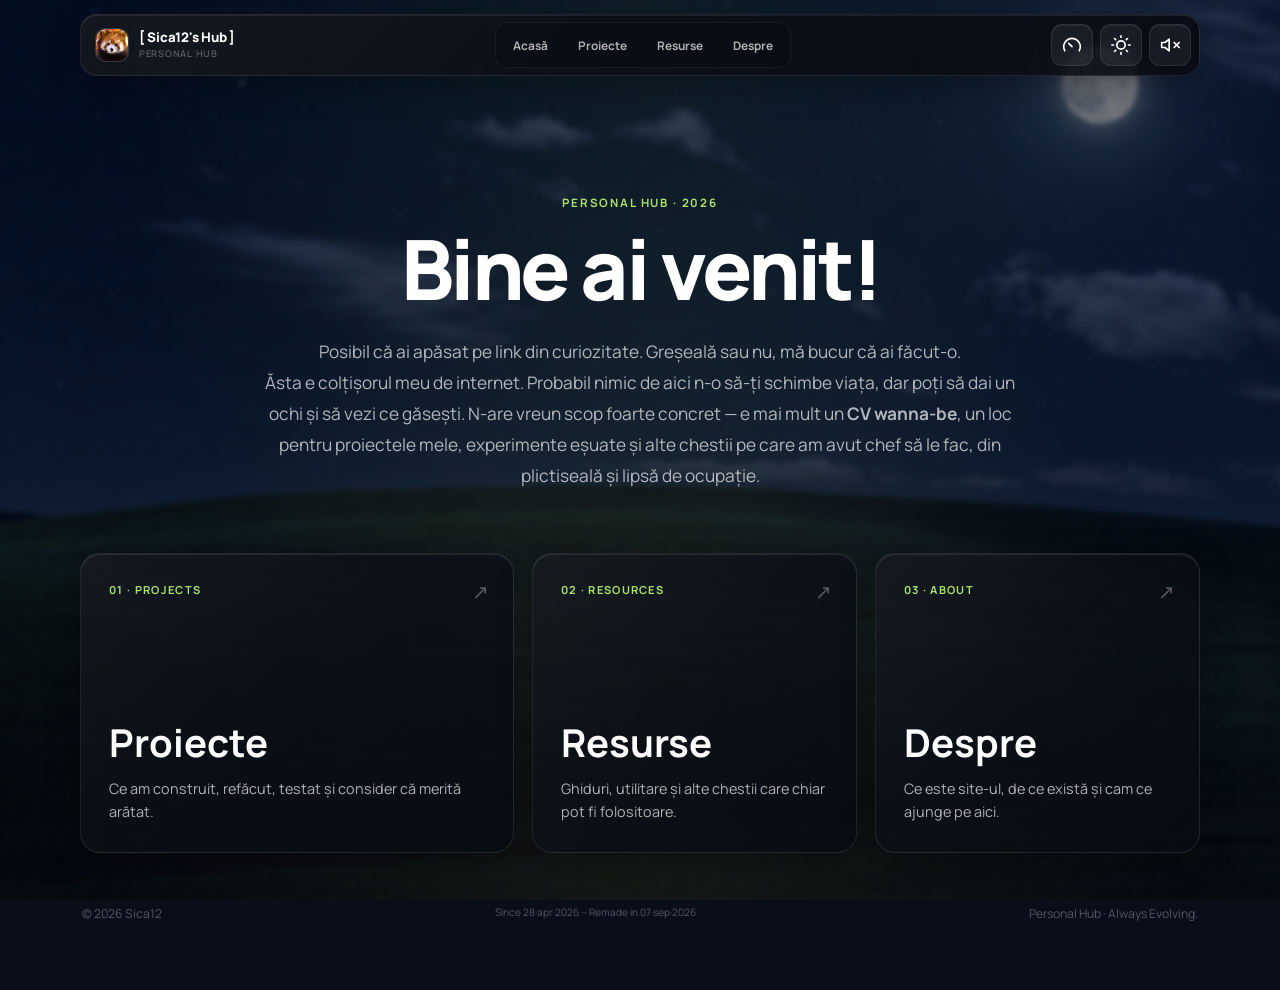
==== index.html @ aeb90bf2 "Add files via upload" ====
<!DOCTYPE html>
<html lang="ro">

<head>
  <meta charset="UTF-8">
  <meta name="viewport" content="width=device-width, initial-scale=1.0">
  <meta name="description" content="Sica12 — proiecte, resurse și experimente personale.">
  <meta name="theme-color" content="#0a0e1a">
  <title>Sica12 ⟡ Personal Hub</title>
  <link rel="icon" href="favicon1.ico">
  <link rel="preconnect" href="https://fonts.googleapis.com">
  <link rel="preconnect" href="https://fonts.gstatic.com" crossorigin>

  <link href="https://fonts.googleapis.com/css2?family=Manrope:wght@300;400;500;600;700;800&display=swap"
    rel="stylesheet">
  <link rel="stylesheet" href="css/guide.css">
  <link rel="stylesheet" href="css/style.css">
  <link rel="stylesheet" href="css/hex.css">
  <link rel="stylesheet" href="css/password-generator.css">
</head>

<body class="initial-load">
  <script>
    // Apply the saved theme before the first paint so a returning visitor
    // never sees the other theme flash. First visit (no saved choice) = dark.
    (function () {
      if (localStorage.getItem('sica-hub-theme') !== 'light') {
        document.body.classList.add('dark-mode');
      }
    })();
  </script>

  <div class="bg" aria-hidden="true"></div>
  <div class="bg-overlay" aria-hidden="true"></div>
  <div class="particles" id="particles" aria-hidden="true"></div>

  <audio id="bgMusic" src="audio/background-music.ogg" loop preload="auto"></audio>

  <header class="topbar" aria-label="Navigare principală">
    <div class="topbar-brand" onclick="showView(homeView)" role="button" tabindex="0" aria-label="Acasă">
      <div class="topbar-mark">
  <img src="assets/topbar.png" alt="Sica12">
</div>
      <div class="topbar-brand-copy">
        <strong>[ Sica12's Hub ]</strong>
        <span>Personal Hub</span>
      </div>
    </div>

    <nav class="topbar-nav" aria-label="Secțiuni">
      <button onclick="showView(homeView)">Acasă</button>
      <button onclick="showView(projectsView)">Proiecte</button>
      <button onclick="showView(resourcesView)">Resurse</button>
      <button onclick="showView(aboutView)">Despre</button>
    </nav>

<div class="utility-dock" aria-label="Setări site">

  <!-- PERFORMANCE -->
  <button class="utility-btn perf-btn"
    id="perfBtn"
    onclick="togglePerformance()"
    title="Performance Mode"
    aria-label="Performance Mode">

    <!-- PERFORMANCE OFF -->
    <svg class="utility-icon"
      id="perfIconOff"
      viewBox="0 0 24 24"
      fill="none"
      stroke="currentColor"
      stroke-width="2"
      stroke-linecap="round"
      stroke-linejoin="round">

      <path d="m12 14-4-4"></path>
      <path d="M3.34 19a10 10 0 1 1 17.32 0"></path>
    </svg>

    <!-- PERFORMANCE ON -->
    <svg class="utility-icon hidden"
      id="perfIconOn"
      viewBox="0 0 24 24"
      fill="none"
      stroke="currentColor"
      stroke-width="2"
      stroke-linecap="round"
      stroke-linejoin="round">

      <path d="m12 14 4-4"></path>
      <path d="M3.34 19a10 10 0 1 1 17.32 0"></path>
    </svg>

  </button>


  <!-- THEME -->
  <button class="utility-btn theme-btn"
    id="themeBtn"
    onclick="toggleTheme()"
    title="Dark Mode"
    aria-label="Toggle Dark Mode">

    <!-- LIGHT MODE -->
    <svg class="utility-icon hidden"
      id="themeIconMoon"
      viewBox="0 0 24 24"
      fill="none"
      stroke="currentColor"
      stroke-width="2"
      stroke-linecap="round"
      stroke-linejoin="round">

      <path d="M21 12.79A9 9 0 1 1 11.21 3
        7 7 0 0 0 21 12.79z"></path>
    </svg>

    <!-- DARK MODE -->
    <svg class="utility-icon"
      id="themeIconSun"
      viewBox="0 0 24 24"
      fill="none"
      stroke="currentColor"
      stroke-width="2"
      stroke-linecap="round"
      stroke-linejoin="round">

      <circle cx="12" cy="12" r="5"></circle>

      <line x1="12" y1="1" x2="12" y2="3"></line>
      <line x1="12" y1="21" x2="12" y2="23"></line>

      <line x1="4.22" y1="4.22" x2="5.64" y2="5.64"></line>
      <line x1="18.36" y1="18.36" x2="19.78" y2="19.78"></line>

      <line x1="1" y1="12" x2="3" y2="12"></line>
      <line x1="21" y1="12" x2="23" y2="12"></line>

      <line x1="4.22" y1="19.78" x2="5.64" y2="18.36"></line>
      <line x1="18.36" y1="5.64" x2="19.78" y2="4.22"></line>

    </svg>

  </button>


  <!-- MUSIC -->
  <button class="utility-btn"
    id="musicBtn"
    onclick="toggleMusic()"
    title="Mute/Unmute"
    aria-label="Toggle Music">

    <!-- MUSIC ON -->
    <svg class="utility-icon"
      id="musicIconOn"
      viewBox="0 0 24 24"
      fill="none"
      stroke="currentColor"
      stroke-width="2"
      stroke-linecap="round"
      stroke-linejoin="round">

      <polygon points="11 5 6 9 2 9 2 15 6 15 11 19 11 5"></polygon>

      <path d="M15.54 8.46a5 5 0 0 1 0 7.07"></path>
      <path d="M19.07 4.93a10 10 0 0 1 0 14.14"></path>

    </svg>

    <!-- MUSIC OFF -->
    <svg class="utility-icon hidden"
      id="musicIconOff"
      viewBox="0 0 24 24"
      fill="none"
      stroke="currentColor"
      stroke-width="2"
      stroke-linecap="round"
      stroke-linejoin="round">

      <polygon points="11 5 6 9 2 9 2 15 6 15 11 19 11 5"></polygon>

      <line x1="23" y1="9" x2="17" y2="15"></line>
      <line x1="17" y1="9" x2="23" y2="15"></line>

    </svg>

  </button>

</div>

  </header>

  <main class="app-shell">
    <section class="view active" id="homeView">
      <div class="home-panel">
        <section class="hero">
          <span class="eyebrow">PERSONAL HUB · 2026</span>
          <h1>Bine ai venit!</h1>
          <p class="hero-copy">
            Posibil că ai apăsat pe link din curiozitate. Greșeală sau nu, mă bucur că ai făcut-o.<br>
            Ăsta e colțișorul meu de internet. Probabil nimic de aici n-o să-ți schimbe viața, dar poți să dai un ochi
            și să vezi ce găsești. N-are vreun scop foarte concret — e mai mult un <strong>CV wanna-be</strong>, un loc
            pentru proiectele
            mele, experimente eșuate și alte chestii pe care am avut chef să le fac, din plictiseală și lipsă de
            ocupație.
          </p>
        </section>

        <section class="home-grid" aria-label="Navigare principală">
          <button class="nav-card featured" onclick="showView(projectsView)">
            <span class="card-kicker">01 · PROJECTS</span>
            <div>
              <h2>Proiecte</h2>
              <p>Ce am construit, refăcut, testat și consider că merită arătat.</p>
            </div>
            <span class="card-arrow">↗</span>
          </button>

          <button class="nav-card" onclick="showView(resourcesView)">
            <span class="card-kicker">02 · RESOURCES</span>
            <div>
              <h2>Resurse</h2>
              <p>Ghiduri, utilitare și alte chestii care chiar pot fi folositoare.</p>
            </div>
            <span class="card-arrow">↗</span>
          </button>

          <button class="nav-card" onclick="showView(aboutView)">
            <span class="card-kicker">03 · ABOUT</span>
            <div>
              <h2>Despre</h2>
              <p>Ce este site-ul, de ce există și cam ce ajunge pe aici.</p>
            </div>
            <span class="card-arrow">↗</span>
          </button>
        </section>

<footer class="home-footer">
  <span>© 2026 Sica12</span>
  <small>Since 28·apr·2026 ··· Remade in 07·sep·2026</small>
  <span>Personal Hub · Always Evolving.</span>
</footer>
      </div>
    </section>

    <section class="view" id="projectsView"></section>

    <section class="view" id="projectDetailView"></section>

    <section class="view" id="resourcesView"></section>

    <section class="view" id="aboutView"></section>
  </main>

  <script src="js/theme.js"></script>
  <script src="js/particles.js"></script>
  <script src="js/performance.js"></script>
  <script src="js/music.js"></script>
  <script src="js/navigation.js"></script>
  <script src="js/projects.js"></script>
  <script src="js/projects-ui.js"></script>
  <script src="js/resources.js"></script>
  <script src="js/guide.js"></script>
  <script src="js/resource-loader.js"></script>
  <script src="js/password-generator.js"></script>
  <script src="js/hex.js"></script>
  <script src="js/about.js"></script>
  <script>
    if ('scrollRestoration' in history) history.scrollRestoration = 'manual';
    window.addEventListener('load', function () {
      window.scrollTo(0, 0);
      setTimeout(function () { document.body.classList.remove('initial-load'); }, 1800);
    });

    document.querySelector('.topbar-brand')?.addEventListener('keydown', function (event) {
      if (event.key === 'Enter' || event.key === ' ') {
        event.preventDefault();
        showView(homeView);
      }
    });
  </script>
</body>

</html>
---- css/guide.css ----
/* =========================================================
   WINDOWS 10 LTSC INSTALL GUIDE
   Sica12 Personal Hub
   ========================================================= */


/* =========================================================
   GUIDE VIEW
   ========================================================= */

.guide-view {
  width: 100%;
  animation: guideEnter .45s cubic-bezier(.22, 1, .36, 1) both;
}

@keyframes guideEnter {
  from {
    opacity: 0;
    transform: translateY(14px);
  }

  to {
    opacity: 1;
    transform: translateY(0);
  }
}


/* =========================================================
   GUIDE HEADER
   ========================================================= */

.guide-view .view-header {
  margin-bottom: 2rem;
}

.guide-view .back-btn {
  margin-bottom: 1.15rem;
}


/* =========================================================
   MAIN GUIDE CONTAINER
   ========================================================= */

.guide-content {
  width: min(100%, 980px);
  margin: 0 auto;
}

.guide-content > .container {
  width: 100%;
  max-width: none;
  margin: 0;
  padding: 0;
}


/* =========================================================
   INTRO / MAIN TITLE
   ========================================================= */

.guide-content > .container > h1:first-child {
  position: relative;

  margin: 0 0 .9rem;
  padding: 1.55rem 1.65rem 1.55rem 1.8rem;

  border: 1px solid rgba(155, 211, 90, .16);
  border-radius: 20px;

  background:
    linear-gradient(
      135deg,
      rgba(155, 211, 90, .075),
      rgba(255, 255, 255, .028)
    );

  box-shadow:
    0 18px 50px rgba(0, 0, 0, .12),
    inset 0 1px 0 rgba(255, 255, 255, .035);

  color: var(--accent);

  font-size: clamp(1.12rem, 2vw, 1.55rem);
  font-weight: 750;
  line-height: 1.45;

  transition:
    border-color .25s ease,
    background .25s ease,
    box-shadow .25s ease;
}


/* Accent rail */

.guide-content > .container > h1:first-child::before {
  content: "";

  position: absolute;
  left: 0;
  top: 1.25rem;
  bottom: 1.25rem;

  width: 3px;

  border-radius: 999px;

  background: var(--accent);

  box-shadow:
    0 0 16px rgba(155, 211, 90, .30);
}


/* Tiny guide label */

.guide-content > .container > h1:first-child::after {
  content: "WINDOWS 10 · IoT LTSC 2021";

  display: block;

  margin-top: .8rem;

  color: var(--text-dim);

  font-size: .62rem;
  font-weight: 800;
  letter-spacing: .16em;
  text-transform: uppercase;

  opacity: .72;
}


/* =========================================================
   WARNING / IMPORTANT CARD
   ========================================================= */

.guide-content > .container > h1:nth-child(2) {
  position: relative;

  margin: 0 0 2rem;
  padding: 1.05rem 1.2rem 1.05rem 3.15rem;

  border: 1px solid rgba(255, 209, 102, .15);
  border-radius: 16px;

  background:
    linear-gradient(
      135deg,
      rgba(255, 209, 102, .055),
      rgba(255, 255, 255, .018)
    );

  color: var(--text-dim);

  font-size: .84rem;
  font-weight: 500;
  line-height: 1.7;

  box-shadow:
    inset 0 1px 0 rgba(255, 255, 255, .025);
}


/* Warning icon */

.guide-content > .container > h1:nth-child(2)::before {
  content: "!";

  position: absolute;
  left: 1rem;
  top: 50%;

  width: 26px;
  height: 26px;

  display: grid;
  place-items: center;

  transform: translateY(-50%);

  border: 1px solid rgba(255, 209, 102, .25);
  border-radius: 50%;

  background: rgba(255, 209, 102, .075);

  color: #e2d85b;

  font-size: .78rem;
  font-weight: 800;
}


/* =========================================================
   STEPS WRAPPER
   ========================================================= */

.guide-content .step {
  position: relative;

  margin: .75rem 0;

  overflow: hidden;

  border: 1px solid rgba(255, 255, 255, .075);
  border-radius: 18px;

  /* Fake glass: the gradient sits on a translucent base, no real glass. */
  background:
    linear-gradient(
      145deg,
      rgba(255, 255, 255, .045),
      rgba(255, 255, 255, .018)
    ),
    rgba(10, 18, 32, .34);

  box-shadow:
    0 12px 35px rgba(0, 0, 0, .075),
    inset 0 1px 0 rgba(255, 255, 255, .025);

  transition:
    border-color .25s ease,
    background .25s ease,
    box-shadow .25s ease,
    transform .25s ease;
}


/* Hover */

.guide-content .step:hover {
  border-color: rgba(155, 211, 90, .18);

  background:
    linear-gradient(
      145deg,
      rgba(155, 211, 90, .045),
      rgba(255, 255, 255, .022)
    ),
    rgba(10, 18, 32, .40);

  box-shadow:
    0 16px 40px rgba(0, 0, 0, .11),
    inset 0 1px 0 rgba(255, 255, 255, .035);

  transform: translateY(-1px);
}


/* Open card */

.guide-content .step.open {
  border-color: rgba(155, 211, 90, .22);

  background:
    linear-gradient(
      145deg,
      rgba(155, 211, 90, .048),
      rgba(255, 255, 255, .018)
    ),
    rgba(10, 18, 32, .46);

  box-shadow:
    0 18px 44px rgba(0, 0, 0, .13),
    inset 0 1px 0 rgba(255, 255, 255, .04);
}


/* =========================================================
   STEP TITLE
   ========================================================= */

.guide-content .step-title {
  position: relative;

  display: flex;
  align-items: center;

  min-height: 72px;

  padding:
    1rem
    4.5rem
    1rem
    4.65rem;

  color: var(--text);

  font-size: .91rem;
  font-weight: 700;
  line-height: 1.5;

  cursor: pointer;
  user-select: none;

  transition:
    color .2s ease,
    background .2s ease;
}


/* Step number */

.guide-content .step-title::before {
  content: counter(guide-step, decimal-leading-zero);

  position: absolute;

  left: 1.35rem;
  top: 50%;

  width: 38px;
  height: 38px;

  display: grid;
  place-items: center;

  transform: translateY(-50%);

  border: 1px solid rgba(155, 211, 90, .14);
  border-radius: 11px;

  background:
    linear-gradient(
      145deg,
      rgba(155, 211, 90, .08),
      rgba(255, 255, 255, .025)
    );

  color: var(--accent);

  font-size: .68rem;
  font-weight: 800;
  letter-spacing: .04em;

  box-shadow:
    inset 0 1px 0 rgba(255, 255, 255, .035);
}


/* Counter */

.guide-content .container {
  counter-reset: guide-step;
}

.guide-content .step {
  counter-increment: guide-step;
}


/* Hover title */

.guide-content .step-title:hover {
  color: var(--accent);

  background:
    linear-gradient(
      90deg,
      rgba(155, 211, 90, .035),
      transparent 70%
    );
}


/* =========================================================
   STEP NUMBER / TITLE MICRO LABEL
   ========================================================= */

.guide-content .step-title {
  letter-spacing: -.01em;
}


/* =========================================================
   STEP TOGGLE
   ========================================================= */

.guide-content .step-title::after {
  content: "+";

  position: absolute;

  right: 1.25rem;
  top: 50%;

  width: 34px;
  height: 34px;

  display: grid;
  place-items: center;

  transform: translateY(-50%);

  border: 1px solid rgba(255, 255, 255, .10);
  border-radius: 50%;

  background: rgba(255, 255, 255, .025);

  color: var(--accent);

  font-size: 1.05rem;
  font-weight: 500;

  transition:
    transform .3s cubic-bezier(.22, 1, .36, 1),
    background .25s ease,
    border-color .25s ease,
    box-shadow .25s ease;
}


/* Open toggle */

.guide-content .step.open .step-title::after {
  content: "−";

  background: rgba(155, 211, 90, .09);

  border-color: rgba(155, 211, 90, .22);

  box-shadow:
    0 0 16px rgba(155, 211, 90, .08);
}


/* =========================================================
   STEP CONTENT
   ========================================================= */

.guide-content .step-content {
  display: none;

  padding:
    0
    1.4rem
    1.45rem
    4.65rem;

  border-top: 1px solid rgba(255, 255, 255, .06);

  color: var(--text-dim);

  font-size: .87rem;
  line-height: 1.75;
}


/* Open */

.guide-content .step.open .step-content {
  display: block;

  animation:
    stepOpen .3s cubic-bezier(.22, 1, .36, 1) both;
}


@keyframes stepOpen {
  from {
    opacity: 0;
    transform: translateY(-8px);
  }

  to {
    opacity: 1;
    transform: translateY(0);
  }
}


/* =========================================================
   CONTENT INNER SPACING
   ========================================================= */

.guide-content .step-content > *:first-child {
  margin-top: 1.15rem;
}

.guide-content .step-content > *:last-child {
  margin-bottom: 0;
}


/* =========================================================
   PARAGRAPHS
   ========================================================= */

.guide-content .step-content p {
  margin: .75rem 0;

  color: var(--text-dim);
}


/* =========================================================
   LISTS
   ========================================================= */

.guide-content ul {
  margin: 0;

  padding:
    1rem
    1.15rem
    1rem
    2.25rem;

  border: 1px solid rgba(255, 255, 255, .055);
  border-radius: 13px;

  background:
    rgba(0, 0, 0, .10);

  box-shadow:
    inset 0 1px 0 rgba(255, 255, 255, .018);
}


.guide-content li {
  padding-left: .2rem;
}


.guide-content li + li {
  margin-top: .65rem;
}


/* Bullet */

.guide-content li::marker {
  color: var(--accent);
  font-size: .8em;
}


/* =========================================================
   LINKS
   ========================================================= */

.guide-content a {
  color: var(--accent);

  text-decoration: none;

  border-bottom: 1px solid transparent;

  transition:
    color .18s ease,
    border-color .18s ease;
}


.guide-content a:hover {
  color: var(--accent-2);

  border-bottom-color: currentColor;
}


/* =========================================================
   CODE
   ========================================================= */

.guide-content code {
  display: inline-block;

  max-width: 100%;

  padding: .2rem .5rem;

  border: 1px solid rgba(155, 211, 90, .13);
  border-radius: 7px;

  background:
    rgba(155, 211, 90, .055);

  color: var(--accent);

  font-family:
    "SFMono-Regular",
    Consolas,
    "Liberation Mono",
    monospace;

  font-size: .82em;

  overflow-wrap: anywhere;

  box-shadow:
    inset 0 1px 0 rgba(255, 255, 255, .025);
}


/* =========================================================
   STRONG
   ========================================================= */

.guide-content strong {
  font-weight: 750;
}


/* =========================================================
   INLINE COLORED CONTENT
   Preserve guide1.html colors
   ========================================================= */

.guide-content li[style*="#27c400"] {
  color: #8fdf62 !important;
}

.guide-content li[style*="#b8b524"] {
  color: #e2d85b !important;
}

.guide-content li[style*="#d62c2c"] {
  color: #ff7777 !important;
}


/* =========================================================
   IMAGES
   ========================================================= */

.guide-content img {
  display: block;

  max-width: 100%;
  height: auto;

  margin: 1rem auto;

  border: 1px solid rgba(255, 255, 255, .08);
  border-radius: 12px;

  box-shadow:
    0 14px 35px rgba(0, 0, 0, .12);
}


/* =========================================================
   HORIZONTAL RULE
   ========================================================= */

.guide-content hr {
  margin: 1.5rem 0;

  border: 0;
  border-top: 1px solid rgba(255, 255, 255, .07);
}


/* =========================================================
   SCROLLBAR
   ========================================================= */

.guide-content ::-webkit-scrollbar {
  width: 7px;
}

.guide-content ::-webkit-scrollbar-track {
  background: transparent;
}

.guide-content ::-webkit-scrollbar-thumb {
  border-radius: 999px;

  background: rgba(255, 255, 255, .12);
}

.guide-content ::-webkit-scrollbar-thumb:hover {
  background: rgba(155, 211, 90, .28);
}


/* =========================================================
   GUIDE LOADING
   ========================================================= */

body.guide-loading .guide-view {
  opacity: .65;
  pointer-events: none;
}


/* =========================================================
   MOBILE
   ========================================================= */

@media (max-width: 720px) {

  .guide-content {
    width: 100%;
  }


  /* Intro */

  .guide-content > .container > h1:first-child {
    padding:
      1.25rem
      1.15rem
      1.25rem
      1.35rem;

    border-radius: 16px;

    font-size: 1.02rem;
  }


  .guide-content > .container > h1:first-child::before {
    top: 1rem;
    bottom: 1rem;
  }


  /* Warning */

  .guide-content > .container > h1:nth-child(2) {
    padding:
      1rem
      1rem
      1rem
      2.9rem;

    border-radius: 14px;

    font-size: .77rem;
  }


  /* Steps */

  .guide-content .step {
    border-radius: 15px;
  }


  .guide-content .step-title {
    min-height: 62px;

    padding:
      .9rem
      3.7rem
      .9rem
      4.05rem;

    font-size: .84rem;
  }


  /* Step number */

  .guide-content .step-title::before {
    left: 1rem;

    width: 32px;
    height: 32px;

    border-radius: 9px;

    font-size: .61rem;
  }


  /* Toggle */

  .guide-content .step-title::after {
    right: .9rem;

    width: 29px;
    height: 29px;
  }


  /* Content */

  .guide-content .step-content {
    padding:
      0
      1rem
      1.1rem
      4.05rem;

    font-size: .81rem;
    line-height: 1.7;
  }


  .guide-content ul {
    padding:
      .85rem
      .85rem
      .85rem
      1.8rem;

    border-radius: 10px;
  }
}


/* =========================================================
   VERY SMALL SCREENS
   ========================================================= */

@media (max-width: 430px) {

  .guide-content .step-title {
    padding-left: 3.65rem;
  }

  .guide-content .step-content {
    padding-left: 1rem;
  }

  .guide-content .step-title::before {
    left: .85rem;
  }
}
---- css/style.css ----
*,
*::before,
*::after {
  box-sizing: border-box;
  margin: 0;
  padding: 0;
}

:root {
  --accent: #9bd35a;
  --accent-2: #ffd166;
  --text: #ffffff;
  --text-dim: rgba(255, 255, 255, 0.74);
  --text-faint: rgba(255, 255, 255, 0.40);

  --glass-bg:
    linear-gradient(135deg,
      rgba(255, 255, 255, 0.15) 0%,
      rgba(255, 255, 255, 0.07) 45%,
      rgba(255, 255, 255, 0.035) 100%),
    rgba(10, 18, 32, 0.38);

  --glass-hover:
    linear-gradient(135deg,
      rgba(255, 255, 255, 0.20) 0%,
      rgba(255, 255, 255, 0.10) 45%,
      rgba(255, 255, 255, 0.055) 100%),
    rgba(10, 18, 32, 0.46);

  /* Fake glass — depth is built from a layered gradient over a translucent
     fill (--glass-bg), a 1px border (--glass-border), a 1px top highlight
     (--glass-hl) and a soft depth shadow (--shadow). No real glass effects. */
  --glass-hl: inset 0 1px 0 rgba(255, 255, 255, 0.10);

  /* Denser glass for chrome that floats over scrolling content (topbar,
     lightbox controls): the fill itself keeps the content behind it muted,
     where real glass used to do that job. */
  --glass-bg-strong:
    linear-gradient(135deg,
      rgba(255, 255, 255, 0.16) 0%,
      rgba(255, 255, 255, 0.075) 45%,
      rgba(255, 255, 255, 0.04) 100%),
    rgba(9, 15, 27, 0.68);

  --glass-border: rgba(255, 255, 255, 0.22);
  --glass-border-hover: rgba(155, 211, 90, 0.48);
  --shadow: 0 8px 32px rgba(0, 0, 0, 0.35), inset 0 1px 0 rgba(255, 255, 255, 0.10);
  --shadow-hover: 0 20px 50px rgba(0, 0, 0, 0.50), 0 0 30px rgba(155, 211, 90, 0.13), inset 0 1px 0 rgba(255, 255, 255, 0.14);
  --max: 1120px;
}

html,
body {
  min-height: 100%;
  scrollbar-width: none;
  -ms-overflow-style: none;
}

html::-webkit-scrollbar,
body::-webkit-scrollbar {
  display: none;
}

html {
  scroll-behavior: smooth;
}

html {
  background: #0a0e1a;
}

body {
  min-height: 100vh;
  overflow-x: hidden;
  font-family: 'Manrope', 'Segoe UI', sans-serif;
  color: var(--text);
  background: transparent;
  transition: color 0.5s ease;
}

button,
a {
  font: inherit;
}

button {
  color: inherit;
}

/* =========================================================
   BACKGROUND
   Normal background:
   ../img/backgrounds/background.webp
   ../img/backgrounds/background_dark.webp
========================================================= */

html {
  background: #0a0e1a;
}

body {
  background: transparent;
}

.bg {
  position: fixed;
  inset: 0;
  z-index: 0;
  background-image: url('../img/backgrounds/background.webp');
  background-position: center;
  background-size: cover;
  background-repeat: no-repeat;
}

.bg::after {
  content: '';
  position: absolute;
  inset: 0;
  background-image: url('../img/backgrounds/background_dark.webp');
  background-position: center;
  background-size: cover;
  background-repeat: no-repeat;
  opacity: 0;
  transition: opacity 0.5s ease;
}

body.dark-mode .bg::after {
  opacity: 1;
}

.bg-overlay {
  position: fixed;
  inset: 0;
  z-index: 1;
  pointer-events: none;
  background:
    radial-gradient(ellipse at 50% 0%, rgba(155, 211, 90, 0.13), transparent 60%),
    radial-gradient(ellipse at 50% 100%, rgba(255, 209, 102, 0.12), transparent 60%),
    linear-gradient(180deg,
      rgba(10, 14, 26, 0.24),
      rgba(10, 14, 26, 0.50));
}

body.dark-mode {
  --accent: #a9e36c;
  --accent-2: #e6c96a;

  --glass-bg:
    linear-gradient(
      135deg,
      rgba(255, 255, 255, 0.055) 0%,
      rgba(255, 255, 255, 0.018) 45%,
      rgba(255, 255, 255, 0.008) 100%
    ),
    rgba(6, 10, 18, 0.76);

  --glass-hover:
    linear-gradient(
      135deg,
      rgba(255, 255, 255, 0.075) 0%,
      rgba(255, 255, 255, 0.025) 45%,
      rgba(255, 255, 255, 0.012) 100%
    ),
    rgba(10, 16, 27, 0.84);

  --glass-hl: inset 0 1px 0 rgba(255, 255, 255, 0.07);

  --glass-bg-strong:
    linear-gradient(
      135deg,
      rgba(255, 255, 255, 0.065) 0%,
      rgba(255, 255, 255, 0.024) 45%,
      rgba(255, 255, 255, 0.012) 100%
    ),
    rgba(5, 8, 15, 0.84);

  --glass-border: rgba(255, 255, 255, 0.09);
  --glass-border-hover: rgba(169, 227, 108, 0.35);

  --text-dim: rgba(255, 255, 255, 0.68);
  --text-faint: rgba(255, 255, 255, 0.30);
}

body.dark-mode .bg-overlay {
  background:
    radial-gradient(ellipse at 50% 0%,
      rgba(169, 227, 108, 0.07),
      transparent 60%),
    radial-gradient(ellipse at 50% 100%,
      rgba(230, 201, 106, 0.07),
      transparent 60%),
    linear-gradient(180deg,
      rgba(5, 8, 14, 0.48),
      rgba(5, 8, 14, 0.72));
}

/* =========================================================
   PARTICLES
========================================================= */

.particles {
  position: fixed;
  inset: 0;
  z-index: 2;
  pointer-events: none;
  overflow: hidden;
}

.particle {
  position: absolute;
  bottom: -10px;
  border-radius: 50%;
  background: radial-gradient(circle, rgba(155, 211, 90, 0.72), transparent 70%);
  animation: floatUp linear infinite;
  opacity: 0;
  will-change: transform, opacity;
}

body.perf-on .particles {
  display: none;
}

@keyframes floatUp {
  0% {
    transform: translateY(0) translateX(0);
    opacity: 0;
  }

  10% {
    opacity: 0.55;
  }

  90% {
    opacity: 0.35;
  }

  100% {
    transform: translateY(-110vh) translateX(30px);
    opacity: 0;
  }
}

/* =========================================================
   TOP TASKBAR
========================================================= */

.topbar {
  position: fixed;
  top: 14px;
  left: 50%;
  transform: translateX(-50%);
  z-index: 50;
  width: min(var(--max), calc(100% - 28px));
  min-height: 58px;
  padding: 7px 8px 7px 14px;
  display: grid;
  grid-template-columns: 1fr auto 1fr;
  align-items: center;
  gap: 18px;
  border: 1px solid var(--glass-border);
  border-radius: 17px;
  background: var(--glass-bg-strong);
  box-shadow: 0 10px 32px rgba(0, 0, 0, 0.28), var(--glass-hl);
  transition: background 0.3s ease, border-color 0.3s ease, box-shadow 0.3s ease;
}

.topbar-brand {
  width: max-content;
  display: flex;
  align-items: center;
  gap: 10px;
  cursor: pointer;
  user-select: none;
}

.topbar-mark {
  width: 34px;
  height: 34px;
  flex: 0 0 34px;

  display: block;
  overflow: hidden;

  border-radius: 10px;
  border: 1px solid var(--glass-border);

  background: rgba(255, 255, 255, 0.06);

  box-shadow:
    0 4px 14px rgba(0, 0, 0, 0.22);

  transition:
    transform 0.28s ease,
    border-color 0.28s ease,
    box-shadow 0.28s ease;
}

.topbar-mark img {
  width: 100%;
  height: 100%;
  display: block;

  object-fit: cover;
  object-position: center;

  border-radius: inherit;

  transition: transform 0.35s ease;
}

.topbar-brand:hover .topbar-mark {
  transform: translateY(-1px) scale(1.04);
  border-color: var(--glass-border-hover);
  box-shadow:
    0 7px 20px rgba(0, 0, 0, 0.30),
    0 0 16px rgba(155, 211, 90, 0.10);
}

.topbar-brand:hover .topbar-mark img {
  transform: scale(1.06);
}

.topbar-brand-copy {
  display: flex;
  flex-direction: column;
  line-height: 1.05;
}

.topbar-brand-copy strong {
  font-size: 0.83rem;
  font-weight: 800;
  letter-spacing: -0.02em;
}

.topbar-brand-copy span {
  margin-top: 4px;
  color: var(--text-faint);
  font-size: 0.58rem;
  font-weight: 600;
  letter-spacing: 0.08em;
  text-transform: uppercase;
}

.topbar-nav {
  display: flex;
  align-items: center;
  gap: 4px;
  padding: 4px;
  border-radius: 12px;
  background: rgba(5, 10, 18, 0.16);
  border: 1px solid rgba(255, 255, 255, 0.06);
}

.topbar-nav button {
  min-height: 36px;
  padding: 0 13px;
  border: 0;
  border-radius: 9px;
  background: transparent;
  color: var(--text-dim);
  font-size: 0.74rem;
  font-weight: 700;
  cursor: pointer;
  transition: color 0.22s ease, background 0.22s ease, transform 0.22s ease;
}

.topbar-nav button:hover {
  color: var(--text);
  background: rgba(255, 255, 255, 0.08);
  transform: translateY(-1px);
}

.utility-dock {
  justify-self: end;
  display: flex;
  gap: 7px;
}

.utility-btn {
  position: relative;
  width: 42px;
  height: 42px;
  display: flex;
  align-items: center;
  justify-content: center;
  border-radius: 11px;
  border: 1px solid var(--glass-border);
  background: rgba(255, 255, 255, 0.055);
  box-shadow: 0 4px 14px rgba(0, 0, 0, 0.20), var(--glass-hl);
  cursor: pointer;
  transition: transform 0.24s ease, background 0.24s ease, border-color 0.24s ease, box-shadow 0.24s ease;
}

.utility-btn:hover {
  background: rgba(255, 255, 255, 0.10);
  border-color: var(--glass-border-hover);
  transform: translateY(-2px);
}

.utility-btn.playing,
.utility-btn.active {
  border-color: rgba(155, 211, 90, 0.52);
  background: rgba(155, 211, 90, 0.10);
  box-shadow: 0 0 18px rgba(155, 211, 90, 0.16);
}

.utility-icon {
  position: absolute;
  top: 50%;
  left: 50%;
  width: 20px;
  height: 20px;
  transform: translate(-50%, -50%) scale(1);
  transition: opacity 0.3s ease, transform 0.3s ease;
}

.hidden {
  opacity: 0 !important;
  transform: translate(-50%, -50%) scale(0.5) rotate(-90deg) !important;
  pointer-events: none !important;
}


/* =========================================================
   STAGGERED ENTRANCE — Projects / galleries
========================================================= */

.stagger-in {
  opacity: 0;
  animation: fadeSlideUp 0.52s cubic-bezier(0.2, 0.8, 0.2, 1) both;
}

.detail-enter {
  opacity: 0;
  animation: fadeSlideUp 0.58s cubic-bezier(0.2, 0.8, 0.2, 1) both;
}

.detail-enter-header {
  animation-delay: 0.04s;
}

.detail-enter-media {
  animation-delay: 0.12s;
}

.detail-enter-info {
  animation-delay: 0.28s;
}

.detail-enter-extra {
  animation-delay: 0.36s;
}

.detail-enter-button {
  animation-delay: 0.46s;
}

/* The media wrapper only coordinates its children; keep it from visually
   double-fading too heavily while the images stagger in. */
.project-detail-media.detail-enter {
  animation-duration: 0.42s;
}

/* =========================================================
   APP / VIEWS
========================================================= */

.app-shell {
  position: relative;
  z-index: 3;
  width: min(var(--max), calc(100% - 40px));
  margin: 0 auto;
}

.view {
  display: none;
  width: 100%;
  min-height: 100vh;
  padding: 108px 0 68px;
}

.view.active {
  display: block;
  animation: fadeSlideUp 0.5s cubic-bezier(0.2, 0.8, 0.2, 1) forwards;
}

.view.closing {
  animation: fadeOut 0.3s ease forwards;
}

@keyframes fadeSlideUp {
  from {
    opacity: 0;
    transform: translateY(30px);
  }

  to {
    opacity: 1;
    transform: translateY(0);
  }
}

@keyframes fadeOut {
  from {
    opacity: 1;
    transform: translateY(0);
  }

  to {
    opacity: 0;
    transform: translateY(-20px);
  }
}

.home-panel {
  min-height: calc(100vh - 176px);
  display: flex;
  flex-direction: column;
}

/* =========================================================
   HERO
========================================================= */

.hero {
  max-width: 900px;
  margin: 0 auto;
  padding: 82px 0 62px;
  text-align: center;
}

.eyebrow {
  display: inline-block;
  margin-bottom: 16px;
  color: var(--accent);
  font-size: 0.72rem;
  font-weight: 700;
  letter-spacing: 0.16em;
}

.hero h1 {
  font-size: clamp(2.5rem, 7vw, 5.2rem);
  line-height: 1.03;
  letter-spacing: -0.045em;
  font-weight: 800;
}

.brand {
  background: linear-gradient(135deg, var(--accent), var(--accent-2));
  -webkit-background-clip: text;
  background-clip: text;
  -webkit-text-fill-color: transparent;
  color: transparent;
}

.hero-copy {
  max-width: 760px;
  margin: 24px auto 0;
  color: var(--text-dim);
  font-size: clamp(0.95rem, 2vw, 1.08rem);
  line-height: 1.8;
}

.hero-actions {
  margin-top: 30px;
  display: flex;
  justify-content: center;
  gap: 12px;
  flex-wrap: wrap;
}

.primary-action,
.secondary-action,
.back-btn,
.text-action {
  border: 0;
  cursor: pointer;
  transition: transform 0.25s ease, border-color 0.25s ease, background 0.25s ease, color 0.25s ease, box-shadow 0.25s ease;
}

.primary-action,
.secondary-action {
  min-height: 46px;
  padding: 0 18px;
  border-radius: 14px;
  font-weight: 600;
}

.primary-action {
  background: linear-gradient(135deg, var(--accent), #61e6ff);
  color: #061018;
  box-shadow: 0 12px 30px rgba(155, 211, 90, 0.18);
}

.primary-action:hover {
  transform: translateY(-3px);
  box-shadow: 0 16px 36px rgba(155, 211, 90, 0.24);
}

.secondary-action {
  color: var(--text);
  background: var(--glass-bg);
  border: 1px solid var(--glass-border);
}

.secondary-action:hover {
  transform: translateY(-3px);
  border-color: var(--glass-border-hover);
  background: var(--glass-hover);
}

/* =========================================================
   SHARED GLASS CARDS
========================================================= */

.nav-card,
.project-card,
.about-card,
.detail-card,
.spotlight-card,
.resource-card,
.detail-stats>div {
  position: relative;
  background: var(--glass-bg);
  border: 1px solid var(--glass-border);
  box-shadow: var(--shadow);
}

.home-grid {
  display: grid;
  grid-template-columns: 1.2fr 0.9fr 0.9fr;
  gap: 18px;
}

.nav-card {
  min-height: 250px;
  padding: 28px;
  border-radius: 20px;
  text-align: left;
  display: flex;
  flex-direction: column;
  justify-content: space-between;
  cursor: pointer;
  overflow: hidden;
  transition: transform 0.35s cubic-bezier(0.2, 0.8, 0.2, 1), box-shadow 0.35s ease, border-color 0.35s ease, background 0.35s ease;
}

.nav-card::before {
  content: '';
  position: absolute;
  top: 0;
  left: 0;
  right: 0;
  height: 3px;
  background: linear-gradient(90deg, var(--accent), var(--accent-2));
  transform: scaleX(0);
  transform-origin: left;
  transition: transform 0.4s ease;
}

.nav-card:hover {
  transform: translateY(-8px) scale(1.015);
  box-shadow: var(--shadow-hover);
  background: var(--glass-hover);
  border-color: var(--glass-border-hover);
}

.nav-card:hover::before {
  transform: scaleX(1);
}

.nav-card.featured {
  min-height: 300px;
}

.card-kicker {
  color: var(--accent);
  font-size: 0.69rem;
  letter-spacing: 0.12em;
  font-weight: 700;
}

.nav-card h2 {
  margin-bottom: 8px;
  font-size: clamp(1.55rem, 3vw, 2.4rem);
}

.nav-card p {
  max-width: 390px;
  color: var(--text-dim);
  line-height: 1.65;
  font-size: 0.9rem;
}

.card-arrow {
  position: absolute;
  top: 24px;
  right: 24px;
  color: var(--text-faint);
  font-size: 1.25rem;
  transition: transform 0.25s ease, color 0.25s ease;
}

.nav-card:hover .card-arrow {
  color: var(--accent);
  transform: translate(3px, -3px);
}

/* =========================================================
   FEATURED PROJECT ON HOME
========================================================= */

.spotlight-card {
  margin-top: 18px;
  padding: 32px;
  border-radius: 20px;
  display: grid;
  grid-template-columns: 1.05fr 0.95fr;
  gap: 34px;
  align-items: center;
  overflow: hidden;
  transition: border-color 0.3s ease, background 0.3s ease, box-shadow 0.3s ease;
}

.spotlight-card:hover {
  border-color: var(--glass-border-hover);
  background: var(--glass-hover);
  box-shadow: var(--shadow-hover);
}

.spotlight-label,
.detail-label,
.about-label,
.resource-type {
  color: var(--accent);
  font-size: 0.68rem;
  font-weight: 700;
  letter-spacing: 0.13em;
}

.spotlight-copy h2 {
  margin: 10px 0 12px;
  font-size: clamp(1.6rem, 3.3vw, 2.8rem);
  line-height: 1.15;
}

.spotlight-copy p {
  max-width: 640px;
  color: var(--text-dim);
  line-height: 1.75;
}

.text-action {
  margin-top: 20px;
  padding: 0;
  background: none;
  color: var(--accent);
  font-weight: 600;
}

.text-action:hover {
  transform: translateX(4px);
}

.spotlight-visual {
  min-height: 260px;
  display: grid;
  place-items: center;
}

.mini-site-preview {
  width: min(100%, 420px);
  aspect-ratio: 16 / 10;
  padding: 16px;
  border-radius: 18px;
  border: 1px solid rgba(255, 255, 255, 0.13);
  background: rgba(5, 10, 18, 0.62);
  transform: rotate(1.4deg);
  box-shadow: 0 20px 60px rgba(0, 0, 0, 0.35);
  transition: transform 0.35s ease, border-color 0.35s ease;
}

.spotlight-card:hover .mini-site-preview {
  transform: rotate(0deg) translateY(-4px);
  border-color: rgba(155, 211, 90, 0.30);
}

.preview-top {
  display: flex;
  gap: 6px;
}

.preview-top i {
  width: 7px;
  height: 7px;
  border-radius: 50%;
  background: rgba(255, 255, 255, 0.18);
}

.preview-title {
  width: 55%;
  height: 12px;
  margin: 40px auto 10px;
  border-radius: 999px;
  background: linear-gradient(90deg, var(--accent), var(--accent-2));
  opacity: 0.9;
}

.preview-sub {
  width: 72%;
  height: 6px;
  margin: 0 auto;
  border-radius: 999px;
  background: rgba(255, 255, 255, 0.14);
}

.preview-cards {
  margin-top: 28px;
  display: grid;
  grid-template-columns: repeat(3, 1fr);
  gap: 10px;
}

.preview-cards span {
  height: 72px;
  border-radius: 10px;
  background: linear-gradient(145deg, rgba(255, 255, 255, 0.09), rgba(255, 255, 255, 0.025));
  border: 1px solid rgba(255, 255, 255, 0.09);
}

.home-footer {
  margin-top: 34px;
  padding: 18px 2px 0;
  display: flex;
  justify-content: space-between;
  color: var(--text-faint);
  font-size: 0.76rem;
}

/* =========================================================
   INTERNAL VIEW HEADERS
========================================================= */

.view-header {
  margin: 40px 0 42px;
  display: grid;
  grid-template-columns: 150px 1fr;
  gap: 34px;
  align-items: start;
}

.compact-header {
  margin-bottom: 30px;
}

.view-header h2 {
  font-size: clamp(2.2rem, 6vw, 4.4rem);
  line-height: 1;
  letter-spacing: -0.04em;
}

.view-header p {
  max-width: 720px;
  margin-top: 14px;
  color: var(--text-dim);
  line-height: 1.75;
}

.back-btn {
  width: max-content;
  padding: 10px 15px;
  border-radius: 12px;
  background: var(--glass-bg);
  border: 1px solid var(--glass-border);
}

.back-btn:hover {
  transform: translateX(-3px);
  border-color: var(--glass-border-hover);
  background: var(--glass-hover);
}

/* =========================================================
   PROJECTS
========================================================= */

.project-grid {
  display: grid;
  grid-template-columns: 1.2fr 0.8fr;
  gap: 18px;
}

.project-card {
  min-height: 290px;
  padding: 28px;
  border-radius: 20px;
  overflow: hidden;
  transition: transform 0.3s ease, border-color 0.3s ease, background 0.3s ease, box-shadow 0.3s ease;
}

.project-card:hover {
  transform: translateY(-5px);
  border-color: var(--glass-border-hover);
  background: var(--glass-hover);
  box-shadow: var(--shadow-hover);
}

.project-main-card {
  grid-row: span 2;
  min-height: 598px;
  display: flex;
  flex-direction: column;
  justify-content: flex-end;
  background:
    linear-gradient(155deg, rgba(155, 211, 90, 0.08), rgba(255, 209, 102, 0.08)),
    var(--glass-bg);
}

.project-meta {
  position: absolute;
  top: 25px;
  left: 28px;
  right: 28px;
  display: flex;
  justify-content: space-between;
  color: var(--text-faint);
  font-size: 0.68rem;
  letter-spacing: 0.10em;
}

.project-main-card .project-meta span:first-child {
  color: var(--accent);
}

.project-card h3 {
  max-width: 680px;
  font-size: clamp(1.5rem, 3vw, 2.8rem);
  line-height: 1.18;
}

.project-card p {
  margin-top: 13px;
  color: var(--text-dim);
  line-height: 1.75;
}

.tag-row {
  margin-top: 20px;
  display: flex;
  flex-wrap: wrap;
  gap: 8px;
}

.tag-row span {
  padding: 6px 10px;
  border-radius: 999px;
  border: 1px solid var(--glass-border);
  color: var(--text-dim);
  font-size: 0.68rem;
}

.muted-card {
  opacity: 0.78;
}

/* =========================================================
   RESOURCES
========================================================= */

.resource-grid {
  display: grid;
  gap: 14px;
}

.resource-card {
  min-height: 150px;
  padding: 24px 26px;
  border-radius: 18px;
  display: grid;
  grid-template-columns: 70px 1fr auto;
  gap: 24px;
  align-items: center;
  text-decoration: none;
  color: inherit;
  cursor: pointer;
  overflow: hidden;
  transition: transform 0.28s ease, border-color 0.28s ease, background 0.28s ease, box-shadow 0.28s ease;
}

/* Accent rail on hover — same line effect as .project-menu-card. */
.resource-card::before {
  content: '';
  position: absolute;
  inset: 0 auto 0 0;
  width: 3px;
  background: linear-gradient(180deg, var(--accent), var(--accent-2));
  transform: scaleY(0);
  transform-origin: bottom;
  transition: transform .3s ease;
}

/* Same hover behaviour as the other clickable cards
   (.project-menu-card / .about-card / .detail-card): lift + glass swap. */
.resource-card:hover {
  transform: translateY(-4px);
  border-color: var(--glass-border-hover);
  background: var(--glass-hover);
  box-shadow: var(--shadow-hover);
}

.resource-card:hover::before {
  transform: scaleY(1);
}

.resource-index {
  color: var(--text-faint);
  font-size: 0.75rem;
}

.resource-card h3 {
  margin: 7px 0 5px;
  font-size: 1.2rem;
}

.resource-card p {
  color: var(--text-dim);
  font-size: 0.82rem;
}

.resource-open {
  color: var(--text-faint);
  font-size: 0.72rem;
  transition: transform 0.25s ease, color 0.25s ease;
}

/* Arrow nudge on hover — same as .project-menu-card-arrow / .card-arrow. */
.resource-card:hover .resource-open {
  color: var(--accent);
  transform: translateX(4px);
}

/* =========================================================
   ABOUT
========================================================= */

.about-layout {
  display: grid;
  grid-template-columns: 1.2fr 0.8fr;
  gap: 18px;
}

.about-card {
  min-height: 220px;
  padding: 28px;
  border-radius: 20px;
  transition: transform 0.3s ease, border-color 0.3s ease, background 0.3s ease, box-shadow 0.3s ease;
}

.about-card:hover {
  transform: translateY(-4px);
  border-color: var(--glass-border-hover);
  background: var(--glass-hover);
  box-shadow: var(--shadow-hover);
}

.about-card.large {
  grid-row: span 2;
  min-height: 458px;
}

.about-card h3 {
  margin-bottom: 18px;
  font-size: clamp(1.7rem, 3vw, 2.5rem);
}

.about-card p {
  margin-bottom: 16px;
  color: var(--text-dim);
  line-height: 1.85;
}

.about-card strong {
  display: block;
  margin: 10px 0 8px;
  font-size: 1.35rem;
}

.contact-card {
  grid-column: 1 / -1;
  min-height: auto;
}

.contact-links {
  display: flex;
  gap: 12px;
  flex-wrap: wrap;
  margin-top: 14px;
}

.contact-links a {
  padding: 10px 14px;
  border-radius: 12px;
  border: 1px solid var(--glass-border);
  color: var(--text);
  text-decoration: none;
  transition: transform 0.25s ease, border-color 0.25s ease, color 0.25s ease, background 0.25s ease;
}

.contact-links a:hover {
  transform: translateY(-2px);
  color: var(--accent);
  border-color: var(--glass-border-hover);
  background: rgba(155, 211, 90, 0.05);
}

/* =========================================================
   PROJECT DETAIL
========================================================= */

.detail-layout {
  display: grid;
  grid-template-columns: 1.15fr 0.85fr;
  gap: 18px;
}

.detail-card {
  padding: 30px;
  border-radius: 20px;
  transition: transform 0.3s ease, border-color 0.3s ease, background 0.3s ease, box-shadow 0.3s ease;
}

.detail-card:hover {
  transform: translateY(-4px);
  border-color: var(--glass-border-hover);
  background: var(--glass-hover);
  box-shadow: var(--shadow-hover);
}

.detail-hero-card {
  grid-row: span 2;
  min-height: 520px;
  display: flex;
  flex-direction: column;
  justify-content: flex-end;
  background:
    linear-gradient(155deg, rgba(155, 211, 90, 0.09), rgba(255, 209, 102, 0.08)),
    var(--glass-bg);
}

.detail-card h3 {
  margin: 10px 0 14px;
  font-size: clamp(1.5rem, 3vw, 2.7rem);
  line-height: 1.17;
}

.detail-card p {
  color: var(--text-dim);
  line-height: 1.85;
}

.detail-stats {
  display: grid;
  grid-template-columns: 1fr 1fr;
  gap: 14px;
}

.detail-stats>div {
  min-height: 150px;
  padding: 20px;
  border-radius: 18px;
  display: flex;
  flex-direction: column;
  justify-content: space-between;
  transition: transform 0.3s ease, border-color 0.3s ease, background 0.3s ease;
}

.detail-stats>div:hover {
  transform: translateY(-3px);
  border-color: var(--glass-border-hover);
  background: var(--glass-hover);
}

.detail-stats strong {
  color: var(--accent);
  font-size: 1.15rem;
}

.detail-stats span {
  color: var(--text-faint);
  font-size: 0.72rem;
}

/* =========================================================
   INITIAL LOAD
========================================================= */

body.initial-load .hero {
  opacity: 0;
  animation: fadeSlideUp 0.8s ease 0.15s forwards;
}

body.initial-load .home-grid {
  opacity: 0;
  animation: fadeSlideUp 0.8s ease 0.45s forwards;
}


/* =========================================================
   PERFORMANCE MODE
========================================================= */

/* Performance Mode keeps the UI look (glass edge, animations, colors) and
   only drops the expensive wide soft shadows; particles are removed by JS. */
body.perf-on .nav-card,
body.perf-on .project-card,
body.perf-on .about-card,
body.perf-on .detail-card,
body.perf-on .resource-card,
body.perf-on .detail-stats>div,
body.perf-on .utility-btn {
  box-shadow: var(--glass-hl);
}

body.perf-on .mini-site-preview {
  transform: none;
}

/* =========================================================
   RESPONSIVE
========================================================= */

@media (max-width: 900px) {

  .home-grid,
  .project-grid,
  .about-layout,
  .detail-layout,
  .spotlight-card {
    grid-template-columns: 1fr;
  }

  .nav-card.featured {
    min-height: 250px;
  }

  .project-main-card {
    grid-row: auto;
    min-height: 420px;
  }

  .about-card.large {
    grid-row: auto;
    min-height: auto;
  }

  .detail-hero-card {
    grid-row: auto;
    min-height: 420px;
  }

  .view-header {
    grid-template-columns: 1fr;
    gap: 20px;
  }

  .spotlight-visual {
    min-height: 220px;
  }
}

@media (max-width: 620px) {
  .app-shell {
    width: min(var(--max), calc(100% - 24px));
  }

  .view {
    padding-top: 88px;
  }

  .topbar {
    top: 8px;
    width: calc(100% - 16px);
    min-height: 54px;
    padding: 6px 7px 6px 10px;
    grid-template-columns: 1fr auto;
    gap: 10px;
    border-radius: 14px;
  }

  .topbar-nav {
    display: none;
  }

  .topbar-brand-copy span {
    display: none;
  }

  .utility-dock {
    gap: 6px;
  }

  .utility-btn {
    width: 38px;
    height: 38px;
    border-radius: 10px;
  }

  .hero {
    padding-top: 64px;
  }

  .hero h1 {
    font-size: clamp(2.5rem, 14vw, 4.2rem);
  }

  .hero-actions {
    flex-direction: column;
  }

  .primary-action,
  .secondary-action {
    width: 100%;
  }

  .home-grid {
    gap: 12px;
  }

  .nav-card {
    min-height: 220px;
    padding: 22px;
  }

  .spotlight-card {
    padding: 22px;
  }

  .resource-card {
    grid-template-columns: 1fr auto;
    padding: 20px;
  }

  .resource-index {
    grid-column: 1 / -1;
  }

  .resource-open {
    grid-column: 2;
    grid-row: 2;
  }

  .detail-stats {
    grid-template-columns: 1fr;
  }

  .home-footer {
    flex-direction: column;
    gap: 7px;
  }
}

@media (prefers-reduced-motion: reduce) {
  html {
    scroll-behavior: auto;
  }

  *,
  *::before,
  *::after {
    animation-duration: 0.01ms !important;
    animation-iteration-count: 1 !important;
    transition-duration: 0.01ms !important;
  }
}

/* =========================================================
   DATA-DRIVEN PROJECTS
========================================================= */

.projects-list {
  display: grid;
  grid-template-columns: repeat(2, minmax(0, 1fr));
  gap: 18px;
}

.project-entry {
  position: relative;
  min-height: 310px;
  padding: 28px;
  display: flex;
  flex-direction: column;
  justify-content: flex-end;
  text-align: left;
  overflow: hidden;
  cursor: pointer;
  border-radius: 20px;
  border: 1px solid var(--glass-border);
  background: var(--glass-bg);
  box-shadow: var(--shadow);
  color: var(--text);
  transition: transform .3s ease, border-color .3s ease, background .3s ease, box-shadow .3s ease;
}

.project-entry:hover {
  transform: translateY(-6px);
  border-color: var(--glass-border-hover);
  background: var(--glass-hover);
  box-shadow: var(--shadow-hover);
}

.project-entry.featured-project {
  min-height: 420px;
  background:
    linear-gradient(155deg, rgba(155, 211, 90, .10), rgba(255, 209, 102, .08)),
    var(--glass-bg);
}

.project-entry-meta {
  position: absolute;
  top: 24px;
  left: 28px;
  right: 28px;
  display: flex;
  justify-content: space-between;
  color: var(--text-faint);
  font-size: .68rem;
  letter-spacing: .1em;
}

.project-entry-meta span:first-child {
  color: var(--accent);
}

.project-entry-copy h3 {
  max-width: 680px;
  font-size: clamp(1.45rem, 3vw, 2.6rem);
  line-height: 1.16;
}

.project-entry-copy p {
  margin-top: 13px;
  max-width: 680px;
  color: var(--text-dim);
  line-height: 1.75;
}

.project-entry-arrow {
  position: absolute;
  right: 26px;
  bottom: 24px;
  color: var(--text-faint);
  font-size: 1.3rem;
  transition: transform .25s ease, color .25s ease;
}

.project-entry:hover .project-entry-arrow {
  color: var(--accent);
  transform: translate(4px, -4px);
}

.project-detail-shell {
  display: grid;
  grid-template-columns: 1.15fr .85fr;
  gap: 18px;
}

.project-detail-main {
  min-height: 460px;
  display: flex;
  flex-direction: column;
  justify-content: flex-end;
  background:
    linear-gradient(155deg, rgba(155, 211, 90, .10), rgba(255, 209, 102, .08)),
    var(--glass-bg);
}

.project-detail-tags {
  margin-bottom: 24px;
}

.project-visit-btn {
  width: max-content;
  display: inline-flex;
  align-items: center;
  gap: 9px;
  margin-top: 4px;
  padding: 12px 16px;
  border-radius: 12px;
  border: 1px solid var(--glass-border-hover);
  background: rgba(155, 211, 90, .10);
  color: var(--text);
  text-decoration: none;
  font-weight: 700;
  transition: transform .25s ease, background .25s ease, border-color .25s ease;
}

.project-visit-btn:hover {
  transform: translateY(-2px);
  background: rgba(155, 211, 90, .16);
  border-color: var(--accent);
}

.project-detail-info {
  display: grid;
  gap: 18px;
}

.project-info-card {
  min-height: 140px;
}

.project-info-card h3 {
  font-size: 1.25rem;
}

.project-gallery-section {
  grid-column: 1 / -1;
  margin-top: 8px;
}

.project-section-heading {
  margin-bottom: 16px;
}

.project-section-heading h3 {
  margin-top: 6px;
  font-size: clamp(1.5rem, 3vw, 2.3rem);
}

.project-gallery {
  display: grid;
  grid-template-columns: repeat(auto-fill, minmax(220px, 1fr));
  gap: 14px;
}

.project-shot {
  padding: 0;
  border: 1px solid var(--glass-border);
  border-radius: 16px;
  overflow: hidden;
  aspect-ratio: 16 / 10;
  cursor: zoom-in;
  background: var(--glass-bg);
  box-shadow: var(--shadow);
  transition: transform .28s ease, border-color .28s ease, box-shadow .28s ease;
}

.project-shot:hover {
  transform: translateY(-4px);
  border-color: var(--glass-border-hover);
  box-shadow: var(--shadow-hover);
}

.project-shot img {
  width: 100%;
  height: 100%;
  object-fit: cover;
  display: block;
  transition: transform .35s ease;
}

.project-shot:hover img {
  transform: scale(1.04);
}

.project-gallery-empty {
  padding: 28px;
  border: 1px dashed var(--glass-border);
  border-radius: 16px;
  color: var(--text-dim);
  background: rgba(255, 255, 255, .035);
}

.project-lightbox {
  position: fixed;
  inset: 0;
  z-index: 200;
  display: none;
  place-items: center;
  padding: 28px;
  background: rgba(0, 0, 0, .84);
}

.project-lightbox.open {
  display: grid;
}

.project-lightbox img {
  max-width: min(1200px, 94vw);
  max-height: 88vh;
  border-radius: 16px;
  box-shadow: 0 25px 80px rgba(0, 0, 0, .55);
}

.project-lightbox-close {
  position: fixed;
  top: 24px;
  right: 24px;
  width: 44px;
  height: 44px;
  border-radius: 12px;
  border: 1px solid rgba(255, 255, 255, .18);
  background: rgba(10, 14, 22, .75);
  color: #fff;
  font-size: 1.5rem;
  cursor: pointer;
}

@media (max-width: 900px) {

  .projects-list,
  .project-detail-shell {
    grid-template-columns: 1fr;
  }

  .project-entry.featured-project,
  .project-detail-main {
    min-height: 360px;
  }
}

@media (max-width: 620px) {
  .project-entry {
    min-height: 260px;
    padding: 22px;
  }

  .project-entry-meta {
    left: 22px;
    right: 22px;
  }

  .project-gallery {
    grid-template-columns: 1fr;
  }
}

/* =========================================================
   PROJECTS — MODPACK-STYLE DATA/UI
========================================================= */

.project-count {
  color: var(--text-faint);
  font-size: .42em;
  font-weight: 500;
  vertical-align: middle;
}

.project-categories {
  display: grid;
  gap: 34px;
}

.project-category-section {
  display: grid;
  gap: 14px;
}

.project-category-header {
  display: flex;
  align-items: end;
  justify-content: space-between;
  gap: 24px;
  padding: 0 4px;
}

.project-category-header h3 {
  font-size: 1.25rem;
  line-height: 1.2;
}

.project-category-header p,
.project-category-header>span {
  margin-top: 5px;
  color: var(--text-faint);
  font-size: .72rem;
}

.project-menu-grid {
  display: grid;
  grid-template-columns: repeat(auto-fill, minmax(285px, 1fr));
  gap: 14px;
}

.project-menu-grid-all {
  margin-top: 4px;
}

.project-menu-card {
  position: relative;
  min-height: 145px;
  padding: 20px 54px 20px 20px;
  display: grid;
  grid-template-columns: 48px 1fr;
  gap: 15px;
  align-items: center;
  text-align: left;
  border-radius: 16px;
  border: 1px solid var(--glass-border);
  background: var(--glass-bg);
  box-shadow: var(--shadow);
  color: var(--text);
  cursor: pointer;
  overflow: hidden;
  transition: transform .28s ease, border-color .28s ease, background .28s ease, box-shadow .28s ease;
}

.project-menu-card::before {
  content: '';
  position: absolute;
  inset: 0 auto 0 0;
  width: 3px;
  background: linear-gradient(180deg, var(--accent), var(--accent-2));
  transform: scaleY(0);
  transform-origin: bottom;
  transition: transform .3s ease;
}

.project-menu-card:hover {
  transform: translateY(-4px);
  border-color: var(--glass-border-hover);
  background: var(--glass-hover);
  box-shadow: var(--shadow-hover);
}

.project-menu-card:hover::before {
  transform: scaleY(1);
}

.project-menu-card-icon-wrap {
  width: 48px;
  height: 48px;
  display: grid;
  place-items: center;
  border-radius: 13px;
  border: 1px solid var(--glass-border);
  background: rgba(255, 255, 255, .05);
}

.project-menu-card-icon {
  width: 32px;
  height: 32px;
  object-fit: contain;
}

.project-menu-card-fallback {
  color: var(--accent);
  font-size: 1.15rem;
}

.project-menu-card-copy {
  min-width: 0;
}

.project-menu-card-meta {
  color: var(--accent);
  font-size: .64rem;
  font-weight: 700;
  letter-spacing: .12em;
}

.project-menu-card h3 {
  margin-top: 5px;
  font-size: 1.08rem;
  line-height: 1.25;
}

.project-menu-card p {
  margin-top: 7px;
  color: var(--text-dim);
  font-size: .78rem;
  line-height: 1.55;
}

.project-menu-card-arrow {
  position: absolute;
  right: 20px;
  top: 50%;
  transform: translateY(-50%);
  color: var(--text-faint);
  font-size: 1.15rem;
  transition: transform .25s ease, color .25s ease;
}

.project-menu-card:hover .project-menu-card-arrow {
  color: var(--accent);
  transform: translate(4px, -50%);
}

.project-detail-content {
  width: 100%;
  display: grid;
  gap: 18px;
}

.project-detail-media {
  display: grid;
  grid-template-columns: repeat(auto-fill, minmax(230px, 1fr));
  gap: 14px;
}

.project-detail-image,
.project-detail-video {
  position: relative;
  aspect-ratio: 16 / 10;
  padding: 0;
  overflow: hidden;
  border-radius: 16px;
  border: 1px solid var(--glass-border);
  background: var(--glass-bg);
  box-shadow: var(--shadow);
  cursor: zoom-in;
  transition: transform .28s ease, border-color .28s ease, box-shadow .28s ease;
}

.project-detail-image:hover,
.project-detail-video:hover {
  transform: translateY(-4px);
  border-color: var(--glass-border-hover);
  box-shadow: var(--shadow-hover);
}

.project-detail-image img,
.project-detail-video img {
  width: 100%;
  height: 100%;
  display: block;
  object-fit: cover;
  transition: transform .35s ease;
}

.project-detail-image:hover img,
.project-detail-video:hover img {
  transform: scale(1.045);
}

.project-video-play {
  position: absolute;
  inset: 50% auto auto 50%;
  transform: translate(-50%, -50%);
  width: 52px;
  height: 52px;
  display: grid;
  place-items: center;
  border-radius: 50%;
  background: rgba(5, 10, 18, .72);
  border: 1px solid rgba(255, 255, 255, .18);
  box-shadow: 0 6px 20px rgba(0, 0, 0, .35), var(--glass-hl);
  color: white;
  font-size: 1rem;
}

.project-detail-media-empty {
  grid-column: 1 / -1;
  padding: 28px;
  border-radius: 16px;
  border: 1px dashed var(--glass-border);
  background: rgba(255, 255, 255, .035);
  color: var(--text-dim);
  text-align: center;
}

.project-detail-description {
  padding: 30px;
}

.project-detail-description>p {
  margin-top: 15px;
  color: var(--text-dim);
  line-height: 1.85;
}

.project-detail-tags {
  margin-top: 22px;
}

.project-detail-extra-grid {
  display: grid;
  grid-template-columns: repeat(auto-fit, minmax(230px, 1fr));
  gap: 14px;
}

.project-detail-extra-card {
  min-height: 150px;
}

.project-detail-extra-card h3 {
  font-size: 1.15rem;
}

.project-open-button {
  min-height: 58px;
  padding: 0 20px;
  display: flex;
  align-items: center;
  justify-content: space-between;
  gap: 20px;
  border-radius: 16px;
  border: 1px solid var(--glass-border-hover);
  background: linear-gradient(135deg, rgba(155, 211, 90, .13), rgba(255, 209, 102, .10)), var(--glass-bg);
  color: var(--text);
  text-decoration: none;
  font-weight: 700;
  box-shadow: var(--shadow);
  transition: transform .25s ease, border-color .25s ease, box-shadow .25s ease, background .25s ease;
}

.project-open-button:hover {
  transform: translateY(-3px);
  border-color: var(--accent);
  box-shadow: var(--shadow-hover);
  background: linear-gradient(135deg, rgba(155, 211, 90, .20), rgba(255, 209, 102, .14)), var(--glass-hover);
}

.project-lightbox,
.project-video-lightbox {
  position: fixed;
  inset: 0;
  z-index: 500;
  display: flex;
  align-items: center;
  justify-content: center;
  padding: 32px;
  /* A touch denser than before: the fill itself does the muting that the
     removed glass effect used to provide. */
  background: rgba(2, 5, 10, .92);
  opacity: 0;
  visibility: hidden;
  pointer-events: none;
  transition: opacity .22s ease, visibility .22s ease;
}

.project-lightbox.open,
.project-video-lightbox.open {
  opacity: 1;
  visibility: visible;
  pointer-events: auto;
}

.project-lightbox>img {
  max-width: min(1200px, 94vw);
  max-height: 88vh;
  object-fit: contain;
  border-radius: 14px;
  box-shadow: 0 25px 80px rgba(0, 0, 0, .55);
}

.project-lightbox-close {
  position: fixed;
  top: 20px;
  right: 20px;
  z-index: 2;
  width: 44px;
  height: 44px;
  border-radius: 12px;
  border: 1px solid rgba(255, 255, 255, .16);
  background: rgba(8, 13, 23, .74);
  box-shadow: 0 6px 18px rgba(0, 0, 0, .35), var(--glass-hl);
  color: white;
  font-size: 1.7rem;
  cursor: pointer;
}

.project-video-frame-wrap {
  width: min(1100px, 94vw);
  aspect-ratio: 16 / 9;
  overflow: hidden;
  border-radius: 16px;
  border: 1px solid rgba(255, 255, 255, .14);
  box-shadow: 0 25px 80px rgba(0, 0, 0, .55);
}

.project-video-frame-wrap iframe {
  width: 100%;
  height: 100%;
  border: 0;
  display: block;
}

body.perf-on .project-menu-card,
body.perf-on .project-detail-image,
body.perf-on .project-detail-video,
body.perf-on .project-open-button {
  box-shadow: var(--glass-hl);
}

@media (max-width: 620px) {
  .project-category-header {
    align-items: start;
    flex-direction: column;
    gap: 5px;
  }

  .project-menu-grid,
  .project-detail-media,
  .project-detail-extra-grid {
    grid-template-columns: 1fr;
  }

  .project-menu-card {
    min-height: 135px;
    grid-template-columns: 42px 1fr;
    padding: 18px 48px 18px 18px;
  }

  .project-menu-card-icon-wrap {
    width: 42px;
    height: 42px;
  }

  .project-lightbox,
  .project-video-lightbox {
    padding: 14px;
  }
}


/* =========================================================
   PROJECT LIGHTBOX — XP HUB CONTROLS + PAN / TOUCH
========================================================= */

.project-lightbox {
  overflow: hidden;
  overscroll-behavior: none;
  padding: 0;
}

.project-lightbox-stage {
  position: absolute;
  inset: 0;
  z-index: 1;
  display: flex;
  align-items: center;
  justify-content: center;
  overflow: hidden;
  cursor: default;
  touch-action: none;
  user-select: none;
  -webkit-user-select: none;
  overscroll-behavior: none;
}

.project-lightbox-stage.can-pan {
  cursor: grab;
}

.project-lightbox-stage.can-pan:active {
  cursor: grabbing;
}

.project-lightbox-stage>img,
.project-lightbox>img {
  max-width: calc(100vw - 24px);
  max-height: calc(100vh - 24px);
  width: auto;
  height: auto;
  object-fit: contain;
  border-radius: 12px;
  box-shadow: 0 25px 80px rgba(0, 0, 0, .55);
  transform-origin: center center;
  cursor: inherit;
  user-select: none;
  -webkit-user-drag: none;
  will-change: transform, opacity;
  backface-visibility: hidden;
}

.project-lightbox-stage>img.is-zoomed {
  cursor: grab;
}

.project-lightbox-stage>img.is-dragging {
  cursor: grabbing;
}

.project-lightbox-control {
  width: 42px;
  height: 42px;
  display: grid;
  place-items: center;
  flex: 0 0 auto;
  padding: 0;
  border-radius: 11px;
  border: 1px solid var(--glass-border);
  background: var(--glass-bg);
  color: var(--text);
  box-shadow: 0 4px 14px rgba(0, 0, 0, .20), var(--glass-hl);
  font: inherit;
  font-size: 1.15rem;
  font-weight: 700;
  line-height: 1;
  cursor: pointer;
  transition: transform .24s ease, background .24s ease, border-color .24s ease, box-shadow .24s ease, opacity .2s ease;
}

.project-lightbox-control:hover {
  background: var(--glass-hover);
  border-color: var(--glass-border-hover);
  transform: translateY(-2px);
  box-shadow: 0 0 18px rgba(155, 211, 90, .16), var(--glass-hl);
}

.project-lightbox-close {
  position: fixed;
  top: 20px;
  right: 20px;
  z-index: 3;
  font-size: 1.45rem;
}

.project-lightbox-nav {
  position: fixed;
  top: 50%;
  z-index: 3;
  transform: translateY(-50%);
}

.project-lightbox-nav:hover {
  transform: translateY(calc(-50% - 2px));
}

.project-lightbox-prev {
  left: 20px;
}

.project-lightbox-next {
  right: 20px;
}

.project-lightbox-controls {
  position: fixed;
  left: 50%;
  bottom: 20px;
  z-index: 3;
  transform: translateX(-50%);
  display: flex;
  align-items: center;
  gap: 7px;
  padding: 7px;
  border: 1px solid var(--glass-border);
  border-radius: 14px;
  background: var(--glass-bg-strong);
  box-shadow: 0 10px 32px rgba(0, 0, 0, .28), var(--glass-hl);
}

.project-lightbox-zoom {
  min-width: 62px;
  text-align: center;
  color: var(--text-dim);
  font-size: .72rem;
  font-weight: 800;
  letter-spacing: .04em;
}

.project-lightbox-control.hidden-control {
  opacity: 0;
  visibility: hidden;
  pointer-events: none;
}

/* Small polished transition between gallery images. */
.project-lightbox-stage>img.lightbox-slide-out-left {
  animation: projectLightboxOutLeft .14s ease both;
}

.project-lightbox-stage>img.lightbox-slide-out-right {
  animation: projectLightboxOutRight .14s ease both;
}

.project-lightbox-stage>img.lightbox-slide-in-right {
  animation: projectLightboxInRight .24s cubic-bezier(.2, .8, .2, 1) both;
}

.project-lightbox-stage>img.lightbox-slide-in-left {
  animation: projectLightboxInLeft .24s cubic-bezier(.2, .8, .2, 1) both;
}

@keyframes projectLightboxOutLeft {
  from {
    opacity: 1;
    translate: 0 0;
  }

  to {
    opacity: 0;
    translate: -28px 0;
  }
}

@keyframes projectLightboxOutRight {
  from {
    opacity: 1;
    translate: 0 0;
  }

  to {
    opacity: 0;
    translate: 28px 0;
  }
}

@keyframes projectLightboxInRight {
  from {
    opacity: 0;
    translate: 34px 0;
  }

  to {
    opacity: 1;
    translate: 0 0;
  }
}

@keyframes projectLightboxInLeft {
  from {
    opacity: 0;
    translate: -34px 0;
  }

  to {
    opacity: 1;
    translate: 0 0;
  }
}

body.perf-on .project-lightbox-control,
body.perf-on .project-lightbox-controls {
  box-shadow: var(--glass-hl);
}

@media (max-width: 620px) {
  .project-lightbox-control {
    width: 38px;
    height: 38px;
    border-radius: 10px;
  }

  .project-lightbox-close {
    top: 12px;
    right: 12px;
  }

  .project-lightbox-prev {
    left: 12px;
  }

  .project-lightbox-next {
    right: 12px;
  }

  .project-lightbox-controls {
    bottom: 12px;
    gap: 5px;
    padding: 6px;
  }

  .project-lightbox-zoom {
    min-width: 52px;
  }

  .project-lightbox-stage>img,
  .project-lightbox>img {
    max-width: calc(100vw - 12px);
    max-height: calc(100vh - 12px);
  }
}

@media (prefers-reduced-motion: reduce) {

  .project-lightbox-stage>img.lightbox-slide-out-left,
  .project-lightbox-stage>img.lightbox-slide-out-right,
  .project-lightbox-stage>img.lightbox-slide-in-right,
  .project-lightbox-stage>img.lightbox-slide-in-left {
    animation: none !important;
  }
}
---- css/hex.css ----
/* ============================================================
   HEX COLOR PICKER
   Personal Hub native module
   ============================================================ */

.hex-picker {
  --picker-color: #ff9f1c;

  width: 100%;
  min-width: 0;

  color: var(--text);
}

.hex-picker *,
.hex-picker *::before,
.hex-picker *::after {
  box-sizing: border-box;
}


/* ============================================================
   HEADER
   ============================================================ */

.hex-picker-head {
  margin-bottom: 2rem;
}

.hex-picker-kicker {
  display: block;

  margin-bottom: 0.5rem;

  color: var(--accent);

  font-size: 0.7rem;
  font-weight: 600;
  letter-spacing: 2px;
}

.hex-picker-head h2 {
  margin: 0 0 0.6rem;

  font-family: "Audiowide", monospace;
  font-size: clamp(1.6rem, 4vw, 2.4rem);
  line-height: 1.15;
}

.hex-picker-head p {
  margin: 0;

  color: var(--text-dim);

  line-height: 1.7;
}


/* ============================================================
   MAIN GRID
   ============================================================ */

.hex-picker-grid {
  display: grid;
  grid-template-columns:
    minmax(240px, 0.9fr)
    minmax(0, 1.1fr);

  gap: 1.2rem;

  width: 100%;
  min-width: 0;
}


/* ============================================================
   SHARED PANEL
   ============================================================ */

.hex-picker-panel,
.hex-main-value,
.hex-value-row,
.hex-history-block {
  border: 1px solid var(--glass-border);

  background: var(--glass-bg);

  box-shadow: var(--shadow);

  border-radius: 16px;
}


/* ============================================================
   CUSTOM PICKER
   ============================================================ */

.hex-picker-panel {
  display: flex;
  flex-direction: column;

  gap: 1rem;

  min-width: 0;

  padding: 1rem;
}


/* ============================================================
   SATURATION / BRIGHTNESS
   ============================================================ */

.hex-saturation {
  position: relative;

  width: 100%;

  aspect-ratio: 1.15 / 1;

  min-height: 280px;

  overflow: hidden;

  border: 1px solid var(--glass-border);
  border-radius: 12px;

  background: hsl(35, 100%, 50%);

  cursor: crosshair;

  touch-action: none;

  transition:
    border-color 0.18s ease,
    box-shadow 0.18s ease;
}

.hex-saturation:hover {
  border-color: var(--glass-border-hover);
}

.hex-saturation:focus-visible,
.hex-hue:focus-visible {
  outline: 2px solid var(--accent);
  outline-offset: 3px;
}

.hex-saturation-white,
.hex-saturation-black {
  position: absolute;

  inset: 0;

  pointer-events: none;
}

.hex-saturation-white {
  background:
    linear-gradient(
      to right,
      #ffffff,
      rgba(255, 255, 255, 0)
    );
}

.hex-saturation-black {
  background:
    linear-gradient(
      to top,
      #000000,
      rgba(0, 0, 0, 0)
    );
}

.hex-picker-pointer {
  position: absolute;

  left: 0;
  top: 0;

  width: 16px;
  height: 16px;

  border: 2px solid #ffffff;
  border-radius: 50%;

  box-shadow:
    0 0 0 1px rgba(0, 0, 0, 0.85),
    0 2px 8px rgba(0, 0, 0, 0.45);

  transform: translate(-50%, -50%);

  pointer-events: none;
}


/* ============================================================
   HUE
   ============================================================ */

.hex-hue-wrap {
  width: 100%;
  min-width: 0;
}

.hex-hue {
  position: relative;

  width: 100%;
  height: 20px;

  border: 1px solid var(--glass-border);
  border-radius: 999px;

  background:
    linear-gradient(
      to right,
      hsl(0, 100%, 50%),
      hsl(60, 100%, 50%),
      hsl(120, 100%, 50%),
      hsl(180, 100%, 50%),
      hsl(240, 100%, 50%),
      hsl(300, 100%, 50%),
      hsl(360, 100%, 50%)
    );

  cursor: pointer;

  touch-action: none;

  transition:
    border-color 0.18s ease;
}

.hex-hue:hover {
  border-color: var(--glass-border-hover);
}

.hex-hue-pointer {
  position: absolute;

  top: 50%;
  left: 0;

  width: 10px;
  height: 28px;

  border: 2px solid #ffffff;
  border-radius: 5px;

  box-shadow:
    0 0 0 1px rgba(0, 0, 0, 0.85),
    0 2px 6px rgba(0, 0, 0, 0.35);

  transform: translate(-50%, -50%);

  pointer-events: none;
}


/* ============================================================
   SELECTED COLOR
   ============================================================ */

.hex-selected-preview {
  display: flex;
  align-items: center;
  justify-content: space-between;

  gap: 1rem;

  min-width: 0;

  padding: 0.1rem 0.15rem 0;

  color: var(--text-faint);

  font-size: 0.65rem;
  font-weight: 600;
  letter-spacing: 1.5px;
}

.hex-selected-dot {
  width: 36px;
  height: 36px;

  flex: 0 0 auto;

  border: 1px solid var(--glass-border);
  border-radius: 10px;

  background: var(--picker-color);

  box-shadow:
    0 5px 16px rgba(0, 0, 0, 0.22);

  transition:
    transform 0.18s ease,
    box-shadow 0.18s ease;
}

.hex-selected-dot:hover {
  transform: translateY(-2px);

  box-shadow:
    0 8px 20px rgba(0, 0, 0, 0.30);
}


/* ============================================================
   VALUES
   ============================================================ */

.hex-values {
  display: flex;
  flex-direction: column;

  gap: 0.8rem;

  min-width: 0;
}

.hex-main-value,
.hex-value-row {
  min-width: 0;

  padding: 1.1rem;

  transition:
    border-color 0.18s ease,
    background 0.18s ease,
    transform 0.18s ease,
    box-shadow 0.18s ease;
}

.hex-main-value:hover,
.hex-value-row:hover,
.hex-history-block:hover {
  border-color: var(--glass-border-hover);

  background: var(--glass-hover);

  box-shadow: var(--shadow-hover);
}

.hex-label {
  display: block;

  margin-bottom: 0.55rem;

  color: var(--text-faint);

  font-size: 0.65rem;
  font-weight: 600;
  letter-spacing: 2px;
}

.hex-input-row {
  display: grid;
  grid-template-columns:
    minmax(0, 1fr)
    auto;

  gap: 0.6rem;

  min-width: 0;
}

#hex-input {
  width: 100%;
  min-width: 0;

  padding: 0.8rem 0.9rem;

  border: 1px solid var(--glass-border);
  border-radius: 10px;

  outline: none;

  background:
    linear-gradient(
      135deg,
      rgba(255, 255, 255, 0.055),
      rgba(255, 255, 255, 0.018)
    ),
    rgba(0, 0, 0, 0.16);

  color: var(--picker-color);

  font-family: "IBM Plex Mono", monospace;
  font-size: 1.2rem;
  font-weight: 600;

  text-transform: uppercase;

  transition:
    border-color 0.18s ease,
    background 0.18s ease,
    box-shadow 0.18s ease;
}

#hex-input:hover {
  border-color: var(--glass-border-hover);
}

#hex-input:focus {
  border-color: var(--picker-color);

  box-shadow:
    0 0 0 3px color-mix(
      in srgb,
      var(--picker-color) 14%,
      transparent
    );
}

.hex-value-row {
  display: grid;
  grid-template-columns:
    minmax(0, 1fr)
    auto;

  align-items: center;

  gap: 1rem;
}

.hex-value-row > div {
  min-width: 0;
}

.hex-value-row code {
  display: block;

  max-width: 100%;

  color: var(--text);

  font-family: "IBM Plex Mono", monospace;
  font-size: 0.9rem;

  overflow-wrap: anywhere;
}


/* ============================================================
   BUTTONS
   ============================================================ */

.hex-copy,
.hex-random {
  border: 1px solid var(--glass-border);
  border-radius: 10px;

  background:
    linear-gradient(
      135deg,
      rgba(255, 255, 255, 0.07),
      rgba(255, 255, 255, 0.025)
    );

  color: var(--text-dim);

  font-family: "IBM Plex Mono", monospace;
  font-size: 0.7rem;
  font-weight: 600;
  letter-spacing: 1px;

  cursor: pointer;

  transition:
    border-color 0.18s ease,
    color 0.18s ease,
    background 0.18s ease,
    transform 0.18s ease,
    box-shadow 0.18s ease;
}

.hex-copy {
  padding: 0.65rem 0.8rem;
}

.hex-copy:hover {
  border-color: var(--picker-color);

  background:
    linear-gradient(
      135deg,
      rgba(255, 255, 255, 0.10),
      rgba(255, 255, 255, 0.035)
    );

  color: var(--picker-color);

  transform: translateY(-1px);
}

.hex-copy:active,
.hex-random:active {
  transform: translateY(0);
}

.hex-random {
  width: 100%;

  padding: 0.9rem 1rem;
}

.hex-random:hover {
  border-color: var(--picker-color);

  background: var(--picker-color);

  color: #080808;

  box-shadow:
    0 10px 28px rgba(0, 0, 0, 0.24);
}


/* ============================================================
   HISTORY
   ============================================================ */

.hex-history-block {
  width: 100%;
  min-width: 0;

  margin-top: 1.2rem;

  padding: 1rem;

  transition:
    border-color 0.18s ease,
    background 0.18s ease,
    box-shadow 0.18s ease;
}

.hex-history-head {
  display: flex;
  justify-content: space-between;

  gap: 1rem;

  margin-bottom: 0.8rem;

  color: var(--text-faint);

  font-size: 0.65rem;
  font-weight: 600;
  letter-spacing: 1px;
}

.hex-history-count {
  opacity: 0.65;
}

.hex-history {
  display: grid;

  grid-template-columns:
    repeat(8, minmax(0, 1fr));

  gap: 0.5rem;

  min-width: 0;
}

.hex-swatch {
  position: relative;

  width: 100%;

  aspect-ratio: 1;

  border: 1px solid var(--glass-border);
  border-radius: 9px;

  background: var(--swatch);

  cursor: pointer;

  transition:
    transform 0.18s ease,
    border-color 0.18s ease,
    box-shadow 0.18s ease;
}

.hex-swatch:hover {
  transform: translateY(-3px);

  border-color: var(--text);

  box-shadow:
    0 8px 18px rgba(0, 0, 0, 0.28);
}

.hex-swatch::after {
  content: attr(data-color);

  position: absolute;

  left: 50%;
  bottom: calc(100% + 8px);

  z-index: 10;

  transform:
    translateX(-50%)
    translateY(4px);

  padding: 0.4rem 0.55rem;

  border: 1px solid var(--glass-border);
  border-radius: 8px;

  background:
    linear-gradient(
      135deg,
      rgba(255, 255, 255, 0.08),
      rgba(255, 255, 255, 0.025)
    ),
    rgba(8, 12, 20, 0.94);

  color: var(--text);

  font-family: "IBM Plex Mono", monospace;
  font-size: 0.6rem;

  white-space: nowrap;

  opacity: 0;

  pointer-events: none;

  transition:
    opacity 0.15s ease,
    transform 0.15s ease;
}

.hex-swatch:hover::after {
  opacity: 1;

  transform:
    translateX(-50%)
    translateY(0);
}


/* ============================================================
   TOAST
   ============================================================ */

.hex-toast {
  position: fixed;

  right: 1.2rem;
  bottom: 1.2rem;

  z-index: 9999;

  max-width: calc(100vw - 2rem);

  padding: 0.65rem 0.9rem;

  border: 1px solid var(--picker-color);
  border-radius: 10px;

  background:
    linear-gradient(
      135deg,
      rgba(255, 255, 255, 0.08),
      rgba(255, 255, 255, 0.025)
    ),
    rgba(8, 12, 20, 0.94);

  color: var(--picker-color);

  font-family: "IBM Plex Mono", monospace;
  font-size: 0.7rem;
  font-weight: 600;
  letter-spacing: 1px;

  text-align: center;

  opacity: 0;

  transform: translateY(10px);

  pointer-events: none;

  box-shadow:
    0 12px 32px rgba(0, 0, 0, 0.32);

  transition:
    opacity 0.2s ease,
    transform 0.2s ease;
}

.hex-toast.show {
  opacity: 1;

  transform: translateY(0);
}


/* ============================================================
   MOBILE / TABLET
   ============================================================ */

@media (max-width: 700px) {

  .hex-picker {
    overflow: hidden;
  }

  .hex-picker-head {
    margin-bottom: 1.25rem;
  }

  .hex-picker-head h2 {
    font-size: 1.45rem;
    line-height: 1.25;
  }

  .hex-picker-head p {
    font-size: 0.82rem;
    line-height: 1.6;
  }

  .hex-picker-kicker {
    font-size: 0.62rem;
  }

  .hex-picker-grid {
    display: flex;
    flex-direction: column;

    gap: 0.8rem;
  }

  .hex-picker-panel {
    padding: 0.75rem;
  }

  .hex-saturation {
    min-height: 220px;

    aspect-ratio: 1 / 0.82;
  }

  .hex-picker-pointer {
    width: 20px;
    height: 20px;
  }

  .hex-hue {
    height: 24px;
  }

  .hex-hue-pointer {
    width: 12px;
    height: 32px;
  }

  .hex-values {
    gap: 0.65rem;
  }

  .hex-main-value,
  .hex-value-row {
    padding: 0.85rem;
  }

  .hex-input-row {
    gap: 0.45rem;
  }

  #hex-input {
    padding: 0.7rem;

    font-size: 1rem;
  }

  .hex-value-row {
    gap: 0.5rem;
  }

  .hex-value-row code {
    font-size: 0.76rem;
    line-height: 1.5;
  }

  .hex-copy {
    padding: 0.6rem 0.65rem;

    font-size: 0.62rem;
  }

  .hex-random {
    width: 100%;

    padding: 0.8rem;

    font-size: 0.68rem;
  }

  .hex-history-block {
    margin-top: 0.8rem;

    padding: 0.75rem;
  }

  .hex-history-head {
    gap: 0.5rem;

    font-size: 0.56rem;
    letter-spacing: 0.7px;
  }

  .hex-history {
    grid-template-columns:
      repeat(4, minmax(0, 1fr));

    gap: 0.4rem;
  }

  .hex-swatch::after {
    display: none;
  }

  .hex-toast {
    left: 50%;
    right: auto;

    bottom: 1rem;

    width: max-content;

    transform:
      translate(-50%, 10px);

    font-size: 0.62rem;
  }

  .hex-toast.show {
    transform:
      translate(-50%, 0);
  }
}


/* ============================================================
   VERY SMALL PHONES
   ============================================================ */

@media (max-width: 380px) {

  .hex-picker-head h2 {
    font-size: 1.25rem;
  }

  .hex-saturation {
    min-height: 185px;
  }

  .hex-input-row,
  .hex-value-row {
    grid-template-columns: 1fr;
  }

  #hex-input {
    text-align: center;
  }

  .hex-copy {
    width: 100%;
  }

  .hex-history {
    grid-template-columns:
      repeat(4, minmax(0, 1fr));
  }
}
---- css/password-generator.css ----
.password-generator {
  width: 100%;
  min-width: 0;
  color: var(--text);
}

.password-generator *,
.password-generator *::before,
.password-generator *::after {
  box-sizing: border-box;
}


/* =========================
   HEADER
   ========================= */

.password-head {
  margin-bottom: 2rem;
}

.password-kicker {
  display: block;

  margin-bottom: 0.5rem;

  color: var(--accent);

  font-size: 0.7rem;
  letter-spacing: 2px;
}

.password-head h2 {
  margin: 0 0 0.6rem;

  font-family: "Audiowide", monospace;

  font-size:
    clamp(1.6rem, 4vw, 2.4rem);
}

.password-head p {
  margin: 0;

  color: var(--text-dim);

  line-height: 1.7;
}


/* =========================
   OUTPUT
   ========================= */

.password-output-card {
  padding: 1.2rem;

  border: 1px solid var(--glass-border);
  border-radius: 16px;

  background: var(--glass-bg);

  box-shadow: var(--shadow);

  margin-bottom: 1.2rem;

  transition:
    border-color 0.2s ease,
    background 0.2s ease,
    box-shadow 0.2s ease;
}

.password-output-card:hover {
  border-color: var(--glass-border-hover);

  background: var(--glass-hover);

  box-shadow: var(--shadow-hover);
}

.password-label {
  display: block;

  margin-bottom: 0.6rem;

  color: var(--text-faint);

  font-size: 0.65rem;

  letter-spacing: 2px;
}

.password-output-row {
  display: grid;

  grid-template-columns:
    minmax(0, 1fr) auto;

  gap: 0.6rem;
}

#password-output {
  width: 100%;
  min-width: 0;

  padding: 0.9rem 1rem;

  border: 1px solid var(--glass-border);
  border-radius: 10px;

  outline: none;

  background:
    linear-gradient(
      135deg,
      rgba(255, 255, 255, 0.055),
      rgba(255, 255, 255, 0.015)
    ),
    rgba(6, 10, 18, 0.28);

  color: var(--accent);

  font-family:
    "IBM Plex Mono",
    monospace;

  font-size: 1rem;

  letter-spacing: 0.4px;

  transition:
    border-color 0.2s ease,
    box-shadow 0.2s ease,
    background 0.2s ease;
}

#password-output:focus {
  border-color: var(--glass-border-hover);

  box-shadow:
    0 0 0 3px
    color-mix(
      in srgb,
      var(--accent) 12%,
      transparent
    );
}


/* =========================
   COPY
   ========================= */

.password-copy {
  padding: 0.7rem 1rem;

  border: 1px solid var(--glass-border);
  border-radius: 10px;

  background: rgba(255, 255, 255, 0.035);

  color: var(--text-dim);

  font-family:
    "IBM Plex Mono",
    monospace;

  font-size: 0.7rem;

  letter-spacing: 1px;

  cursor: pointer;

  transition:
    border-color 0.2s ease,
    color 0.2s ease,
    background 0.2s ease,
    transform 0.2s ease;
}

.password-copy:hover {
  border-color: var(--glass-border-hover);

  background: rgba(255, 255, 255, 0.07);

  color: var(--accent);

  transform: translateY(-1px);
}


/* =========================
   STRENGTH
   ========================= */

.password-strength {
  margin-top: 1.1rem;
}

.password-strength-head {
  display: flex;

  justify-content: space-between;

  gap: 1rem;

  margin-bottom: 0.5rem;

  color: var(--text-faint);

  font-size: 0.62rem;

  letter-spacing: 1px;
}

#password-strength-text {
  color: var(--accent);
}

.password-strength-track {
  width: 100%;
  height: 7px;

  overflow: hidden;

  border: 1px solid var(--glass-border);
  border-radius: 999px;

  background:
    rgba(255, 255, 255, 0.035);
}

.password-strength-fill {
  width: 0%;
  height: 100%;

  border-radius: inherit;

  background:
    linear-gradient(
      90deg,
      var(--accent),
      var(--accent-2)
    );

  transition:
    width 0.2s ease;
}

.password-stats {
  display: flex;

  justify-content: space-between;

  gap: 1rem;

  margin-top: 0.5rem;

  color: var(--text-faint);

  font-size: 0.6rem;
}


/* =========================
   GRID
   ========================= */

.password-grid {
  display: grid;

  grid-template-columns:
    repeat(2, minmax(0, 1fr));

  gap: 1rem;
}

.password-panel {
  min-width: 0;

  padding: 1rem;

  border: 1px solid var(--glass-border);
  border-radius: 16px;

  background: var(--glass-bg);

  box-shadow: var(--shadow);

  transition:
    border-color 0.2s ease,
    background 0.2s ease,
    box-shadow 0.2s ease;
}

.password-panel:hover {
  border-color: var(--glass-border-hover);

  background: var(--glass-hover);

  box-shadow: var(--shadow-hover);
}

.password-extra-panel {
  grid-column: 1 / -1;
}

.password-panel-head {
  display: flex;

  align-items: center;

  justify-content: space-between;

  gap: 1rem;
}

.password-panel-head strong {
  color: var(--accent);

  font-family:
    "IBM Plex Mono",
    monospace;

  font-size: 1.15rem;
}


/* =========================
   RANGE
   ========================= */

#password-length {
  width: 100%;

  margin: 1rem 0 0.4rem;

  accent-color: var(--accent);

  cursor: pointer;
}

.password-range-labels {
  display: flex;

  justify-content: space-between;

  color: var(--text-faint);

  font-size: 0.6rem;
}


/* =========================
   OPTIONS
   ========================= */

.password-options {
  display: grid;

  grid-template-columns:
    repeat(2, minmax(0, 1fr));

  gap: 0.65rem;
}

.password-option {
  display: flex;

  align-items: center;

  gap: 0.7rem;

  min-width: 0;

  padding: 0.75rem;

  border: 1px solid var(--glass-border);
  border-radius: 10px;

  background:
    linear-gradient(
      135deg,
      rgba(255, 255, 255, 0.045),
      rgba(255, 255, 255, 0.012)
    ),
    rgba(6, 10, 18, 0.24);

  cursor: pointer;

  user-select: none;

  transition:
    border-color 0.2s ease,
    background 0.2s ease,
    transform 0.2s ease;
}

.password-option:hover {
  border-color: var(--glass-border-hover);

  background:
    linear-gradient(
      135deg,
      rgba(255, 255, 255, 0.075),
      rgba(255, 255, 255, 0.025)
    ),
    rgba(10, 16, 27, 0.34);

  transform: translateY(-1px);
}

.password-option input {
  position: absolute;

  opacity: 0;

  pointer-events: none;
}

.password-checkbox {
  position: relative;

  width: 17px;
  height: 17px;

  flex: 0 0 auto;

  border: 1px solid var(--glass-border);
  border-radius: 5px;

  background:
    rgba(255, 255, 255, 0.035);

  transition:
    border-color 0.2s ease,
    background 0.2s ease;
}

.password-option
input:checked
+
.password-checkbox {
  border-color: var(--accent);

  background: var(--accent);
}

.password-option
input:checked
+
.password-checkbox::after {
  content: "✓";

  position: absolute;

  inset: 0;

  display: grid;

  place-items: center;

  color: #080808;

  font-size: 0.7rem;

  font-weight: bold;
}

.password-option > span:last-child {
  min-width: 0;

  color: var(--text);

  font-size: 0.74rem;
}

.password-option small {
  display: block;

  margin-top: 0.2rem;

  color: var(--text-faint);

  font-size: 0.6rem;
}


/* =========================
   GENERATE
   ========================= */

.password-generate {
  width: 100%;

  margin-top: 1rem;

  padding: 0.95rem 1rem;

  border: 1px solid var(--accent);
  border-radius: 12px;

  background:
    linear-gradient(
      135deg,
      rgba(155, 211, 90, 0.08),
      rgba(255, 209, 102, 0.035)
    );

  color: var(--accent);

  font-family:
    "IBM Plex Mono",
    monospace;

  font-size: 0.72rem;

  letter-spacing: 1px;

  cursor: pointer;

  transition:
    color 0.2s ease,
    background 0.2s ease,
    box-shadow 0.2s ease,
    transform 0.2s ease;
}

.password-generate:hover {
  background: var(--accent);

  color: #080808;

  box-shadow:
    0 10px 30px
    rgba(155, 211, 90, 0.16);

  transform: translateY(-1px);
}


/* =========================
   TOAST
   ========================= */

.password-toast {
  position: fixed;

  right: 1.2rem;
  bottom: 1.2rem;

  z-index: 9999;

  padding: 0.65rem 0.9rem;

  border: 1px solid var(--glass-border);
  border-radius: 10px;

  background:
    linear-gradient(
      135deg,
      rgba(255, 255, 255, 0.12),
      rgba(255, 255, 255, 0.035)
    ),
    rgba(6, 10, 18, 0.88);

  color: var(--accent);

  font-family:
    "IBM Plex Mono",
    monospace;

  font-size: 0.7rem;

  opacity: 0;

  transform: translateY(10px);

  pointer-events: none;

  box-shadow: var(--shadow);

  transition:
    opacity 0.2s ease,
    transform 0.2s ease;
}

.password-toast.show {
  opacity: 1;

  transform: translateY(0);
}


/* =========================
   MOBILE
   ========================= */

@media (max-width: 700px) {

  .password-head {
    margin-bottom: 1.25rem;
  }

  .password-head h2 {
    font-size: 1.45rem;
  }

  .password-head p {
    font-size: 0.82rem;

    line-height: 1.6;
  }

  .password-output-card {
    padding: 0.85rem;
  }

  .password-output-row {
    grid-template-columns: 1fr;
  }

  .password-copy {
    width: 100%;
  }

  #password-output {
    font-size: 0.85rem;

    text-align: center;
  }

  .password-grid {
    grid-template-columns: 1fr;

    gap: 0.8rem;
  }

  .password-extra-panel {
    grid-column: auto;
  }

  .password-options {
    grid-template-columns: 1fr;
  }

  .password-stats {
    font-size: 0.55rem;
  }

  .password-toast {
    left: 50%;
    right: auto;

    bottom: 1rem;

    max-width:
      calc(100vw - 2rem);

    text-align: center;

    transform:
      translate(-50%, 10px);
  }

  .password-toast.show {
    transform:
      translate(-50%, 0);
  }

}
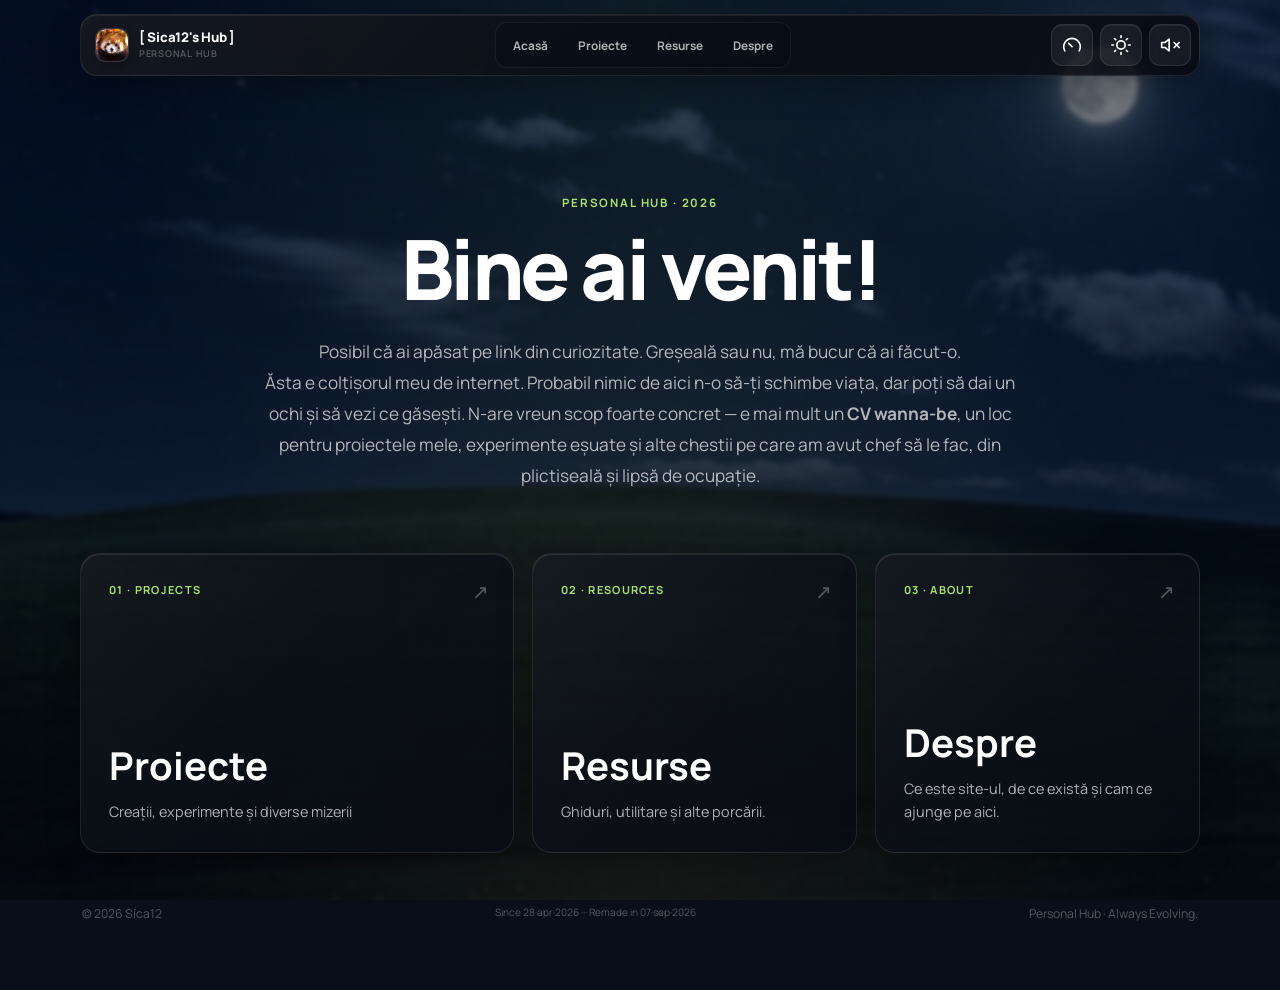
==== commit 05ba16c1: "Update index.html" ====
--- a/index.html
+++ b/index.html
@@ -212,7 +212,7 @@
             <span class="card-kicker">01 · PROJECTS</span>
             <div>
               <h2>Proiecte</h2>
-              <p>Ce am construit, refăcut, testat și consider că merită arătat.</p>
+              <p>Creații, experimente și diverse mizerii</p>
             </div>
             <span class="card-arrow">↗</span>
           </button>
@@ -221,7 +221,7 @@
             <span class="card-kicker">02 · RESOURCES</span>
             <div>
               <h2>Resurse</h2>
-              <p>Ghiduri, utilitare și alte chestii care chiar pot fi folositoare.</p>
+              <p>Ghiduri, utilitare și alte porcării.</p>
             </div>
             <span class="card-arrow">↗</span>
           </button>
@@ -282,4 +282,4 @@
   </script>
 </body>
 
-</html>+</html>
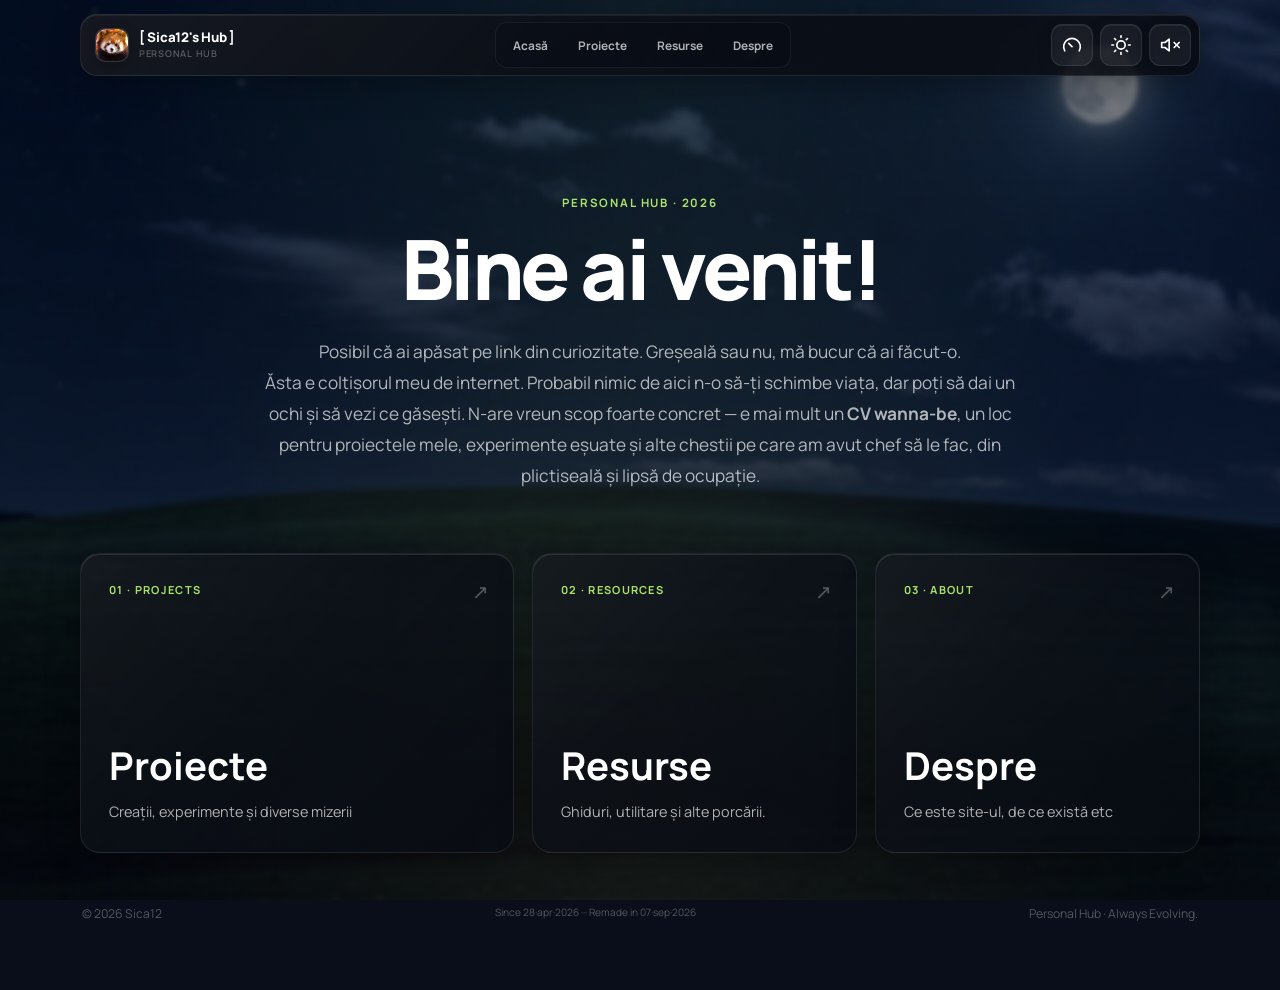
==== commit 61aaec36: "Update index.html" ====
--- a/index.html
+++ b/index.html
@@ -230,7 +230,7 @@
             <span class="card-kicker">03 · ABOUT</span>
             <div>
               <h2>Despre</h2>
-              <p>Ce este site-ul, de ce există și cam ce ajunge pe aici.</p>
+              <p>Ce este site-ul, de ce există etc</p>
             </div>
             <span class="card-arrow">↗</span>
           </button>
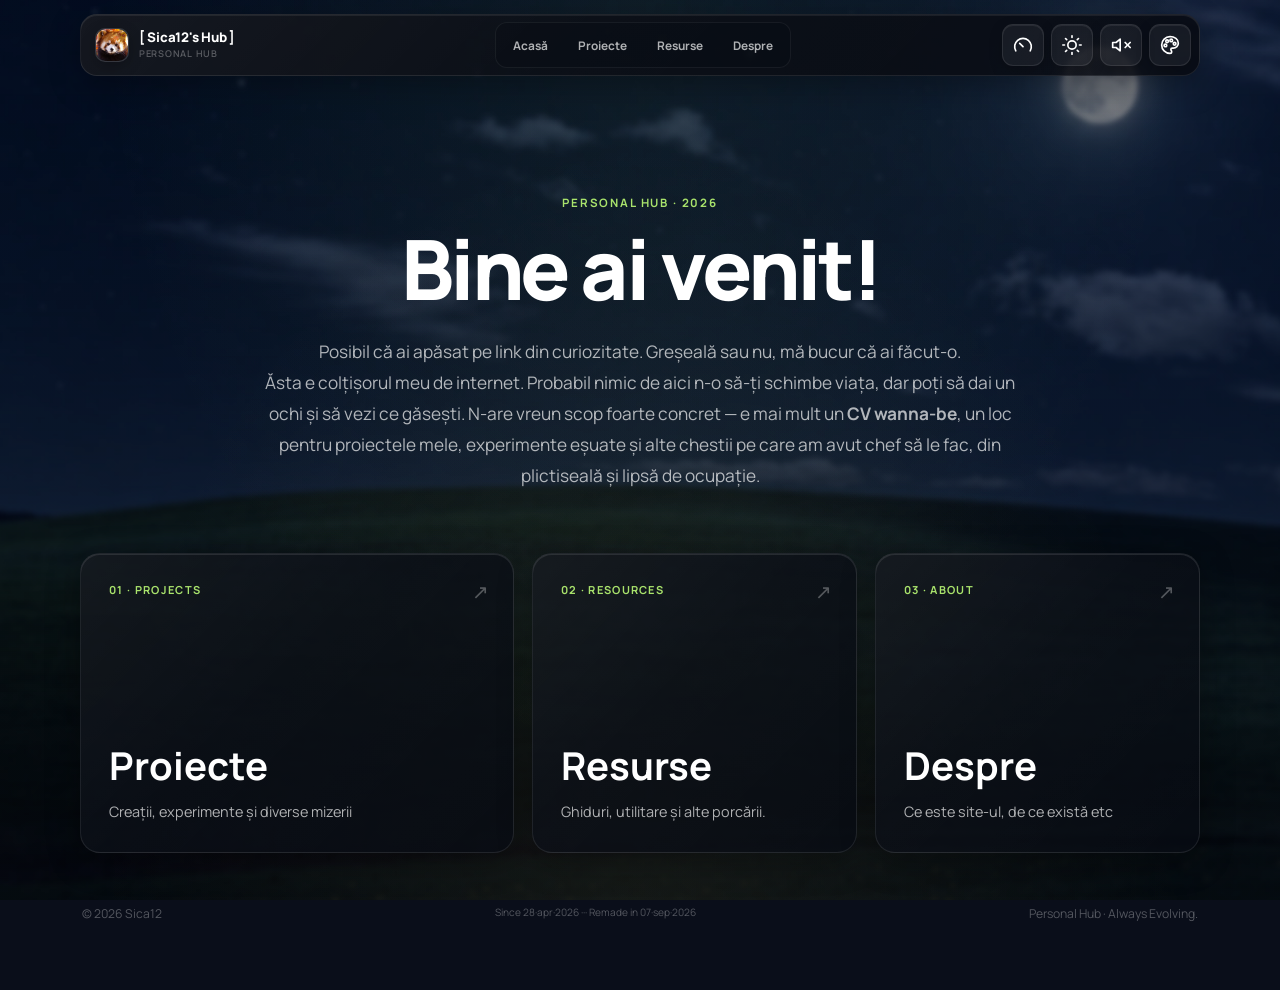
==== commit 2ad28eea: "Site update" ====
--- a/index.html
+++ b/index.html
@@ -14,7 +14,20 @@
   <link href="https://fonts.googleapis.com/css2?family=Manrope:wght@300;400;500;600;700;800&display=swap"
     rel="stylesheet">
   <link rel="stylesheet" href="css/guide.css">
-  <link rel="stylesheet" href="css/style.css">
+  <link id="siteStylesheet" rel="stylesheet" href="css/style.css">
+  <script>
+    // Apply the saved site style (theme) before the first paint so a returning
+    // visitor never sees the default style flash. First visit = default.
+    (function () {
+      var STYLE_NAMES = ['minimal', 'brutalist', 'neon', 'terminal'];
+      try {
+        var saved = localStorage.getItem('sica-hub-style');
+        if (saved && STYLE_NAMES.indexOf(saved) !== -1) {
+          document.getElementById('siteStylesheet').href = 'STYLES/style-' + saved + '.css';
+        }
+      } catch (e) {}
+    })();
+  </script>
   <link rel="stylesheet" href="css/hex.css">
   <link rel="stylesheet" href="css/password-generator.css">
 </head>
@@ -266,6 +279,7 @@
   <script src="js/password-generator.js"></script>
   <script src="js/hex.js"></script>
   <script src="js/about.js"></script>
+  <script src="js/theme-switcher.js"></script>
   <script>
     if ('scrollRestoration' in history) history.scrollRestoration = 'manual';
     window.addEventListener('load', function () {
--- a/css/guide.css
+++ b/css/guide.css
@@ -1,825 +1,825 @@
-/* =========================================================
-   WINDOWS 10 LTSC INSTALL GUIDE
-   Sica12 Personal Hub
-   ========================================================= */
-
-
-/* =========================================================
-   GUIDE VIEW
-   ========================================================= */
-
-.guide-view {
-  width: 100%;
-  animation: guideEnter .45s cubic-bezier(.22, 1, .36, 1) both;
-}
-
-@keyframes guideEnter {
-  from {
-    opacity: 0;
-    transform: translateY(14px);
-  }
-
-  to {
-    opacity: 1;
-    transform: translateY(0);
-  }
-}
-
-
-/* =========================================================
-   GUIDE HEADER
-   ========================================================= */
-
-.guide-view .view-header {
-  margin-bottom: 2rem;
-}
-
-.guide-view .back-btn {
-  margin-bottom: 1.15rem;
-}
-
-
-/* =========================================================
-   MAIN GUIDE CONTAINER
-   ========================================================= */
-
-.guide-content {
-  width: min(100%, 980px);
-  margin: 0 auto;
-}
-
-.guide-content > .container {
-  width: 100%;
-  max-width: none;
-  margin: 0;
-  padding: 0;
-}
-
-
-/* =========================================================
-   INTRO / MAIN TITLE
-   ========================================================= */
-
-.guide-content > .container > h1:first-child {
-  position: relative;
-
-  margin: 0 0 .9rem;
-  padding: 1.55rem 1.65rem 1.55rem 1.8rem;
-
-  border: 1px solid rgba(155, 211, 90, .16);
-  border-radius: 20px;
-
-  background:
-    linear-gradient(
-      135deg,
-      rgba(155, 211, 90, .075),
-      rgba(255, 255, 255, .028)
-    );
-
-  box-shadow:
-    0 18px 50px rgba(0, 0, 0, .12),
-    inset 0 1px 0 rgba(255, 255, 255, .035);
-
-  color: var(--accent);
-
-  font-size: clamp(1.12rem, 2vw, 1.55rem);
-  font-weight: 750;
-  line-height: 1.45;
-
-  transition:
-    border-color .25s ease,
-    background .25s ease,
-    box-shadow .25s ease;
-}
-
-
-/* Accent rail */
-
-.guide-content > .container > h1:first-child::before {
-  content: "";
-
-  position: absolute;
-  left: 0;
-  top: 1.25rem;
-  bottom: 1.25rem;
-
-  width: 3px;
-
-  border-radius: 999px;
-
-  background: var(--accent);
-
-  box-shadow:
-    0 0 16px rgba(155, 211, 90, .30);
-}
-
-
-/* Tiny guide label */
-
-.guide-content > .container > h1:first-child::after {
-  content: "WINDOWS 10 · IoT LTSC 2021";
-
-  display: block;
-
-  margin-top: .8rem;
-
-  color: var(--text-dim);
-
-  font-size: .62rem;
-  font-weight: 800;
-  letter-spacing: .16em;
-  text-transform: uppercase;
-
-  opacity: .72;
-}
-
-
-/* =========================================================
-   WARNING / IMPORTANT CARD
-   ========================================================= */
-
-.guide-content > .container > h1:nth-child(2) {
-  position: relative;
-
-  margin: 0 0 2rem;
-  padding: 1.05rem 1.2rem 1.05rem 3.15rem;
-
-  border: 1px solid rgba(255, 209, 102, .15);
-  border-radius: 16px;
-
-  background:
-    linear-gradient(
-      135deg,
-      rgba(255, 209, 102, .055),
-      rgba(255, 255, 255, .018)
-    );
-
-  color: var(--text-dim);
-
-  font-size: .84rem;
-  font-weight: 500;
-  line-height: 1.7;
-
-  box-shadow:
-    inset 0 1px 0 rgba(255, 255, 255, .025);
-}
-
-
-/* Warning icon */
-
-.guide-content > .container > h1:nth-child(2)::before {
-  content: "!";
-
-  position: absolute;
-  left: 1rem;
-  top: 50%;
-
-  width: 26px;
-  height: 26px;
-
-  display: grid;
-  place-items: center;
-
-  transform: translateY(-50%);
-
-  border: 1px solid rgba(255, 209, 102, .25);
-  border-radius: 50%;
-
-  background: rgba(255, 209, 102, .075);
-
-  color: #e2d85b;
-
-  font-size: .78rem;
-  font-weight: 800;
-}
-
-
-/* =========================================================
-   STEPS WRAPPER
-   ========================================================= */
-
-.guide-content .step {
-  position: relative;
-
-  margin: .75rem 0;
-
-  overflow: hidden;
-
-  border: 1px solid rgba(255, 255, 255, .075);
-  border-radius: 18px;
-
-  /* Fake glass: the gradient sits on a translucent base, no real glass. */
-  background:
-    linear-gradient(
-      145deg,
-      rgba(255, 255, 255, .045),
-      rgba(255, 255, 255, .018)
-    ),
-    rgba(10, 18, 32, .34);
-
-  box-shadow:
-    0 12px 35px rgba(0, 0, 0, .075),
-    inset 0 1px 0 rgba(255, 255, 255, .025);
-
-  transition:
-    border-color .25s ease,
-    background .25s ease,
-    box-shadow .25s ease,
-    transform .25s ease;
-}
-
-
-/* Hover */
-
-.guide-content .step:hover {
-  border-color: rgba(155, 211, 90, .18);
-
-  background:
-    linear-gradient(
-      145deg,
-      rgba(155, 211, 90, .045),
-      rgba(255, 255, 255, .022)
-    ),
-    rgba(10, 18, 32, .40);
-
-  box-shadow:
-    0 16px 40px rgba(0, 0, 0, .11),
-    inset 0 1px 0 rgba(255, 255, 255, .035);
-
-  transform: translateY(-1px);
-}
-
-
-/* Open card */
-
-.guide-content .step.open {
-  border-color: rgba(155, 211, 90, .22);
-
-  background:
-    linear-gradient(
-      145deg,
-      rgba(155, 211, 90, .048),
-      rgba(255, 255, 255, .018)
-    ),
-    rgba(10, 18, 32, .46);
-
-  box-shadow:
-    0 18px 44px rgba(0, 0, 0, .13),
-    inset 0 1px 0 rgba(255, 255, 255, .04);
-}
-
-
-/* =========================================================
-   STEP TITLE
-   ========================================================= */
-
-.guide-content .step-title {
-  position: relative;
-
-  display: flex;
-  align-items: center;
-
-  min-height: 72px;
-
-  padding:
-    1rem
-    4.5rem
-    1rem
-    4.65rem;
-
-  color: var(--text);
-
-  font-size: .91rem;
-  font-weight: 700;
-  line-height: 1.5;
-
-  cursor: pointer;
-  user-select: none;
-
-  transition:
-    color .2s ease,
-    background .2s ease;
-}
-
-
-/* Step number */
-
-.guide-content .step-title::before {
-  content: counter(guide-step, decimal-leading-zero);
-
-  position: absolute;
-
-  left: 1.35rem;
-  top: 50%;
-
-  width: 38px;
-  height: 38px;
-
-  display: grid;
-  place-items: center;
-
-  transform: translateY(-50%);
-
-  border: 1px solid rgba(155, 211, 90, .14);
-  border-radius: 11px;
-
-  background:
-    linear-gradient(
-      145deg,
-      rgba(155, 211, 90, .08),
-      rgba(255, 255, 255, .025)
-    );
-
-  color: var(--accent);
-
-  font-size: .68rem;
-  font-weight: 800;
-  letter-spacing: .04em;
-
-  box-shadow:
-    inset 0 1px 0 rgba(255, 255, 255, .035);
-}
-
-
-/* Counter */
-
-.guide-content .container {
-  counter-reset: guide-step;
-}
-
-.guide-content .step {
-  counter-increment: guide-step;
-}
-
-
-/* Hover title */
-
-.guide-content .step-title:hover {
-  color: var(--accent);
-
-  background:
-    linear-gradient(
-      90deg,
-      rgba(155, 211, 90, .035),
-      transparent 70%
-    );
-}
-
-
-/* =========================================================
-   STEP NUMBER / TITLE MICRO LABEL
-   ========================================================= */
-
-.guide-content .step-title {
-  letter-spacing: -.01em;
-}
-
-
-/* =========================================================
-   STEP TOGGLE
-   ========================================================= */
-
-.guide-content .step-title::after {
-  content: "+";
-
-  position: absolute;
-
-  right: 1.25rem;
-  top: 50%;
-
-  width: 34px;
-  height: 34px;
-
-  display: grid;
-  place-items: center;
-
-  transform: translateY(-50%);
-
-  border: 1px solid rgba(255, 255, 255, .10);
-  border-radius: 50%;
-
-  background: rgba(255, 255, 255, .025);
-
-  color: var(--accent);
-
-  font-size: 1.05rem;
-  font-weight: 500;
-
-  transition:
-    transform .3s cubic-bezier(.22, 1, .36, 1),
-    background .25s ease,
-    border-color .25s ease,
-    box-shadow .25s ease;
-}
-
-
-/* Open toggle */
-
-.guide-content .step.open .step-title::after {
-  content: "−";
-
-  background: rgba(155, 211, 90, .09);
-
-  border-color: rgba(155, 211, 90, .22);
-
-  box-shadow:
-    0 0 16px rgba(155, 211, 90, .08);
-}
-
-
-/* =========================================================
-   STEP CONTENT
-   ========================================================= */
-
-.guide-content .step-content {
-  display: none;
-
-  padding:
-    0
-    1.4rem
-    1.45rem
-    4.65rem;
-
-  border-top: 1px solid rgba(255, 255, 255, .06);
-
-  color: var(--text-dim);
-
-  font-size: .87rem;
-  line-height: 1.75;
-}
-
-
-/* Open */
-
-.guide-content .step.open .step-content {
-  display: block;
-
-  animation:
-    stepOpen .3s cubic-bezier(.22, 1, .36, 1) both;
-}
-
-
-@keyframes stepOpen {
-  from {
-    opacity: 0;
-    transform: translateY(-8px);
-  }
-
-  to {
-    opacity: 1;
-    transform: translateY(0);
-  }
-}
-
-
-/* =========================================================
-   CONTENT INNER SPACING
-   ========================================================= */
-
-.guide-content .step-content > *:first-child {
-  margin-top: 1.15rem;
-}
-
-.guide-content .step-content > *:last-child {
-  margin-bottom: 0;
-}
-
-
-/* =========================================================
-   PARAGRAPHS
-   ========================================================= */
-
-.guide-content .step-content p {
-  margin: .75rem 0;
-
-  color: var(--text-dim);
-}
-
-
-/* =========================================================
-   LISTS
-   ========================================================= */
-
-.guide-content ul {
-  margin: 0;
-
-  padding:
-    1rem
-    1.15rem
-    1rem
-    2.25rem;
-
-  border: 1px solid rgba(255, 255, 255, .055);
-  border-radius: 13px;
-
-  background:
-    rgba(0, 0, 0, .10);
-
-  box-shadow:
-    inset 0 1px 0 rgba(255, 255, 255, .018);
-}
-
-
-.guide-content li {
-  padding-left: .2rem;
-}
-
-
-.guide-content li + li {
-  margin-top: .65rem;
-}
-
-
-/* Bullet */
-
-.guide-content li::marker {
-  color: var(--accent);
-  font-size: .8em;
-}
-
-
-/* =========================================================
-   LINKS
-   ========================================================= */
-
-.guide-content a {
-  color: var(--accent);
-
-  text-decoration: none;
-
-  border-bottom: 1px solid transparent;
-
-  transition:
-    color .18s ease,
-    border-color .18s ease;
-}
-
-
-.guide-content a:hover {
-  color: var(--accent-2);
-
-  border-bottom-color: currentColor;
-}
-
-
-/* =========================================================
-   CODE
-   ========================================================= */
-
-.guide-content code {
-  display: inline-block;
-
-  max-width: 100%;
-
-  padding: .2rem .5rem;
-
-  border: 1px solid rgba(155, 211, 90, .13);
-  border-radius: 7px;
-
-  background:
-    rgba(155, 211, 90, .055);
-
-  color: var(--accent);
-
-  font-family:
-    "SFMono-Regular",
-    Consolas,
-    "Liberation Mono",
-    monospace;
-
-  font-size: .82em;
-
-  overflow-wrap: anywhere;
-
-  box-shadow:
-    inset 0 1px 0 rgba(255, 255, 255, .025);
-}
-
-
-/* =========================================================
-   STRONG
-   ========================================================= */
-
-.guide-content strong {
-  font-weight: 750;
-}
-
-
-/* =========================================================
-   INLINE COLORED CONTENT
-   Preserve guide1.html colors
-   ========================================================= */
-
-.guide-content li[style*="#27c400"] {
-  color: #8fdf62 !important;
-}
-
-.guide-content li[style*="#b8b524"] {
-  color: #e2d85b !important;
-}
-
-.guide-content li[style*="#d62c2c"] {
-  color: #ff7777 !important;
-}
-
-
-/* =========================================================
-   IMAGES
-   ========================================================= */
-
-.guide-content img {
-  display: block;
-
-  max-width: 100%;
-  height: auto;
-
-  margin: 1rem auto;
-
-  border: 1px solid rgba(255, 255, 255, .08);
-  border-radius: 12px;
-
-  box-shadow:
-    0 14px 35px rgba(0, 0, 0, .12);
-}
-
-
-/* =========================================================
-   HORIZONTAL RULE
-   ========================================================= */
-
-.guide-content hr {
-  margin: 1.5rem 0;
-
-  border: 0;
-  border-top: 1px solid rgba(255, 255, 255, .07);
-}
-
-
-/* =========================================================
-   SCROLLBAR
-   ========================================================= */
-
-.guide-content ::-webkit-scrollbar {
-  width: 7px;
-}
-
-.guide-content ::-webkit-scrollbar-track {
-  background: transparent;
-}
-
-.guide-content ::-webkit-scrollbar-thumb {
-  border-radius: 999px;
-
-  background: rgba(255, 255, 255, .12);
-}
-
-.guide-content ::-webkit-scrollbar-thumb:hover {
-  background: rgba(155, 211, 90, .28);
-}
-
-
-/* =========================================================
-   GUIDE LOADING
-   ========================================================= */
-
-body.guide-loading .guide-view {
-  opacity: .65;
-  pointer-events: none;
-}
-
-
-/* =========================================================
-   MOBILE
-   ========================================================= */
-
-@media (max-width: 720px) {
-
-  .guide-content {
-    width: 100%;
-  }
-
-
-  /* Intro */
-
-  .guide-content > .container > h1:first-child {
-    padding:
-      1.25rem
-      1.15rem
-      1.25rem
-      1.35rem;
-
-    border-radius: 16px;
-
-    font-size: 1.02rem;
-  }
-
-
-  .guide-content > .container > h1:first-child::before {
-    top: 1rem;
-    bottom: 1rem;
-  }
-
-
-  /* Warning */
-
-  .guide-content > .container > h1:nth-child(2) {
-    padding:
-      1rem
-      1rem
-      1rem
-      2.9rem;
-
-    border-radius: 14px;
-
-    font-size: .77rem;
-  }
-
-
-  /* Steps */
-
-  .guide-content .step {
-    border-radius: 15px;
-  }
-
-
-  .guide-content .step-title {
-    min-height: 62px;
-
-    padding:
-      .9rem
-      3.7rem
-      .9rem
-      4.05rem;
-
-    font-size: .84rem;
-  }
-
-
-  /* Step number */
-
-  .guide-content .step-title::before {
-    left: 1rem;
-
-    width: 32px;
-    height: 32px;
-
-    border-radius: 9px;
-
-    font-size: .61rem;
-  }
-
-
-  /* Toggle */
-
-  .guide-content .step-title::after {
-    right: .9rem;
-
-    width: 29px;
-    height: 29px;
-  }
-
-
-  /* Content */
-
-  .guide-content .step-content {
-    padding:
-      0
-      1rem
-      1.1rem
-      4.05rem;
-
-    font-size: .81rem;
-    line-height: 1.7;
-  }
-
-
-  .guide-content ul {
-    padding:
-      .85rem
-      .85rem
-      .85rem
-      1.8rem;
-
-    border-radius: 10px;
-  }
-}
-
-
-/* =========================================================
-   VERY SMALL SCREENS
-   ========================================================= */
-
-@media (max-width: 430px) {
-
-  .guide-content .step-title {
-    padding-left: 3.65rem;
-  }
-
-  .guide-content .step-content {
-    padding-left: 1rem;
-  }
-
-  .guide-content .step-title::before {
-    left: .85rem;
-  }
+/* =========================================================
+   WINDOWS 10 LTSC INSTALL GUIDE
+   Sica12 Personal Hub
+   ========================================================= */
+
+
+/* =========================================================
+   GUIDE VIEW
+   ========================================================= */
+
+.guide-view {
+  width: 100%;
+  animation: guideEnter .45s cubic-bezier(.22, 1, .36, 1) both;
+}
+
+@keyframes guideEnter {
+  from {
+    opacity: 0;
+    transform: translateY(14px);
+  }
+
+  to {
+    opacity: 1;
+    transform: translateY(0);
+  }
+}
+
+
+/* =========================================================
+   GUIDE HEADER
+   ========================================================= */
+
+.guide-view .view-header {
+  margin-bottom: 2rem;
+}
+
+.guide-view .back-btn {
+  margin-bottom: 1.15rem;
+}
+
+
+/* =========================================================
+   MAIN GUIDE CONTAINER
+   ========================================================= */
+
+.guide-content {
+  width: min(100%, 980px);
+  margin: 0 auto;
+}
+
+.guide-content > .container {
+  width: 100%;
+  max-width: none;
+  margin: 0;
+  padding: 0;
+}
+
+
+/* =========================================================
+   INTRO / MAIN TITLE
+   ========================================================= */
+
+.guide-content > .container > h1:first-child {
+  position: relative;
+
+  margin: 0 0 .9rem;
+  padding: 1.55rem 1.65rem 1.55rem 1.8rem;
+
+  border: 1px solid rgba(155, 211, 90, .16);
+  border-radius: 20px;
+
+  background:
+    linear-gradient(
+      135deg,
+      rgba(155, 211, 90, .075),
+      rgba(255, 255, 255, .028)
+    );
+
+  box-shadow:
+    0 18px 50px rgba(0, 0, 0, .12),
+    inset 0 1px 0 rgba(255, 255, 255, .035);
+
+  color: var(--accent);
+
+  font-size: clamp(1.12rem, 2vw, 1.55rem);
+  font-weight: 750;
+  line-height: 1.45;
+
+  transition:
+    border-color .25s ease,
+    background .25s ease,
+    box-shadow .25s ease;
+}
+
+
+/* Accent rail */
+
+.guide-content > .container > h1:first-child::before {
+  content: "";
+
+  position: absolute;
+  left: 0;
+  top: 1.25rem;
+  bottom: 1.25rem;
+
+  width: 3px;
+
+  border-radius: 999px;
+
+  background: var(--accent);
+
+  box-shadow:
+    0 0 16px rgba(155, 211, 90, .30);
+}
+
+
+/* Tiny guide label */
+
+.guide-content > .container > h1:first-child::after {
+  content: "WINDOWS 10 · IoT LTSC 2021";
+
+  display: block;
+
+  margin-top: .8rem;
+
+  color: var(--text-dim);
+
+  font-size: .62rem;
+  font-weight: 800;
+  letter-spacing: .16em;
+  text-transform: uppercase;
+
+  opacity: .72;
+}
+
+
+/* =========================================================
+   WARNING / IMPORTANT CARD
+   ========================================================= */
+
+.guide-content > .container > h1:nth-child(2) {
+  position: relative;
+
+  margin: 0 0 2rem;
+  padding: 1.05rem 1.2rem 1.05rem 3.15rem;
+
+  border: 1px solid rgba(255, 209, 102, .15);
+  border-radius: 16px;
+
+  background:
+    linear-gradient(
+      135deg,
+      rgba(255, 209, 102, .055),
+      rgba(255, 255, 255, .018)
+    );
+
+  color: var(--text-dim);
+
+  font-size: .84rem;
+  font-weight: 500;
+  line-height: 1.7;
+
+  box-shadow:
+    inset 0 1px 0 rgba(255, 255, 255, .025);
+}
+
+
+/* Warning icon */
+
+.guide-content > .container > h1:nth-child(2)::before {
+  content: "!";
+
+  position: absolute;
+  left: 1rem;
+  top: 50%;
+
+  width: 26px;
+  height: 26px;
+
+  display: grid;
+  place-items: center;
+
+  transform: translateY(-50%);
+
+  border: 1px solid rgba(255, 209, 102, .25);
+  border-radius: 50%;
+
+  background: rgba(255, 209, 102, .075);
+
+  color: #e2d85b;
+
+  font-size: .78rem;
+  font-weight: 800;
+}
+
+
+/* =========================================================
+   STEPS WRAPPER
+   ========================================================= */
+
+.guide-content .step {
+  position: relative;
+
+  margin: .75rem 0;
+
+  overflow: hidden;
+
+  border: 1px solid rgba(255, 255, 255, .075);
+  border-radius: 18px;
+
+  /* Fake glass: the gradient sits on a translucent base, no real glass. */
+  background:
+    linear-gradient(
+      145deg,
+      rgba(255, 255, 255, .045),
+      rgba(255, 255, 255, .018)
+    ),
+    rgba(10, 18, 32, .34);
+
+  box-shadow:
+    0 12px 35px rgba(0, 0, 0, .075),
+    inset 0 1px 0 rgba(255, 255, 255, .025);
+
+  transition:
+    border-color .25s ease,
+    background .25s ease,
+    box-shadow .25s ease,
+    transform .25s ease;
+}
+
+
+/* Hover */
+
+.guide-content .step:hover {
+  border-color: rgba(155, 211, 90, .18);
+
+  background:
+    linear-gradient(
+      145deg,
+      rgba(155, 211, 90, .045),
+      rgba(255, 255, 255, .022)
+    ),
+    rgba(10, 18, 32, .40);
+
+  box-shadow:
+    0 16px 40px rgba(0, 0, 0, .11),
+    inset 0 1px 0 rgba(255, 255, 255, .035);
+
+  transform: translateY(-1px);
+}
+
+
+/* Open card */
+
+.guide-content .step.open {
+  border-color: rgba(155, 211, 90, .22);
+
+  background:
+    linear-gradient(
+      145deg,
+      rgba(155, 211, 90, .048),
+      rgba(255, 255, 255, .018)
+    ),
+    rgba(10, 18, 32, .46);
+
+  box-shadow:
+    0 18px 44px rgba(0, 0, 0, .13),
+    inset 0 1px 0 rgba(255, 255, 255, .04);
+}
+
+
+/* =========================================================
+   STEP TITLE
+   ========================================================= */
+
+.guide-content .step-title {
+  position: relative;
+
+  display: flex;
+  align-items: center;
+
+  min-height: 72px;
+
+  padding:
+    1rem
+    4.5rem
+    1rem
+    4.65rem;
+
+  color: var(--text);
+
+  font-size: .91rem;
+  font-weight: 700;
+  line-height: 1.5;
+
+  cursor: pointer;
+  user-select: none;
+
+  transition:
+    color .2s ease,
+    background .2s ease;
+}
+
+
+/* Step number */
+
+.guide-content .step-title::before {
+  content: counter(guide-step, decimal-leading-zero);
+
+  position: absolute;
+
+  left: 1.35rem;
+  top: 50%;
+
+  width: 38px;
+  height: 38px;
+
+  display: grid;
+  place-items: center;
+
+  transform: translateY(-50%);
+
+  border: 1px solid rgba(155, 211, 90, .14);
+  border-radius: 11px;
+
+  background:
+    linear-gradient(
+      145deg,
+      rgba(155, 211, 90, .08),
+      rgba(255, 255, 255, .025)
+    );
+
+  color: var(--accent);
+
+  font-size: .68rem;
+  font-weight: 800;
+  letter-spacing: .04em;
+
+  box-shadow:
+    inset 0 1px 0 rgba(255, 255, 255, .035);
+}
+
+
+/* Counter */
+
+.guide-content .container {
+  counter-reset: guide-step;
+}
+
+.guide-content .step {
+  counter-increment: guide-step;
+}
+
+
+/* Hover title */
+
+.guide-content .step-title:hover {
+  color: var(--accent);
+
+  background:
+    linear-gradient(
+      90deg,
+      rgba(155, 211, 90, .035),
+      transparent 70%
+    );
+}
+
+
+/* =========================================================
+   STEP NUMBER / TITLE MICRO LABEL
+   ========================================================= */
+
+.guide-content .step-title {
+  letter-spacing: -.01em;
+}
+
+
+/* =========================================================
+   STEP TOGGLE
+   ========================================================= */
+
+.guide-content .step-title::after {
+  content: "+";
+
+  position: absolute;
+
+  right: 1.25rem;
+  top: 50%;
+
+  width: 34px;
+  height: 34px;
+
+  display: grid;
+  place-items: center;
+
+  transform: translateY(-50%);
+
+  border: 1px solid rgba(255, 255, 255, .10);
+  border-radius: 50%;
+
+  background: rgba(255, 255, 255, .025);
+
+  color: var(--accent);
+
+  font-size: 1.05rem;
+  font-weight: 500;
+
+  transition:
+    transform .3s cubic-bezier(.22, 1, .36, 1),
+    background .25s ease,
+    border-color .25s ease,
+    box-shadow .25s ease;
+}
+
+
+/* Open toggle */
+
+.guide-content .step.open .step-title::after {
+  content: "−";
+
+  background: rgba(155, 211, 90, .09);
+
+  border-color: rgba(155, 211, 90, .22);
+
+  box-shadow:
+    0 0 16px rgba(155, 211, 90, .08);
+}
+
+
+/* =========================================================
+   STEP CONTENT
+   ========================================================= */
+
+.guide-content .step-content {
+  display: none;
+
+  padding:
+    0
+    1.4rem
+    1.45rem
+    4.65rem;
+
+  border-top: 1px solid rgba(255, 255, 255, .06);
+
+  color: var(--text-dim);
+
+  font-size: .87rem;
+  line-height: 1.75;
+}
+
+
+/* Open */
+
+.guide-content .step.open .step-content {
+  display: block;
+
+  animation:
+    stepOpen .3s cubic-bezier(.22, 1, .36, 1) both;
+}
+
+
+@keyframes stepOpen {
+  from {
+    opacity: 0;
+    transform: translateY(-8px);
+  }
+
+  to {
+    opacity: 1;
+    transform: translateY(0);
+  }
+}
+
+
+/* =========================================================
+   CONTENT INNER SPACING
+   ========================================================= */
+
+.guide-content .step-content > *:first-child {
+  margin-top: 1.15rem;
+}
+
+.guide-content .step-content > *:last-child {
+  margin-bottom: 0;
+}
+
+
+/* =========================================================
+   PARAGRAPHS
+   ========================================================= */
+
+.guide-content .step-content p {
+  margin: .75rem 0;
+
+  color: var(--text-dim);
+}
+
+
+/* =========================================================
+   LISTS
+   ========================================================= */
+
+.guide-content ul {
+  margin: 0;
+
+  padding:
+    1rem
+    1.15rem
+    1rem
+    2.25rem;
+
+  border: 1px solid rgba(255, 255, 255, .055);
+  border-radius: 13px;
+
+  background:
+    rgba(0, 0, 0, .10);
+
+  box-shadow:
+    inset 0 1px 0 rgba(255, 255, 255, .018);
+}
+
+
+.guide-content li {
+  padding-left: .2rem;
+}
+
+
+.guide-content li + li {
+  margin-top: .65rem;
+}
+
+
+/* Bullet */
+
+.guide-content li::marker {
+  color: var(--accent);
+  font-size: .8em;
+}
+
+
+/* =========================================================
+   LINKS
+   ========================================================= */
+
+.guide-content a {
+  color: var(--accent);
+
+  text-decoration: none;
+
+  border-bottom: 1px solid transparent;
+
+  transition:
+    color .18s ease,
+    border-color .18s ease;
+}
+
+
+.guide-content a:hover {
+  color: var(--accent-2);
+
+  border-bottom-color: currentColor;
+}
+
+
+/* =========================================================
+   CODE
+   ========================================================= */
+
+.guide-content code {
+  display: inline-block;
+
+  max-width: 100%;
+
+  padding: .2rem .5rem;
+
+  border: 1px solid rgba(155, 211, 90, .13);
+  border-radius: 7px;
+
+  background:
+    rgba(155, 211, 90, .055);
+
+  color: var(--accent);
+
+  font-family:
+    "SFMono-Regular",
+    Consolas,
+    "Liberation Mono",
+    monospace;
+
+  font-size: .82em;
+
+  overflow-wrap: anywhere;
+
+  box-shadow:
+    inset 0 1px 0 rgba(255, 255, 255, .025);
+}
+
+
+/* =========================================================
+   STRONG
+   ========================================================= */
+
+.guide-content strong {
+  font-weight: 750;
+}
+
+
+/* =========================================================
+   INLINE COLORED CONTENT
+   Preserve guide1.html colors
+   ========================================================= */
+
+.guide-content li[style*="#27c400"] {
+  color: #8fdf62 !important;
+}
+
+.guide-content li[style*="#b8b524"] {
+  color: #e2d85b !important;
+}
+
+.guide-content li[style*="#d62c2c"] {
+  color: #ff7777 !important;
+}
+
+
+/* =========================================================
+   IMAGES
+   ========================================================= */
+
+.guide-content img {
+  display: block;
+
+  max-width: 100%;
+  height: auto;
+
+  margin: 1rem auto;
+
+  border: 1px solid rgba(255, 255, 255, .08);
+  border-radius: 12px;
+
+  box-shadow:
+    0 14px 35px rgba(0, 0, 0, .12);
+}
+
+
+/* =========================================================
+   HORIZONTAL RULE
+   ========================================================= */
+
+.guide-content hr {
+  margin: 1.5rem 0;
+
+  border: 0;
+  border-top: 1px solid rgba(255, 255, 255, .07);
+}
+
+
+/* =========================================================
+   SCROLLBAR
+   ========================================================= */
+
+.guide-content ::-webkit-scrollbar {
+  width: 7px;
+}
+
+.guide-content ::-webkit-scrollbar-track {
+  background: transparent;
+}
+
+.guide-content ::-webkit-scrollbar-thumb {
+  border-radius: 999px;
+
+  background: rgba(255, 255, 255, .12);
+}
+
+.guide-content ::-webkit-scrollbar-thumb:hover {
+  background: rgba(155, 211, 90, .28);
+}
+
+
+/* =========================================================
+   GUIDE LOADING
+   ========================================================= */
+
+body.guide-loading .guide-view {
+  opacity: .65;
+  pointer-events: none;
+}
+
+
+/* =========================================================
+   MOBILE
+   ========================================================= */
+
+@media (max-width: 720px) {
+
+  .guide-content {
+    width: 100%;
+  }
+
+
+  /* Intro */
+
+  .guide-content > .container > h1:first-child {
+    padding:
+      1.25rem
+      1.15rem
+      1.25rem
+      1.35rem;
+
+    border-radius: 16px;
+
+    font-size: 1.02rem;
+  }
+
+
+  .guide-content > .container > h1:first-child::before {
+    top: 1rem;
+    bottom: 1rem;
+  }
+
+
+  /* Warning */
+
+  .guide-content > .container > h1:nth-child(2) {
+    padding:
+      1rem
+      1rem
+      1rem
+      2.9rem;
+
+    border-radius: 14px;
+
+    font-size: .77rem;
+  }
+
+
+  /* Steps */
+
+  .guide-content .step {
+    border-radius: 15px;
+  }
+
+
+  .guide-content .step-title {
+    min-height: 62px;
+
+    padding:
+      .9rem
+      3.7rem
+      .9rem
+      4.05rem;
+
+    font-size: .84rem;
+  }
+
+
+  /* Step number */
+
+  .guide-content .step-title::before {
+    left: 1rem;
+
+    width: 32px;
+    height: 32px;
+
+    border-radius: 9px;
+
+    font-size: .61rem;
+  }
+
+
+  /* Toggle */
+
+  .guide-content .step-title::after {
+    right: .9rem;
+
+    width: 29px;
+    height: 29px;
+  }
+
+
+  /* Content */
+
+  .guide-content .step-content {
+    padding:
+      0
+      1rem
+      1.1rem
+      4.05rem;
+
+    font-size: .81rem;
+    line-height: 1.7;
+  }
+
+
+  .guide-content ul {
+    padding:
+      .85rem
+      .85rem
+      .85rem
+      1.8rem;
+
+    border-radius: 10px;
+  }
+}
+
+
+/* =========================================================
+   VERY SMALL SCREENS
+   ========================================================= */
+
+@media (max-width: 430px) {
+
+  .guide-content .step-title {
+    padding-left: 3.65rem;
+  }
+
+  .guide-content .step-content {
+    padding-left: 1rem;
+  }
+
+  .guide-content .step-title::before {
+    left: .85rem;
+  }
 }
--- a/css/hex.css
+++ b/css/hex.css
@@ -1,885 +1,885 @@
-/* ============================================================
-   HEX COLOR PICKER
-   Personal Hub native module
-   ============================================================ */
-
-.hex-picker {
-  --picker-color: #ff9f1c;
-
-  width: 100%;
-  min-width: 0;
-
-  color: var(--text);
-}
-
-.hex-picker *,
-.hex-picker *::before,
-.hex-picker *::after {
-  box-sizing: border-box;
-}
-
-
-/* ============================================================
-   HEADER
-   ============================================================ */
-
-.hex-picker-head {
-  margin-bottom: 2rem;
-}
-
-.hex-picker-kicker {
-  display: block;
-
-  margin-bottom: 0.5rem;
-
-  color: var(--accent);
-
-  font-size: 0.7rem;
-  font-weight: 600;
-  letter-spacing: 2px;
-}
-
-.hex-picker-head h2 {
-  margin: 0 0 0.6rem;
-
-  font-family: "Audiowide", monospace;
-  font-size: clamp(1.6rem, 4vw, 2.4rem);
-  line-height: 1.15;
-}
-
-.hex-picker-head p {
-  margin: 0;
-
-  color: var(--text-dim);
-
-  line-height: 1.7;
-}
-
-
-/* ============================================================
-   MAIN GRID
-   ============================================================ */
-
-.hex-picker-grid {
-  display: grid;
-  grid-template-columns:
-    minmax(240px, 0.9fr)
-    minmax(0, 1.1fr);
-
-  gap: 1.2rem;
-
-  width: 100%;
-  min-width: 0;
-}
-
-
-/* ============================================================
-   SHARED PANEL
-   ============================================================ */
-
-.hex-picker-panel,
-.hex-main-value,
-.hex-value-row,
-.hex-history-block {
-  border: 1px solid var(--glass-border);
-
-  background: var(--glass-bg);
-
-  box-shadow: var(--shadow);
-
-  border-radius: 16px;
-}
-
-
-/* ============================================================
-   CUSTOM PICKER
-   ============================================================ */
-
-.hex-picker-panel {
-  display: flex;
-  flex-direction: column;
-
-  gap: 1rem;
-
-  min-width: 0;
-
-  padding: 1rem;
-}
-
-
-/* ============================================================
-   SATURATION / BRIGHTNESS
-   ============================================================ */
-
-.hex-saturation {
-  position: relative;
-
-  width: 100%;
-
-  aspect-ratio: 1.15 / 1;
-
-  min-height: 280px;
-
-  overflow: hidden;
-
-  border: 1px solid var(--glass-border);
-  border-radius: 12px;
-
-  background: hsl(35, 100%, 50%);
-
-  cursor: crosshair;
-
-  touch-action: none;
-
-  transition:
-    border-color 0.18s ease,
-    box-shadow 0.18s ease;
-}
-
-.hex-saturation:hover {
-  border-color: var(--glass-border-hover);
-}
-
-.hex-saturation:focus-visible,
-.hex-hue:focus-visible {
-  outline: 2px solid var(--accent);
-  outline-offset: 3px;
-}
-
-.hex-saturation-white,
-.hex-saturation-black {
-  position: absolute;
-
-  inset: 0;
-
-  pointer-events: none;
-}
-
-.hex-saturation-white {
-  background:
-    linear-gradient(
-      to right,
-      #ffffff,
-      rgba(255, 255, 255, 0)
-    );
-}
-
-.hex-saturation-black {
-  background:
-    linear-gradient(
-      to top,
-      #000000,
-      rgba(0, 0, 0, 0)
-    );
-}
-
-.hex-picker-pointer {
-  position: absolute;
-
-  left: 0;
-  top: 0;
-
-  width: 16px;
-  height: 16px;
-
-  border: 2px solid #ffffff;
-  border-radius: 50%;
-
-  box-shadow:
-    0 0 0 1px rgba(0, 0, 0, 0.85),
-    0 2px 8px rgba(0, 0, 0, 0.45);
-
-  transform: translate(-50%, -50%);
-
-  pointer-events: none;
-}
-
-
-/* ============================================================
-   HUE
-   ============================================================ */
-
-.hex-hue-wrap {
-  width: 100%;
-  min-width: 0;
-}
-
-.hex-hue {
-  position: relative;
-
-  width: 100%;
-  height: 20px;
-
-  border: 1px solid var(--glass-border);
-  border-radius: 999px;
-
-  background:
-    linear-gradient(
-      to right,
-      hsl(0, 100%, 50%),
-      hsl(60, 100%, 50%),
-      hsl(120, 100%, 50%),
-      hsl(180, 100%, 50%),
-      hsl(240, 100%, 50%),
-      hsl(300, 100%, 50%),
-      hsl(360, 100%, 50%)
-    );
-
-  cursor: pointer;
-
-  touch-action: none;
-
-  transition:
-    border-color 0.18s ease;
-}
-
-.hex-hue:hover {
-  border-color: var(--glass-border-hover);
-}
-
-.hex-hue-pointer {
-  position: absolute;
-
-  top: 50%;
-  left: 0;
-
-  width: 10px;
-  height: 28px;
-
-  border: 2px solid #ffffff;
-  border-radius: 5px;
-
-  box-shadow:
-    0 0 0 1px rgba(0, 0, 0, 0.85),
-    0 2px 6px rgba(0, 0, 0, 0.35);
-
-  transform: translate(-50%, -50%);
-
-  pointer-events: none;
-}
-
-
-/* ============================================================
-   SELECTED COLOR
-   ============================================================ */
-
-.hex-selected-preview {
-  display: flex;
-  align-items: center;
-  justify-content: space-between;
-
-  gap: 1rem;
-
-  min-width: 0;
-
-  padding: 0.1rem 0.15rem 0;
-
-  color: var(--text-faint);
-
-  font-size: 0.65rem;
-  font-weight: 600;
-  letter-spacing: 1.5px;
-}
-
-.hex-selected-dot {
-  width: 36px;
-  height: 36px;
-
-  flex: 0 0 auto;
-
-  border: 1px solid var(--glass-border);
-  border-radius: 10px;
-
-  background: var(--picker-color);
-
-  box-shadow:
-    0 5px 16px rgba(0, 0, 0, 0.22);
-
-  transition:
-    transform 0.18s ease,
-    box-shadow 0.18s ease;
-}
-
-.hex-selected-dot:hover {
-  transform: translateY(-2px);
-
-  box-shadow:
-    0 8px 20px rgba(0, 0, 0, 0.30);
-}
-
-
-/* ============================================================
-   VALUES
-   ============================================================ */
-
-.hex-values {
-  display: flex;
-  flex-direction: column;
-
-  gap: 0.8rem;
-
-  min-width: 0;
-}
-
-.hex-main-value,
-.hex-value-row {
-  min-width: 0;
-
-  padding: 1.1rem;
-
-  transition:
-    border-color 0.18s ease,
-    background 0.18s ease,
-    transform 0.18s ease,
-    box-shadow 0.18s ease;
-}
-
-.hex-main-value:hover,
-.hex-value-row:hover,
-.hex-history-block:hover {
-  border-color: var(--glass-border-hover);
-
-  background: var(--glass-hover);
-
-  box-shadow: var(--shadow-hover);
-}
-
-.hex-label {
-  display: block;
-
-  margin-bottom: 0.55rem;
-
-  color: var(--text-faint);
-
-  font-size: 0.65rem;
-  font-weight: 600;
-  letter-spacing: 2px;
-}
-
-.hex-input-row {
-  display: grid;
-  grid-template-columns:
-    minmax(0, 1fr)
-    auto;
-
-  gap: 0.6rem;
-
-  min-width: 0;
-}
-
-#hex-input {
-  width: 100%;
-  min-width: 0;
-
-  padding: 0.8rem 0.9rem;
-
-  border: 1px solid var(--glass-border);
-  border-radius: 10px;
-
-  outline: none;
-
-  background:
-    linear-gradient(
-      135deg,
-      rgba(255, 255, 255, 0.055),
-      rgba(255, 255, 255, 0.018)
-    ),
-    rgba(0, 0, 0, 0.16);
-
-  color: var(--picker-color);
-
-  font-family: "IBM Plex Mono", monospace;
-  font-size: 1.2rem;
-  font-weight: 600;
-
-  text-transform: uppercase;
-
-  transition:
-    border-color 0.18s ease,
-    background 0.18s ease,
-    box-shadow 0.18s ease;
-}
-
-#hex-input:hover {
-  border-color: var(--glass-border-hover);
-}
-
-#hex-input:focus {
-  border-color: var(--picker-color);
-
-  box-shadow:
-    0 0 0 3px color-mix(
-      in srgb,
-      var(--picker-color) 14%,
-      transparent
-    );
-}
-
-.hex-value-row {
-  display: grid;
-  grid-template-columns:
-    minmax(0, 1fr)
-    auto;
-
-  align-items: center;
-
-  gap: 1rem;
-}
-
-.hex-value-row > div {
-  min-width: 0;
-}
-
-.hex-value-row code {
-  display: block;
-
-  max-width: 100%;
-
-  color: var(--text);
-
-  font-family: "IBM Plex Mono", monospace;
-  font-size: 0.9rem;
-
-  overflow-wrap: anywhere;
-}
-
-
-/* ============================================================
-   BUTTONS
-   ============================================================ */
-
-.hex-copy,
-.hex-random {
-  border: 1px solid var(--glass-border);
-  border-radius: 10px;
-
-  background:
-    linear-gradient(
-      135deg,
-      rgba(255, 255, 255, 0.07),
-      rgba(255, 255, 255, 0.025)
-    );
-
-  color: var(--text-dim);
-
-  font-family: "IBM Plex Mono", monospace;
-  font-size: 0.7rem;
-  font-weight: 600;
-  letter-spacing: 1px;
-
-  cursor: pointer;
-
-  transition:
-    border-color 0.18s ease,
-    color 0.18s ease,
-    background 0.18s ease,
-    transform 0.18s ease,
-    box-shadow 0.18s ease;
-}
-
-.hex-copy {
-  padding: 0.65rem 0.8rem;
-}
-
-.hex-copy:hover {
-  border-color: var(--picker-color);
-
-  background:
-    linear-gradient(
-      135deg,
-      rgba(255, 255, 255, 0.10),
-      rgba(255, 255, 255, 0.035)
-    );
-
-  color: var(--picker-color);
-
-  transform: translateY(-1px);
-}
-
-.hex-copy:active,
-.hex-random:active {
-  transform: translateY(0);
-}
-
-.hex-random {
-  width: 100%;
-
-  padding: 0.9rem 1rem;
-}
-
-.hex-random:hover {
-  border-color: var(--picker-color);
-
-  background: var(--picker-color);
-
-  color: #080808;
-
-  box-shadow:
-    0 10px 28px rgba(0, 0, 0, 0.24);
-}
-
-
-/* ============================================================
-   HISTORY
-   ============================================================ */
-
-.hex-history-block {
-  width: 100%;
-  min-width: 0;
-
-  margin-top: 1.2rem;
-
-  padding: 1rem;
-
-  transition:
-    border-color 0.18s ease,
-    background 0.18s ease,
-    box-shadow 0.18s ease;
-}
-
-.hex-history-head {
-  display: flex;
-  justify-content: space-between;
-
-  gap: 1rem;
-
-  margin-bottom: 0.8rem;
-
-  color: var(--text-faint);
-
-  font-size: 0.65rem;
-  font-weight: 600;
-  letter-spacing: 1px;
-}
-
-.hex-history-count {
-  opacity: 0.65;
-}
-
-.hex-history {
-  display: grid;
-
-  grid-template-columns:
-    repeat(8, minmax(0, 1fr));
-
-  gap: 0.5rem;
-
-  min-width: 0;
-}
-
-.hex-swatch {
-  position: relative;
-
-  width: 100%;
-
-  aspect-ratio: 1;
-
-  border: 1px solid var(--glass-border);
-  border-radius: 9px;
-
-  background: var(--swatch);
-
-  cursor: pointer;
-
-  transition:
-    transform 0.18s ease,
-    border-color 0.18s ease,
-    box-shadow 0.18s ease;
-}
-
-.hex-swatch:hover {
-  transform: translateY(-3px);
-
-  border-color: var(--text);
-
-  box-shadow:
-    0 8px 18px rgba(0, 0, 0, 0.28);
-}
-
-.hex-swatch::after {
-  content: attr(data-color);
-
-  position: absolute;
-
-  left: 50%;
-  bottom: calc(100% + 8px);
-
-  z-index: 10;
-
-  transform:
-    translateX(-50%)
-    translateY(4px);
-
-  padding: 0.4rem 0.55rem;
-
-  border: 1px solid var(--glass-border);
-  border-radius: 8px;
-
-  background:
-    linear-gradient(
-      135deg,
-      rgba(255, 255, 255, 0.08),
-      rgba(255, 255, 255, 0.025)
-    ),
-    rgba(8, 12, 20, 0.94);
-
-  color: var(--text);
-
-  font-family: "IBM Plex Mono", monospace;
-  font-size: 0.6rem;
-
-  white-space: nowrap;
-
-  opacity: 0;
-
-  pointer-events: none;
-
-  transition:
-    opacity 0.15s ease,
-    transform 0.15s ease;
-}
-
-.hex-swatch:hover::after {
-  opacity: 1;
-
-  transform:
-    translateX(-50%)
-    translateY(0);
-}
-
-
-/* ============================================================
-   TOAST
-   ============================================================ */
-
-.hex-toast {
-  position: fixed;
-
-  right: 1.2rem;
-  bottom: 1.2rem;
-
-  z-index: 9999;
-
-  max-width: calc(100vw - 2rem);
-
-  padding: 0.65rem 0.9rem;
-
-  border: 1px solid var(--picker-color);
-  border-radius: 10px;
-
-  background:
-    linear-gradient(
-      135deg,
-      rgba(255, 255, 255, 0.08),
-      rgba(255, 255, 255, 0.025)
-    ),
-    rgba(8, 12, 20, 0.94);
-
-  color: var(--picker-color);
-
-  font-family: "IBM Plex Mono", monospace;
-  font-size: 0.7rem;
-  font-weight: 600;
-  letter-spacing: 1px;
-
-  text-align: center;
-
-  opacity: 0;
-
-  transform: translateY(10px);
-
-  pointer-events: none;
-
-  box-shadow:
-    0 12px 32px rgba(0, 0, 0, 0.32);
-
-  transition:
-    opacity 0.2s ease,
-    transform 0.2s ease;
-}
-
-.hex-toast.show {
-  opacity: 1;
-
-  transform: translateY(0);
-}
-
-
-/* ============================================================
-   MOBILE / TABLET
-   ============================================================ */
-
-@media (max-width: 700px) {
-
-  .hex-picker {
-    overflow: hidden;
-  }
-
-  .hex-picker-head {
-    margin-bottom: 1.25rem;
-  }
-
-  .hex-picker-head h2 {
-    font-size: 1.45rem;
-    line-height: 1.25;
-  }
-
-  .hex-picker-head p {
-    font-size: 0.82rem;
-    line-height: 1.6;
-  }
-
-  .hex-picker-kicker {
-    font-size: 0.62rem;
-  }
-
-  .hex-picker-grid {
-    display: flex;
-    flex-direction: column;
-
-    gap: 0.8rem;
-  }
-
-  .hex-picker-panel {
-    padding: 0.75rem;
-  }
-
-  .hex-saturation {
-    min-height: 220px;
-
-    aspect-ratio: 1 / 0.82;
-  }
-
-  .hex-picker-pointer {
-    width: 20px;
-    height: 20px;
-  }
-
-  .hex-hue {
-    height: 24px;
-  }
-
-  .hex-hue-pointer {
-    width: 12px;
-    height: 32px;
-  }
-
-  .hex-values {
-    gap: 0.65rem;
-  }
-
-  .hex-main-value,
-  .hex-value-row {
-    padding: 0.85rem;
-  }
-
-  .hex-input-row {
-    gap: 0.45rem;
-  }
-
-  #hex-input {
-    padding: 0.7rem;
-
-    font-size: 1rem;
-  }
-
-  .hex-value-row {
-    gap: 0.5rem;
-  }
-
-  .hex-value-row code {
-    font-size: 0.76rem;
-    line-height: 1.5;
-  }
-
-  .hex-copy {
-    padding: 0.6rem 0.65rem;
-
-    font-size: 0.62rem;
-  }
-
-  .hex-random {
-    width: 100%;
-
-    padding: 0.8rem;
-
-    font-size: 0.68rem;
-  }
-
-  .hex-history-block {
-    margin-top: 0.8rem;
-
-    padding: 0.75rem;
-  }
-
-  .hex-history-head {
-    gap: 0.5rem;
-
-    font-size: 0.56rem;
-    letter-spacing: 0.7px;
-  }
-
-  .hex-history {
-    grid-template-columns:
-      repeat(4, minmax(0, 1fr));
-
-    gap: 0.4rem;
-  }
-
-  .hex-swatch::after {
-    display: none;
-  }
-
-  .hex-toast {
-    left: 50%;
-    right: auto;
-
-    bottom: 1rem;
-
-    width: max-content;
-
-    transform:
-      translate(-50%, 10px);
-
-    font-size: 0.62rem;
-  }
-
-  .hex-toast.show {
-    transform:
-      translate(-50%, 0);
-  }
-}
-
-
-/* ============================================================
-   VERY SMALL PHONES
-   ============================================================ */
-
-@media (max-width: 380px) {
-
-  .hex-picker-head h2 {
-    font-size: 1.25rem;
-  }
-
-  .hex-saturation {
-    min-height: 185px;
-  }
-
-  .hex-input-row,
-  .hex-value-row {
-    grid-template-columns: 1fr;
-  }
-
-  #hex-input {
-    text-align: center;
-  }
-
-  .hex-copy {
-    width: 100%;
-  }
-
-  .hex-history {
-    grid-template-columns:
-      repeat(4, minmax(0, 1fr));
-  }
+/* ============================================================
+   HEX COLOR PICKER
+   Personal Hub native module
+   ============================================================ */
+
+.hex-picker {
+  --picker-color: #ff9f1c;
+
+  width: 100%;
+  min-width: 0;
+
+  color: var(--text);
+}
+
+.hex-picker *,
+.hex-picker *::before,
+.hex-picker *::after {
+  box-sizing: border-box;
+}
+
+
+/* ============================================================
+   HEADER
+   ============================================================ */
+
+.hex-picker-head {
+  margin-bottom: 2rem;
+}
+
+.hex-picker-kicker {
+  display: block;
+
+  margin-bottom: 0.5rem;
+
+  color: var(--accent);
+
+  font-size: 0.7rem;
+  font-weight: 600;
+  letter-spacing: 2px;
+}
+
+.hex-picker-head h2 {
+  margin: 0 0 0.6rem;
+
+  font-family: "Audiowide", monospace;
+  font-size: clamp(1.6rem, 4vw, 2.4rem);
+  line-height: 1.15;
+}
+
+.hex-picker-head p {
+  margin: 0;
+
+  color: var(--text-dim);
+
+  line-height: 1.7;
+}
+
+
+/* ============================================================
+   MAIN GRID
+   ============================================================ */
+
+.hex-picker-grid {
+  display: grid;
+  grid-template-columns:
+    minmax(240px, 0.9fr)
+    minmax(0, 1.1fr);
+
+  gap: 1.2rem;
+
+  width: 100%;
+  min-width: 0;
+}
+
+
+/* ============================================================
+   SHARED PANEL
+   ============================================================ */
+
+.hex-picker-panel,
+.hex-main-value,
+.hex-value-row,
+.hex-history-block {
+  border: 1px solid var(--glass-border);
+
+  background: var(--glass-bg);
+
+  box-shadow: var(--shadow);
+
+  border-radius: 16px;
+}
+
+
+/* ============================================================
+   CUSTOM PICKER
+   ============================================================ */
+
+.hex-picker-panel {
+  display: flex;
+  flex-direction: column;
+
+  gap: 1rem;
+
+  min-width: 0;
+
+  padding: 1rem;
+}
+
+
+/* ============================================================
+   SATURATION / BRIGHTNESS
+   ============================================================ */
+
+.hex-saturation {
+  position: relative;
+
+  width: 100%;
+
+  aspect-ratio: 1.15 / 1;
+
+  min-height: 280px;
+
+  overflow: hidden;
+
+  border: 1px solid var(--glass-border);
+  border-radius: 12px;
+
+  background: hsl(35, 100%, 50%);
+
+  cursor: crosshair;
+
+  touch-action: none;
+
+  transition:
+    border-color 0.18s ease,
+    box-shadow 0.18s ease;
+}
+
+.hex-saturation:hover {
+  border-color: var(--glass-border-hover);
+}
+
+.hex-saturation:focus-visible,
+.hex-hue:focus-visible {
+  outline: 2px solid var(--accent);
+  outline-offset: 3px;
+}
+
+.hex-saturation-white,
+.hex-saturation-black {
+  position: absolute;
+
+  inset: 0;
+
+  pointer-events: none;
+}
+
+.hex-saturation-white {
+  background:
+    linear-gradient(
+      to right,
+      #ffffff,
+      rgba(255, 255, 255, 0)
+    );
+}
+
+.hex-saturation-black {
+  background:
+    linear-gradient(
+      to top,
+      #000000,
+      rgba(0, 0, 0, 0)
+    );
+}
+
+.hex-picker-pointer {
+  position: absolute;
+
+  left: 0;
+  top: 0;
+
+  width: 16px;
+  height: 16px;
+
+  border: 2px solid #ffffff;
+  border-radius: 50%;
+
+  box-shadow:
+    0 0 0 1px rgba(0, 0, 0, 0.85),
+    0 2px 8px rgba(0, 0, 0, 0.45);
+
+  transform: translate(-50%, -50%);
+
+  pointer-events: none;
+}
+
+
+/* ============================================================
+   HUE
+   ============================================================ */
+
+.hex-hue-wrap {
+  width: 100%;
+  min-width: 0;
+}
+
+.hex-hue {
+  position: relative;
+
+  width: 100%;
+  height: 20px;
+
+  border: 1px solid var(--glass-border);
+  border-radius: 999px;
+
+  background:
+    linear-gradient(
+      to right,
+      hsl(0, 100%, 50%),
+      hsl(60, 100%, 50%),
+      hsl(120, 100%, 50%),
+      hsl(180, 100%, 50%),
+      hsl(240, 100%, 50%),
+      hsl(300, 100%, 50%),
+      hsl(360, 100%, 50%)
+    );
+
+  cursor: pointer;
+
+  touch-action: none;
+
+  transition:
+    border-color 0.18s ease;
+}
+
+.hex-hue:hover {
+  border-color: var(--glass-border-hover);
+}
+
+.hex-hue-pointer {
+  position: absolute;
+
+  top: 50%;
+  left: 0;
+
+  width: 10px;
+  height: 28px;
+
+  border: 2px solid #ffffff;
+  border-radius: 5px;
+
+  box-shadow:
+    0 0 0 1px rgba(0, 0, 0, 0.85),
+    0 2px 6px rgba(0, 0, 0, 0.35);
+
+  transform: translate(-50%, -50%);
+
+  pointer-events: none;
+}
+
+
+/* ============================================================
+   SELECTED COLOR
+   ============================================================ */
+
+.hex-selected-preview {
+  display: flex;
+  align-items: center;
+  justify-content: space-between;
+
+  gap: 1rem;
+
+  min-width: 0;
+
+  padding: 0.1rem 0.15rem 0;
+
+  color: var(--text-faint);
+
+  font-size: 0.65rem;
+  font-weight: 600;
+  letter-spacing: 1.5px;
+}
+
+.hex-selected-dot {
+  width: 36px;
+  height: 36px;
+
+  flex: 0 0 auto;
+
+  border: 1px solid var(--glass-border);
+  border-radius: 10px;
+
+  background: var(--picker-color);
+
+  box-shadow:
+    0 5px 16px rgba(0, 0, 0, 0.22);
+
+  transition:
+    transform 0.18s ease,
+    box-shadow 0.18s ease;
+}
+
+.hex-selected-dot:hover {
+  transform: translateY(-2px);
+
+  box-shadow:
+    0 8px 20px rgba(0, 0, 0, 0.30);
+}
+
+
+/* ============================================================
+   VALUES
+   ============================================================ */
+
+.hex-values {
+  display: flex;
+  flex-direction: column;
+
+  gap: 0.8rem;
+
+  min-width: 0;
+}
+
+.hex-main-value,
+.hex-value-row {
+  min-width: 0;
+
+  padding: 1.1rem;
+
+  transition:
+    border-color 0.18s ease,
+    background 0.18s ease,
+    transform 0.18s ease,
+    box-shadow 0.18s ease;
+}
+
+.hex-main-value:hover,
+.hex-value-row:hover,
+.hex-history-block:hover {
+  border-color: var(--glass-border-hover);
+
+  background: var(--glass-hover);
+
+  box-shadow: var(--shadow-hover);
+}
+
+.hex-label {
+  display: block;
+
+  margin-bottom: 0.55rem;
+
+  color: var(--text-faint);
+
+  font-size: 0.65rem;
+  font-weight: 600;
+  letter-spacing: 2px;
+}
+
+.hex-input-row {
+  display: grid;
+  grid-template-columns:
+    minmax(0, 1fr)
+    auto;
+
+  gap: 0.6rem;
+
+  min-width: 0;
+}
+
+#hex-input {
+  width: 100%;
+  min-width: 0;
+
+  padding: 0.8rem 0.9rem;
+
+  border: 1px solid var(--glass-border);
+  border-radius: 10px;
+
+  outline: none;
+
+  background:
+    linear-gradient(
+      135deg,
+      rgba(255, 255, 255, 0.055),
+      rgba(255, 255, 255, 0.018)
+    ),
+    rgba(0, 0, 0, 0.16);
+
+  color: var(--picker-color);
+
+  font-family: "IBM Plex Mono", monospace;
+  font-size: 1.2rem;
+  font-weight: 600;
+
+  text-transform: uppercase;
+
+  transition:
+    border-color 0.18s ease,
+    background 0.18s ease,
+    box-shadow 0.18s ease;
+}
+
+#hex-input:hover {
+  border-color: var(--glass-border-hover);
+}
+
+#hex-input:focus {
+  border-color: var(--picker-color);
+
+  box-shadow:
+    0 0 0 3px color-mix(
+      in srgb,
+      var(--picker-color) 14%,
+      transparent
+    );
+}
+
+.hex-value-row {
+  display: grid;
+  grid-template-columns:
+    minmax(0, 1fr)
+    auto;
+
+  align-items: center;
+
+  gap: 1rem;
+}
+
+.hex-value-row > div {
+  min-width: 0;
+}
+
+.hex-value-row code {
+  display: block;
+
+  max-width: 100%;
+
+  color: var(--text);
+
+  font-family: "IBM Plex Mono", monospace;
+  font-size: 0.9rem;
+
+  overflow-wrap: anywhere;
+}
+
+
+/* ============================================================
+   BUTTONS
+   ============================================================ */
+
+.hex-copy,
+.hex-random {
+  border: 1px solid var(--glass-border);
+  border-radius: 10px;
+
+  background:
+    linear-gradient(
+      135deg,
+      rgba(255, 255, 255, 0.07),
+      rgba(255, 255, 255, 0.025)
+    );
+
+  color: var(--text-dim);
+
+  font-family: "IBM Plex Mono", monospace;
+  font-size: 0.7rem;
+  font-weight: 600;
+  letter-spacing: 1px;
+
+  cursor: pointer;
+
+  transition:
+    border-color 0.18s ease,
+    color 0.18s ease,
+    background 0.18s ease,
+    transform 0.18s ease,
+    box-shadow 0.18s ease;
+}
+
+.hex-copy {
+  padding: 0.65rem 0.8rem;
+}
+
+.hex-copy:hover {
+  border-color: var(--picker-color);
+
+  background:
+    linear-gradient(
+      135deg,
+      rgba(255, 255, 255, 0.10),
+      rgba(255, 255, 255, 0.035)
+    );
+
+  color: var(--picker-color);
+
+  transform: translateY(-1px);
+}
+
+.hex-copy:active,
+.hex-random:active {
+  transform: translateY(0);
+}
+
+.hex-random {
+  width: 100%;
+
+  padding: 0.9rem 1rem;
+}
+
+.hex-random:hover {
+  border-color: var(--picker-color);
+
+  background: var(--picker-color);
+
+  color: #080808;
+
+  box-shadow:
+    0 10px 28px rgba(0, 0, 0, 0.24);
+}
+
+
+/* ============================================================
+   HISTORY
+   ============================================================ */
+
+.hex-history-block {
+  width: 100%;
+  min-width: 0;
+
+  margin-top: 1.2rem;
+
+  padding: 1rem;
+
+  transition:
+    border-color 0.18s ease,
+    background 0.18s ease,
+    box-shadow 0.18s ease;
+}
+
+.hex-history-head {
+  display: flex;
+  justify-content: space-between;
+
+  gap: 1rem;
+
+  margin-bottom: 0.8rem;
+
+  color: var(--text-faint);
+
+  font-size: 0.65rem;
+  font-weight: 600;
+  letter-spacing: 1px;
+}
+
+.hex-history-count {
+  opacity: 0.65;
+}
+
+.hex-history {
+  display: grid;
+
+  grid-template-columns:
+    repeat(8, minmax(0, 1fr));
+
+  gap: 0.5rem;
+
+  min-width: 0;
+}
+
+.hex-swatch {
+  position: relative;
+
+  width: 100%;
+
+  aspect-ratio: 1;
+
+  border: 1px solid var(--glass-border);
+  border-radius: 9px;
+
+  background: var(--swatch);
+
+  cursor: pointer;
+
+  transition:
+    transform 0.18s ease,
+    border-color 0.18s ease,
+    box-shadow 0.18s ease;
+}
+
+.hex-swatch:hover {
+  transform: translateY(-3px);
+
+  border-color: var(--text);
+
+  box-shadow:
+    0 8px 18px rgba(0, 0, 0, 0.28);
+}
+
+.hex-swatch::after {
+  content: attr(data-color);
+
+  position: absolute;
+
+  left: 50%;
+  bottom: calc(100% + 8px);
+
+  z-index: 10;
+
+  transform:
+    translateX(-50%)
+    translateY(4px);
+
+  padding: 0.4rem 0.55rem;
+
+  border: 1px solid var(--glass-border);
+  border-radius: 8px;
+
+  background:
+    linear-gradient(
+      135deg,
+      rgba(255, 255, 255, 0.08),
+      rgba(255, 255, 255, 0.025)
+    ),
+    rgba(8, 12, 20, 0.94);
+
+  color: var(--text);
+
+  font-family: "IBM Plex Mono", monospace;
+  font-size: 0.6rem;
+
+  white-space: nowrap;
+
+  opacity: 0;
+
+  pointer-events: none;
+
+  transition:
+    opacity 0.15s ease,
+    transform 0.15s ease;
+}
+
+.hex-swatch:hover::after {
+  opacity: 1;
+
+  transform:
+    translateX(-50%)
+    translateY(0);
+}
+
+
+/* ============================================================
+   TOAST
+   ============================================================ */
+
+.hex-toast {
+  position: fixed;
+
+  right: 1.2rem;
+  bottom: 1.2rem;
+
+  z-index: 9999;
+
+  max-width: calc(100vw - 2rem);
+
+  padding: 0.65rem 0.9rem;
+
+  border: 1px solid var(--picker-color);
+  border-radius: 10px;
+
+  background:
+    linear-gradient(
+      135deg,
+      rgba(255, 255, 255, 0.08),
+      rgba(255, 255, 255, 0.025)
+    ),
+    rgba(8, 12, 20, 0.94);
+
+  color: var(--picker-color);
+
+  font-family: "IBM Plex Mono", monospace;
+  font-size: 0.7rem;
+  font-weight: 600;
+  letter-spacing: 1px;
+
+  text-align: center;
+
+  opacity: 0;
+
+  transform: translateY(10px);
+
+  pointer-events: none;
+
+  box-shadow:
+    0 12px 32px rgba(0, 0, 0, 0.32);
+
+  transition:
+    opacity 0.2s ease,
+    transform 0.2s ease;
+}
+
+.hex-toast.show {
+  opacity: 1;
+
+  transform: translateY(0);
+}
+
+
+/* ============================================================
+   MOBILE / TABLET
+   ============================================================ */
+
+@media (max-width: 700px) {
+
+  .hex-picker {
+    overflow: hidden;
+  }
+
+  .hex-picker-head {
+    margin-bottom: 1.25rem;
+  }
+
+  .hex-picker-head h2 {
+    font-size: 1.45rem;
+    line-height: 1.25;
+  }
+
+  .hex-picker-head p {
+    font-size: 0.82rem;
+    line-height: 1.6;
+  }
+
+  .hex-picker-kicker {
+    font-size: 0.62rem;
+  }
+
+  .hex-picker-grid {
+    display: flex;
+    flex-direction: column;
+
+    gap: 0.8rem;
+  }
+
+  .hex-picker-panel {
+    padding: 0.75rem;
+  }
+
+  .hex-saturation {
+    min-height: 220px;
+
+    aspect-ratio: 1 / 0.82;
+  }
+
+  .hex-picker-pointer {
+    width: 20px;
+    height: 20px;
+  }
+
+  .hex-hue {
+    height: 24px;
+  }
+
+  .hex-hue-pointer {
+    width: 12px;
+    height: 32px;
+  }
+
+  .hex-values {
+    gap: 0.65rem;
+  }
+
+  .hex-main-value,
+  .hex-value-row {
+    padding: 0.85rem;
+  }
+
+  .hex-input-row {
+    gap: 0.45rem;
+  }
+
+  #hex-input {
+    padding: 0.7rem;
+
+    font-size: 1rem;
+  }
+
+  .hex-value-row {
+    gap: 0.5rem;
+  }
+
+  .hex-value-row code {
+    font-size: 0.76rem;
+    line-height: 1.5;
+  }
+
+  .hex-copy {
+    padding: 0.6rem 0.65rem;
+
+    font-size: 0.62rem;
+  }
+
+  .hex-random {
+    width: 100%;
+
+    padding: 0.8rem;
+
+    font-size: 0.68rem;
+  }
+
+  .hex-history-block {
+    margin-top: 0.8rem;
+
+    padding: 0.75rem;
+  }
+
+  .hex-history-head {
+    gap: 0.5rem;
+
+    font-size: 0.56rem;
+    letter-spacing: 0.7px;
+  }
+
+  .hex-history {
+    grid-template-columns:
+      repeat(4, minmax(0, 1fr));
+
+    gap: 0.4rem;
+  }
+
+  .hex-swatch::after {
+    display: none;
+  }
+
+  .hex-toast {
+    left: 50%;
+    right: auto;
+
+    bottom: 1rem;
+
+    width: max-content;
+
+    transform:
+      translate(-50%, 10px);
+
+    font-size: 0.62rem;
+  }
+
+  .hex-toast.show {
+    transform:
+      translate(-50%, 0);
+  }
+}
+
+
+/* ============================================================
+   VERY SMALL PHONES
+   ============================================================ */
+
+@media (max-width: 380px) {
+
+  .hex-picker-head h2 {
+    font-size: 1.25rem;
+  }
+
+  .hex-saturation {
+    min-height: 185px;
+  }
+
+  .hex-input-row,
+  .hex-value-row {
+    grid-template-columns: 1fr;
+  }
+
+  #hex-input {
+    text-align: center;
+  }
+
+  .hex-copy {
+    width: 100%;
+  }
+
+  .hex-history {
+    grid-template-columns:
+      repeat(4, minmax(0, 1fr));
+  }
 }
--- a/css/password-generator.css
+++ b/css/password-generator.css
@@ -1,671 +1,671 @@
-.password-generator {
-  width: 100%;
-  min-width: 0;
-  color: var(--text);
-}
-
-.password-generator *,
-.password-generator *::before,
-.password-generator *::after {
-  box-sizing: border-box;
-}
-
-
-/* =========================
-   HEADER
-   ========================= */
-
-.password-head {
-  margin-bottom: 2rem;
-}
-
-.password-kicker {
-  display: block;
-
-  margin-bottom: 0.5rem;
-
-  color: var(--accent);
-
-  font-size: 0.7rem;
-  letter-spacing: 2px;
-}
-
-.password-head h2 {
-  margin: 0 0 0.6rem;
-
-  font-family: "Audiowide", monospace;
-
-  font-size:
-    clamp(1.6rem, 4vw, 2.4rem);
-}
-
-.password-head p {
-  margin: 0;
-
-  color: var(--text-dim);
-
-  line-height: 1.7;
-}
-
-
-/* =========================
-   OUTPUT
-   ========================= */
-
-.password-output-card {
-  padding: 1.2rem;
-
-  border: 1px solid var(--glass-border);
-  border-radius: 16px;
-
-  background: var(--glass-bg);
-
-  box-shadow: var(--shadow);
-
-  margin-bottom: 1.2rem;
-
-  transition:
-    border-color 0.2s ease,
-    background 0.2s ease,
-    box-shadow 0.2s ease;
-}
-
-.password-output-card:hover {
-  border-color: var(--glass-border-hover);
-
-  background: var(--glass-hover);
-
-  box-shadow: var(--shadow-hover);
-}
-
-.password-label {
-  display: block;
-
-  margin-bottom: 0.6rem;
-
-  color: var(--text-faint);
-
-  font-size: 0.65rem;
-
-  letter-spacing: 2px;
-}
-
-.password-output-row {
-  display: grid;
-
-  grid-template-columns:
-    minmax(0, 1fr) auto;
-
-  gap: 0.6rem;
-}
-
-#password-output {
-  width: 100%;
-  min-width: 0;
-
-  padding: 0.9rem 1rem;
-
-  border: 1px solid var(--glass-border);
-  border-radius: 10px;
-
-  outline: none;
-
-  background:
-    linear-gradient(
-      135deg,
-      rgba(255, 255, 255, 0.055),
-      rgba(255, 255, 255, 0.015)
-    ),
-    rgba(6, 10, 18, 0.28);
-
-  color: var(--accent);
-
-  font-family:
-    "IBM Plex Mono",
-    monospace;
-
-  font-size: 1rem;
-
-  letter-spacing: 0.4px;
-
-  transition:
-    border-color 0.2s ease,
-    box-shadow 0.2s ease,
-    background 0.2s ease;
-}
-
-#password-output:focus {
-  border-color: var(--glass-border-hover);
-
-  box-shadow:
-    0 0 0 3px
-    color-mix(
-      in srgb,
-      var(--accent) 12%,
-      transparent
-    );
-}
-
-
-/* =========================
-   COPY
-   ========================= */
-
-.password-copy {
-  padding: 0.7rem 1rem;
-
-  border: 1px solid var(--glass-border);
-  border-radius: 10px;
-
-  background: rgba(255, 255, 255, 0.035);
-
-  color: var(--text-dim);
-
-  font-family:
-    "IBM Plex Mono",
-    monospace;
-
-  font-size: 0.7rem;
-
-  letter-spacing: 1px;
-
-  cursor: pointer;
-
-  transition:
-    border-color 0.2s ease,
-    color 0.2s ease,
-    background 0.2s ease,
-    transform 0.2s ease;
-}
-
-.password-copy:hover {
-  border-color: var(--glass-border-hover);
-
-  background: rgba(255, 255, 255, 0.07);
-
-  color: var(--accent);
-
-  transform: translateY(-1px);
-}
-
-
-/* =========================
-   STRENGTH
-   ========================= */
-
-.password-strength {
-  margin-top: 1.1rem;
-}
-
-.password-strength-head {
-  display: flex;
-
-  justify-content: space-between;
-
-  gap: 1rem;
-
-  margin-bottom: 0.5rem;
-
-  color: var(--text-faint);
-
-  font-size: 0.62rem;
-
-  letter-spacing: 1px;
-}
-
-#password-strength-text {
-  color: var(--accent);
-}
-
-.password-strength-track {
-  width: 100%;
-  height: 7px;
-
-  overflow: hidden;
-
-  border: 1px solid var(--glass-border);
-  border-radius: 999px;
-
-  background:
-    rgba(255, 255, 255, 0.035);
-}
-
-.password-strength-fill {
-  width: 0%;
-  height: 100%;
-
-  border-radius: inherit;
-
-  background:
-    linear-gradient(
-      90deg,
-      var(--accent),
-      var(--accent-2)
-    );
-
-  transition:
-    width 0.2s ease;
-}
-
-.password-stats {
-  display: flex;
-
-  justify-content: space-between;
-
-  gap: 1rem;
-
-  margin-top: 0.5rem;
-
-  color: var(--text-faint);
-
-  font-size: 0.6rem;
-}
-
-
-/* =========================
-   GRID
-   ========================= */
-
-.password-grid {
-  display: grid;
-
-  grid-template-columns:
-    repeat(2, minmax(0, 1fr));
-
-  gap: 1rem;
-}
-
-.password-panel {
-  min-width: 0;
-
-  padding: 1rem;
-
-  border: 1px solid var(--glass-border);
-  border-radius: 16px;
-
-  background: var(--glass-bg);
-
-  box-shadow: var(--shadow);
-
-  transition:
-    border-color 0.2s ease,
-    background 0.2s ease,
-    box-shadow 0.2s ease;
-}
-
-.password-panel:hover {
-  border-color: var(--glass-border-hover);
-
-  background: var(--glass-hover);
-
-  box-shadow: var(--shadow-hover);
-}
-
-.password-extra-panel {
-  grid-column: 1 / -1;
-}
-
-.password-panel-head {
-  display: flex;
-
-  align-items: center;
-
-  justify-content: space-between;
-
-  gap: 1rem;
-}
-
-.password-panel-head strong {
-  color: var(--accent);
-
-  font-family:
-    "IBM Plex Mono",
-    monospace;
-
-  font-size: 1.15rem;
-}
-
-
-/* =========================
-   RANGE
-   ========================= */
-
-#password-length {
-  width: 100%;
-
-  margin: 1rem 0 0.4rem;
-
-  accent-color: var(--accent);
-
-  cursor: pointer;
-}
-
-.password-range-labels {
-  display: flex;
-
-  justify-content: space-between;
-
-  color: var(--text-faint);
-
-  font-size: 0.6rem;
-}
-
-
-/* =========================
-   OPTIONS
-   ========================= */
-
-.password-options {
-  display: grid;
-
-  grid-template-columns:
-    repeat(2, minmax(0, 1fr));
-
-  gap: 0.65rem;
-}
-
-.password-option {
-  display: flex;
-
-  align-items: center;
-
-  gap: 0.7rem;
-
-  min-width: 0;
-
-  padding: 0.75rem;
-
-  border: 1px solid var(--glass-border);
-  border-radius: 10px;
-
-  background:
-    linear-gradient(
-      135deg,
-      rgba(255, 255, 255, 0.045),
-      rgba(255, 255, 255, 0.012)
-    ),
-    rgba(6, 10, 18, 0.24);
-
-  cursor: pointer;
-
-  user-select: none;
-
-  transition:
-    border-color 0.2s ease,
-    background 0.2s ease,
-    transform 0.2s ease;
-}
-
-.password-option:hover {
-  border-color: var(--glass-border-hover);
-
-  background:
-    linear-gradient(
-      135deg,
-      rgba(255, 255, 255, 0.075),
-      rgba(255, 255, 255, 0.025)
-    ),
-    rgba(10, 16, 27, 0.34);
-
-  transform: translateY(-1px);
-}
-
-.password-option input {
-  position: absolute;
-
-  opacity: 0;
-
-  pointer-events: none;
-}
-
-.password-checkbox {
-  position: relative;
-
-  width: 17px;
-  height: 17px;
-
-  flex: 0 0 auto;
-
-  border: 1px solid var(--glass-border);
-  border-radius: 5px;
-
-  background:
-    rgba(255, 255, 255, 0.035);
-
-  transition:
-    border-color 0.2s ease,
-    background 0.2s ease;
-}
-
-.password-option
-input:checked
-+
-.password-checkbox {
-  border-color: var(--accent);
-
-  background: var(--accent);
-}
-
-.password-option
-input:checked
-+
-.password-checkbox::after {
-  content: "✓";
-
-  position: absolute;
-
-  inset: 0;
-
-  display: grid;
-
-  place-items: center;
-
-  color: #080808;
-
-  font-size: 0.7rem;
-
-  font-weight: bold;
-}
-
-.password-option > span:last-child {
-  min-width: 0;
-
-  color: var(--text);
-
-  font-size: 0.74rem;
-}
-
-.password-option small {
-  display: block;
-
-  margin-top: 0.2rem;
-
-  color: var(--text-faint);
-
-  font-size: 0.6rem;
-}
-
-
-/* =========================
-   GENERATE
-   ========================= */
-
-.password-generate {
-  width: 100%;
-
-  margin-top: 1rem;
-
-  padding: 0.95rem 1rem;
-
-  border: 1px solid var(--accent);
-  border-radius: 12px;
-
-  background:
-    linear-gradient(
-      135deg,
-      rgba(155, 211, 90, 0.08),
-      rgba(255, 209, 102, 0.035)
-    );
-
-  color: var(--accent);
-
-  font-family:
-    "IBM Plex Mono",
-    monospace;
-
-  font-size: 0.72rem;
-
-  letter-spacing: 1px;
-
-  cursor: pointer;
-
-  transition:
-    color 0.2s ease,
-    background 0.2s ease,
-    box-shadow 0.2s ease,
-    transform 0.2s ease;
-}
-
-.password-generate:hover {
-  background: var(--accent);
-
-  color: #080808;
-
-  box-shadow:
-    0 10px 30px
-    rgba(155, 211, 90, 0.16);
-
-  transform: translateY(-1px);
-}
-
-
-/* =========================
-   TOAST
-   ========================= */
-
-.password-toast {
-  position: fixed;
-
-  right: 1.2rem;
-  bottom: 1.2rem;
-
-  z-index: 9999;
-
-  padding: 0.65rem 0.9rem;
-
-  border: 1px solid var(--glass-border);
-  border-radius: 10px;
-
-  background:
-    linear-gradient(
-      135deg,
-      rgba(255, 255, 255, 0.12),
-      rgba(255, 255, 255, 0.035)
-    ),
-    rgba(6, 10, 18, 0.88);
-
-  color: var(--accent);
-
-  font-family:
-    "IBM Plex Mono",
-    monospace;
-
-  font-size: 0.7rem;
-
-  opacity: 0;
-
-  transform: translateY(10px);
-
-  pointer-events: none;
-
-  box-shadow: var(--shadow);
-
-  transition:
-    opacity 0.2s ease,
-    transform 0.2s ease;
-}
-
-.password-toast.show {
-  opacity: 1;
-
-  transform: translateY(0);
-}
-
-
-/* =========================
-   MOBILE
-   ========================= */
-
-@media (max-width: 700px) {
-
-  .password-head {
-    margin-bottom: 1.25rem;
-  }
-
-  .password-head h2 {
-    font-size: 1.45rem;
-  }
-
-  .password-head p {
-    font-size: 0.82rem;
-
-    line-height: 1.6;
-  }
-
-  .password-output-card {
-    padding: 0.85rem;
-  }
-
-  .password-output-row {
-    grid-template-columns: 1fr;
-  }
-
-  .password-copy {
-    width: 100%;
-  }
-
-  #password-output {
-    font-size: 0.85rem;
-
-    text-align: center;
-  }
-
-  .password-grid {
-    grid-template-columns: 1fr;
-
-    gap: 0.8rem;
-  }
-
-  .password-extra-panel {
-    grid-column: auto;
-  }
-
-  .password-options {
-    grid-template-columns: 1fr;
-  }
-
-  .password-stats {
-    font-size: 0.55rem;
-  }
-
-  .password-toast {
-    left: 50%;
-    right: auto;
-
-    bottom: 1rem;
-
-    max-width:
-      calc(100vw - 2rem);
-
-    text-align: center;
-
-    transform:
-      translate(-50%, 10px);
-  }
-
-  .password-toast.show {
-    transform:
-      translate(-50%, 0);
-  }
-
+.password-generator {
+  width: 100%;
+  min-width: 0;
+  color: var(--text);
+}
+
+.password-generator *,
+.password-generator *::before,
+.password-generator *::after {
+  box-sizing: border-box;
+}
+
+
+/* =========================
+   HEADER
+   ========================= */
+
+.password-head {
+  margin-bottom: 2rem;
+}
+
+.password-kicker {
+  display: block;
+
+  margin-bottom: 0.5rem;
+
+  color: var(--accent);
+
+  font-size: 0.7rem;
+  letter-spacing: 2px;
+}
+
+.password-head h2 {
+  margin: 0 0 0.6rem;
+
+  font-family: "Audiowide", monospace;
+
+  font-size:
+    clamp(1.6rem, 4vw, 2.4rem);
+}
+
+.password-head p {
+  margin: 0;
+
+  color: var(--text-dim);
+
+  line-height: 1.7;
+}
+
+
+/* =========================
+   OUTPUT
+   ========================= */
+
+.password-output-card {
+  padding: 1.2rem;
+
+  border: 1px solid var(--glass-border);
+  border-radius: 16px;
+
+  background: var(--glass-bg);
+
+  box-shadow: var(--shadow);
+
+  margin-bottom: 1.2rem;
+
+  transition:
+    border-color 0.2s ease,
+    background 0.2s ease,
+    box-shadow 0.2s ease;
+}
+
+.password-output-card:hover {
+  border-color: var(--glass-border-hover);
+
+  background: var(--glass-hover);
+
+  box-shadow: var(--shadow-hover);
+}
+
+.password-label {
+  display: block;
+
+  margin-bottom: 0.6rem;
+
+  color: var(--text-faint);
+
+  font-size: 0.65rem;
+
+  letter-spacing: 2px;
+}
+
+.password-output-row {
+  display: grid;
+
+  grid-template-columns:
+    minmax(0, 1fr) auto;
+
+  gap: 0.6rem;
+}
+
+#password-output {
+  width: 100%;
+  min-width: 0;
+
+  padding: 0.9rem 1rem;
+
+  border: 1px solid var(--glass-border);
+  border-radius: 10px;
+
+  outline: none;
+
+  background:
+    linear-gradient(
+      135deg,
+      rgba(255, 255, 255, 0.055),
+      rgba(255, 255, 255, 0.015)
+    ),
+    rgba(6, 10, 18, 0.28);
+
+  color: var(--accent);
+
+  font-family:
+    "IBM Plex Mono",
+    monospace;
+
+  font-size: 1rem;
+
+  letter-spacing: 0.4px;
+
+  transition:
+    border-color 0.2s ease,
+    box-shadow 0.2s ease,
+    background 0.2s ease;
+}
+
+#password-output:focus {
+  border-color: var(--glass-border-hover);
+
+  box-shadow:
+    0 0 0 3px
+    color-mix(
+      in srgb,
+      var(--accent) 12%,
+      transparent
+    );
+}
+
+
+/* =========================
+   COPY
+   ========================= */
+
+.password-copy {
+  padding: 0.7rem 1rem;
+
+  border: 1px solid var(--glass-border);
+  border-radius: 10px;
+
+  background: rgba(255, 255, 255, 0.035);
+
+  color: var(--text-dim);
+
+  font-family:
+    "IBM Plex Mono",
+    monospace;
+
+  font-size: 0.7rem;
+
+  letter-spacing: 1px;
+
+  cursor: pointer;
+
+  transition:
+    border-color 0.2s ease,
+    color 0.2s ease,
+    background 0.2s ease,
+    transform 0.2s ease;
+}
+
+.password-copy:hover {
+  border-color: var(--glass-border-hover);
+
+  background: rgba(255, 255, 255, 0.07);
+
+  color: var(--accent);
+
+  transform: translateY(-1px);
+}
+
+
+/* =========================
+   STRENGTH
+   ========================= */
+
+.password-strength {
+  margin-top: 1.1rem;
+}
+
+.password-strength-head {
+  display: flex;
+
+  justify-content: space-between;
+
+  gap: 1rem;
+
+  margin-bottom: 0.5rem;
+
+  color: var(--text-faint);
+
+  font-size: 0.62rem;
+
+  letter-spacing: 1px;
+}
+
+#password-strength-text {
+  color: var(--accent);
+}
+
+.password-strength-track {
+  width: 100%;
+  height: 7px;
+
+  overflow: hidden;
+
+  border: 1px solid var(--glass-border);
+  border-radius: 999px;
+
+  background:
+    rgba(255, 255, 255, 0.035);
+}
+
+.password-strength-fill {
+  width: 0%;
+  height: 100%;
+
+  border-radius: inherit;
+
+  background:
+    linear-gradient(
+      90deg,
+      var(--accent),
+      var(--accent-2)
+    );
+
+  transition:
+    width 0.2s ease;
+}
+
+.password-stats {
+  display: flex;
+
+  justify-content: space-between;
+
+  gap: 1rem;
+
+  margin-top: 0.5rem;
+
+  color: var(--text-faint);
+
+  font-size: 0.6rem;
+}
+
+
+/* =========================
+   GRID
+   ========================= */
+
+.password-grid {
+  display: grid;
+
+  grid-template-columns:
+    repeat(2, minmax(0, 1fr));
+
+  gap: 1rem;
+}
+
+.password-panel {
+  min-width: 0;
+
+  padding: 1rem;
+
+  border: 1px solid var(--glass-border);
+  border-radius: 16px;
+
+  background: var(--glass-bg);
+
+  box-shadow: var(--shadow);
+
+  transition:
+    border-color 0.2s ease,
+    background 0.2s ease,
+    box-shadow 0.2s ease;
+}
+
+.password-panel:hover {
+  border-color: var(--glass-border-hover);
+
+  background: var(--glass-hover);
+
+  box-shadow: var(--shadow-hover);
+}
+
+.password-extra-panel {
+  grid-column: 1 / -1;
+}
+
+.password-panel-head {
+  display: flex;
+
+  align-items: center;
+
+  justify-content: space-between;
+
+  gap: 1rem;
+}
+
+.password-panel-head strong {
+  color: var(--accent);
+
+  font-family:
+    "IBM Plex Mono",
+    monospace;
+
+  font-size: 1.15rem;
+}
+
+
+/* =========================
+   RANGE
+   ========================= */
+
+#password-length {
+  width: 100%;
+
+  margin: 1rem 0 0.4rem;
+
+  accent-color: var(--accent);
+
+  cursor: pointer;
+}
+
+.password-range-labels {
+  display: flex;
+
+  justify-content: space-between;
+
+  color: var(--text-faint);
+
+  font-size: 0.6rem;
+}
+
+
+/* =========================
+   OPTIONS
+   ========================= */
+
+.password-options {
+  display: grid;
+
+  grid-template-columns:
+    repeat(2, minmax(0, 1fr));
+
+  gap: 0.65rem;
+}
+
+.password-option {
+  display: flex;
+
+  align-items: center;
+
+  gap: 0.7rem;
+
+  min-width: 0;
+
+  padding: 0.75rem;
+
+  border: 1px solid var(--glass-border);
+  border-radius: 10px;
+
+  background:
+    linear-gradient(
+      135deg,
+      rgba(255, 255, 255, 0.045),
+      rgba(255, 255, 255, 0.012)
+    ),
+    rgba(6, 10, 18, 0.24);
+
+  cursor: pointer;
+
+  user-select: none;
+
+  transition:
+    border-color 0.2s ease,
+    background 0.2s ease,
+    transform 0.2s ease;
+}
+
+.password-option:hover {
+  border-color: var(--glass-border-hover);
+
+  background:
+    linear-gradient(
+      135deg,
+      rgba(255, 255, 255, 0.075),
+      rgba(255, 255, 255, 0.025)
+    ),
+    rgba(10, 16, 27, 0.34);
+
+  transform: translateY(-1px);
+}
+
+.password-option input {
+  position: absolute;
+
+  opacity: 0;
+
+  pointer-events: none;
+}
+
+.password-checkbox {
+  position: relative;
+
+  width: 17px;
+  height: 17px;
+
+  flex: 0 0 auto;
+
+  border: 1px solid var(--glass-border);
+  border-radius: 5px;
+
+  background:
+    rgba(255, 255, 255, 0.035);
+
+  transition:
+    border-color 0.2s ease,
+    background 0.2s ease;
+}
+
+.password-option
+input:checked
++
+.password-checkbox {
+  border-color: var(--accent);
+
+  background: var(--accent);
+}
+
+.password-option
+input:checked
++
+.password-checkbox::after {
+  content: "✓";
+
+  position: absolute;
+
+  inset: 0;
+
+  display: grid;
+
+  place-items: center;
+
+  color: #080808;
+
+  font-size: 0.7rem;
+
+  font-weight: bold;
+}
+
+.password-option > span:last-child {
+  min-width: 0;
+
+  color: var(--text);
+
+  font-size: 0.74rem;
+}
+
+.password-option small {
+  display: block;
+
+  margin-top: 0.2rem;
+
+  color: var(--text-faint);
+
+  font-size: 0.6rem;
+}
+
+
+/* =========================
+   GENERATE
+   ========================= */
+
+.password-generate {
+  width: 100%;
+
+  margin-top: 1rem;
+
+  padding: 0.95rem 1rem;
+
+  border: 1px solid var(--accent);
+  border-radius: 12px;
+
+  background:
+    linear-gradient(
+      135deg,
+      rgba(155, 211, 90, 0.08),
+      rgba(255, 209, 102, 0.035)
+    );
+
+  color: var(--accent);
+
+  font-family:
+    "IBM Plex Mono",
+    monospace;
+
+  font-size: 0.72rem;
+
+  letter-spacing: 1px;
+
+  cursor: pointer;
+
+  transition:
+    color 0.2s ease,
+    background 0.2s ease,
+    box-shadow 0.2s ease,
+    transform 0.2s ease;
+}
+
+.password-generate:hover {
+  background: var(--accent);
+
+  color: #080808;
+
+  box-shadow:
+    0 10px 30px
+    rgba(155, 211, 90, 0.16);
+
+  transform: translateY(-1px);
+}
+
+
+/* =========================
+   TOAST
+   ========================= */
+
+.password-toast {
+  position: fixed;
+
+  right: 1.2rem;
+  bottom: 1.2rem;
+
+  z-index: 9999;
+
+  padding: 0.65rem 0.9rem;
+
+  border: 1px solid var(--glass-border);
+  border-radius: 10px;
+
+  background:
+    linear-gradient(
+      135deg,
+      rgba(255, 255, 255, 0.12),
+      rgba(255, 255, 255, 0.035)
+    ),
+    rgba(6, 10, 18, 0.88);
+
+  color: var(--accent);
+
+  font-family:
+    "IBM Plex Mono",
+    monospace;
+
+  font-size: 0.7rem;
+
+  opacity: 0;
+
+  transform: translateY(10px);
+
+  pointer-events: none;
+
+  box-shadow: var(--shadow);
+
+  transition:
+    opacity 0.2s ease,
+    transform 0.2s ease;
+}
+
+.password-toast.show {
+  opacity: 1;
+
+  transform: translateY(0);
+}
+
+
+/* =========================
+   MOBILE
+   ========================= */
+
+@media (max-width: 700px) {
+
+  .password-head {
+    margin-bottom: 1.25rem;
+  }
+
+  .password-head h2 {
+    font-size: 1.45rem;
+  }
+
+  .password-head p {
+    font-size: 0.82rem;
+
+    line-height: 1.6;
+  }
+
+  .password-output-card {
+    padding: 0.85rem;
+  }
+
+  .password-output-row {
+    grid-template-columns: 1fr;
+  }
+
+  .password-copy {
+    width: 100%;
+  }
+
+  #password-output {
+    font-size: 0.85rem;
+
+    text-align: center;
+  }
+
+  .password-grid {
+    grid-template-columns: 1fr;
+
+    gap: 0.8rem;
+  }
+
+  .password-extra-panel {
+    grid-column: auto;
+  }
+
+  .password-options {
+    grid-template-columns: 1fr;
+  }
+
+  .password-stats {
+    font-size: 0.55rem;
+  }
+
+  .password-toast {
+    left: 50%;
+    right: auto;
+
+    bottom: 1rem;
+
+    max-width:
+      calc(100vw - 2rem);
+
+    text-align: center;
+
+    transform:
+      translate(-50%, 10px);
+  }
+
+  .password-toast.show {
+    transform:
+      translate(-50%, 0);
+  }
+
 }
